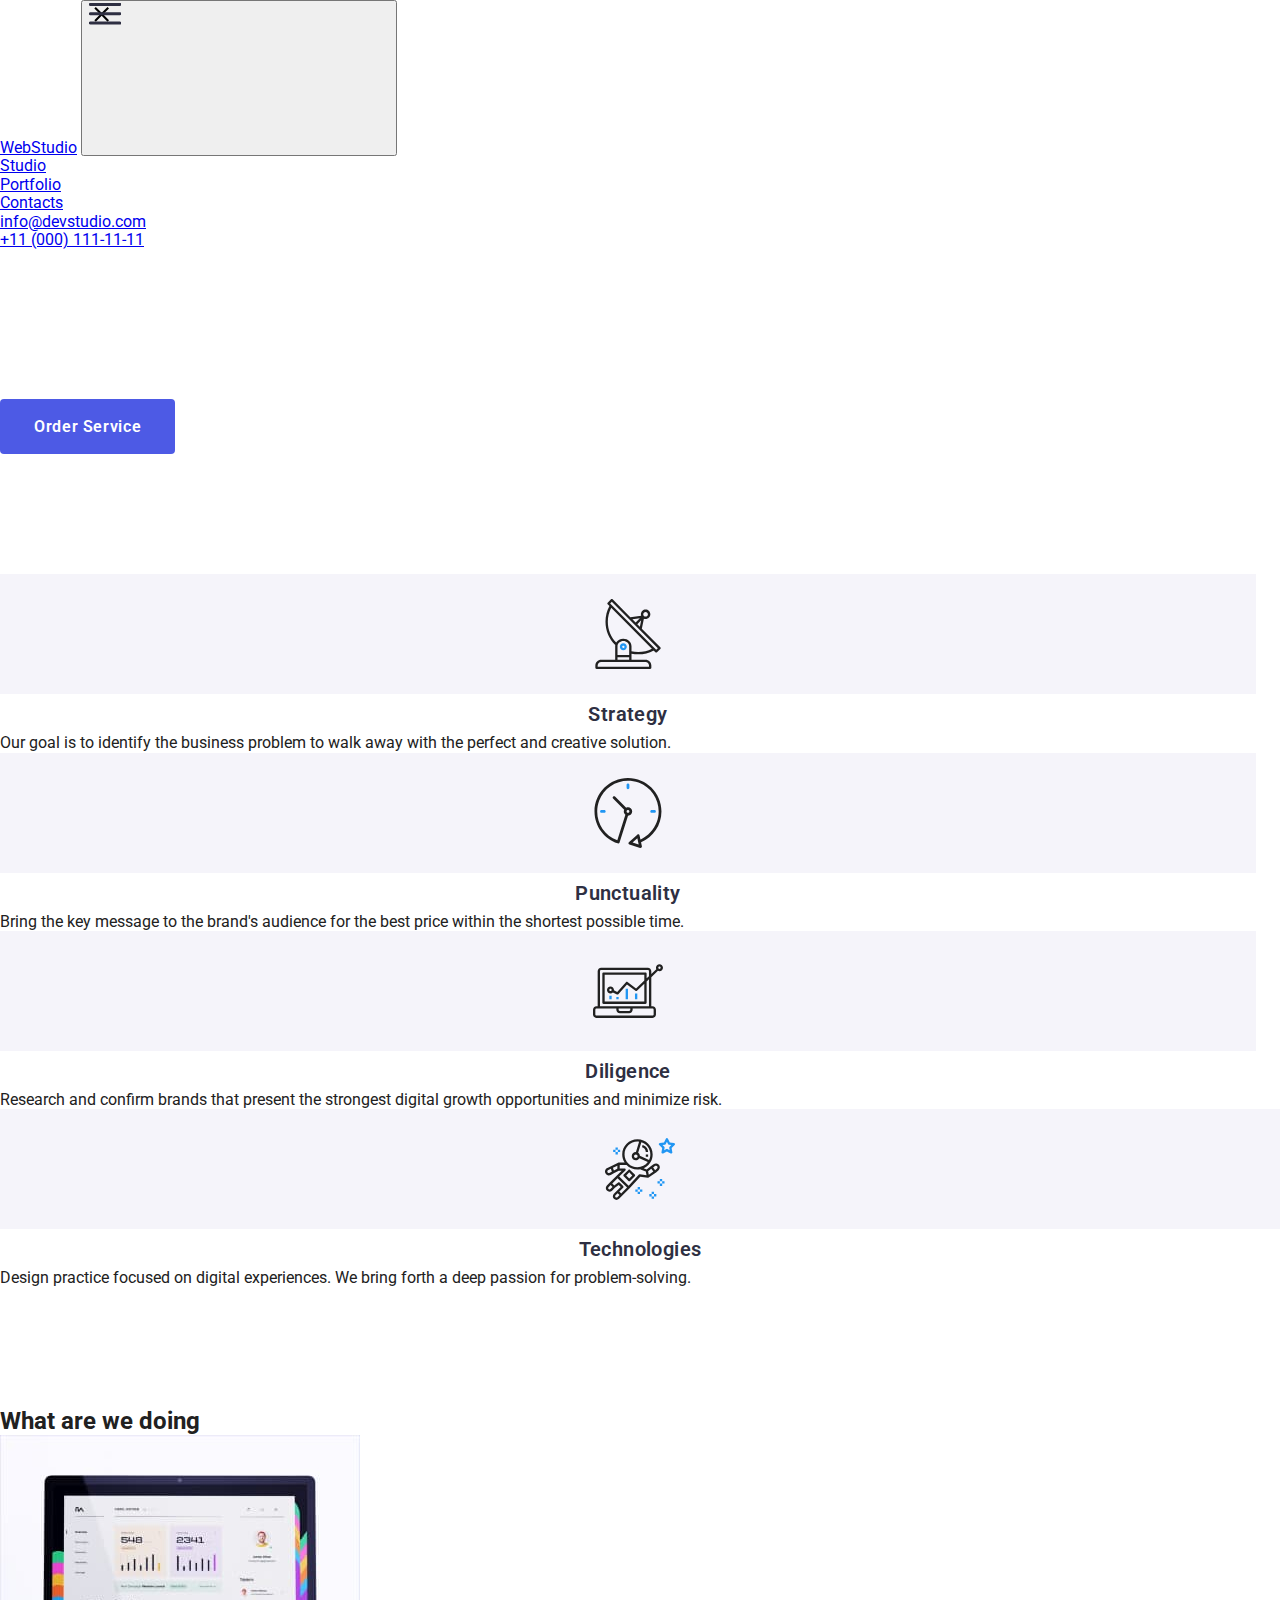
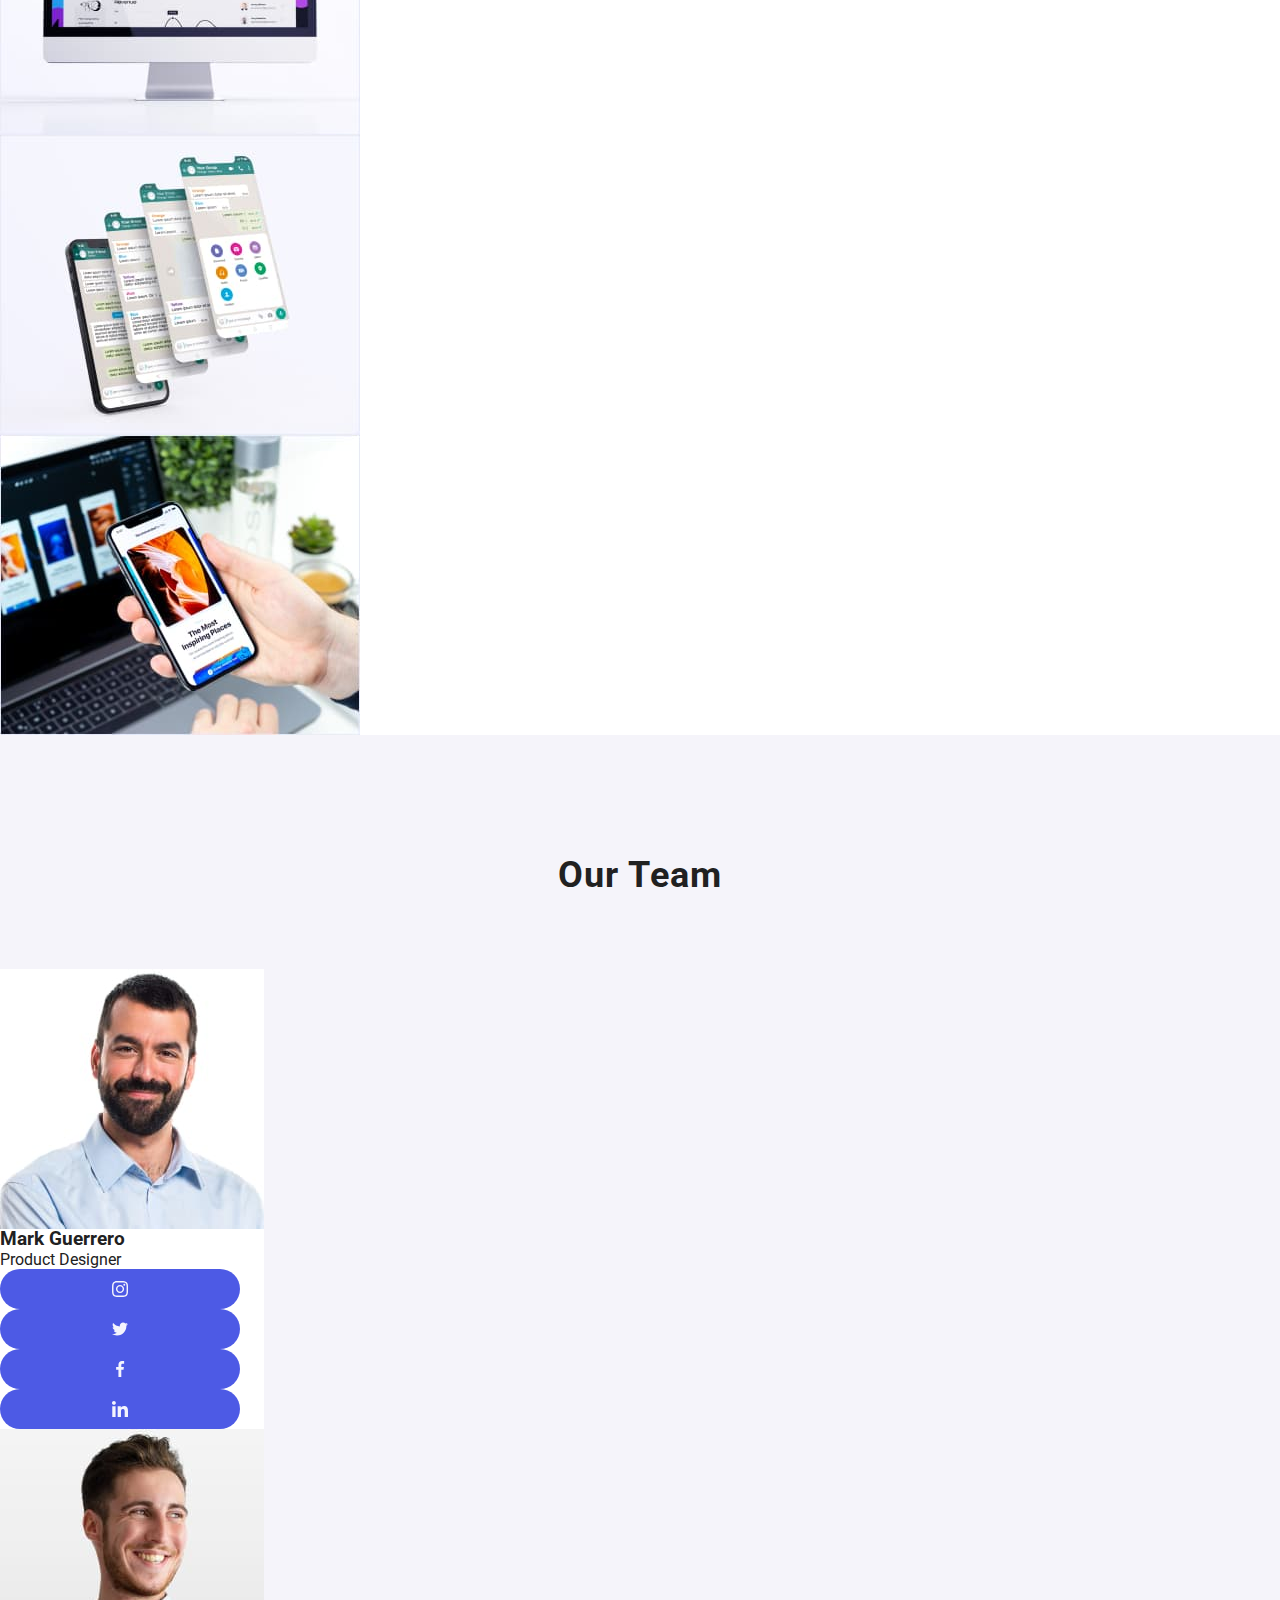
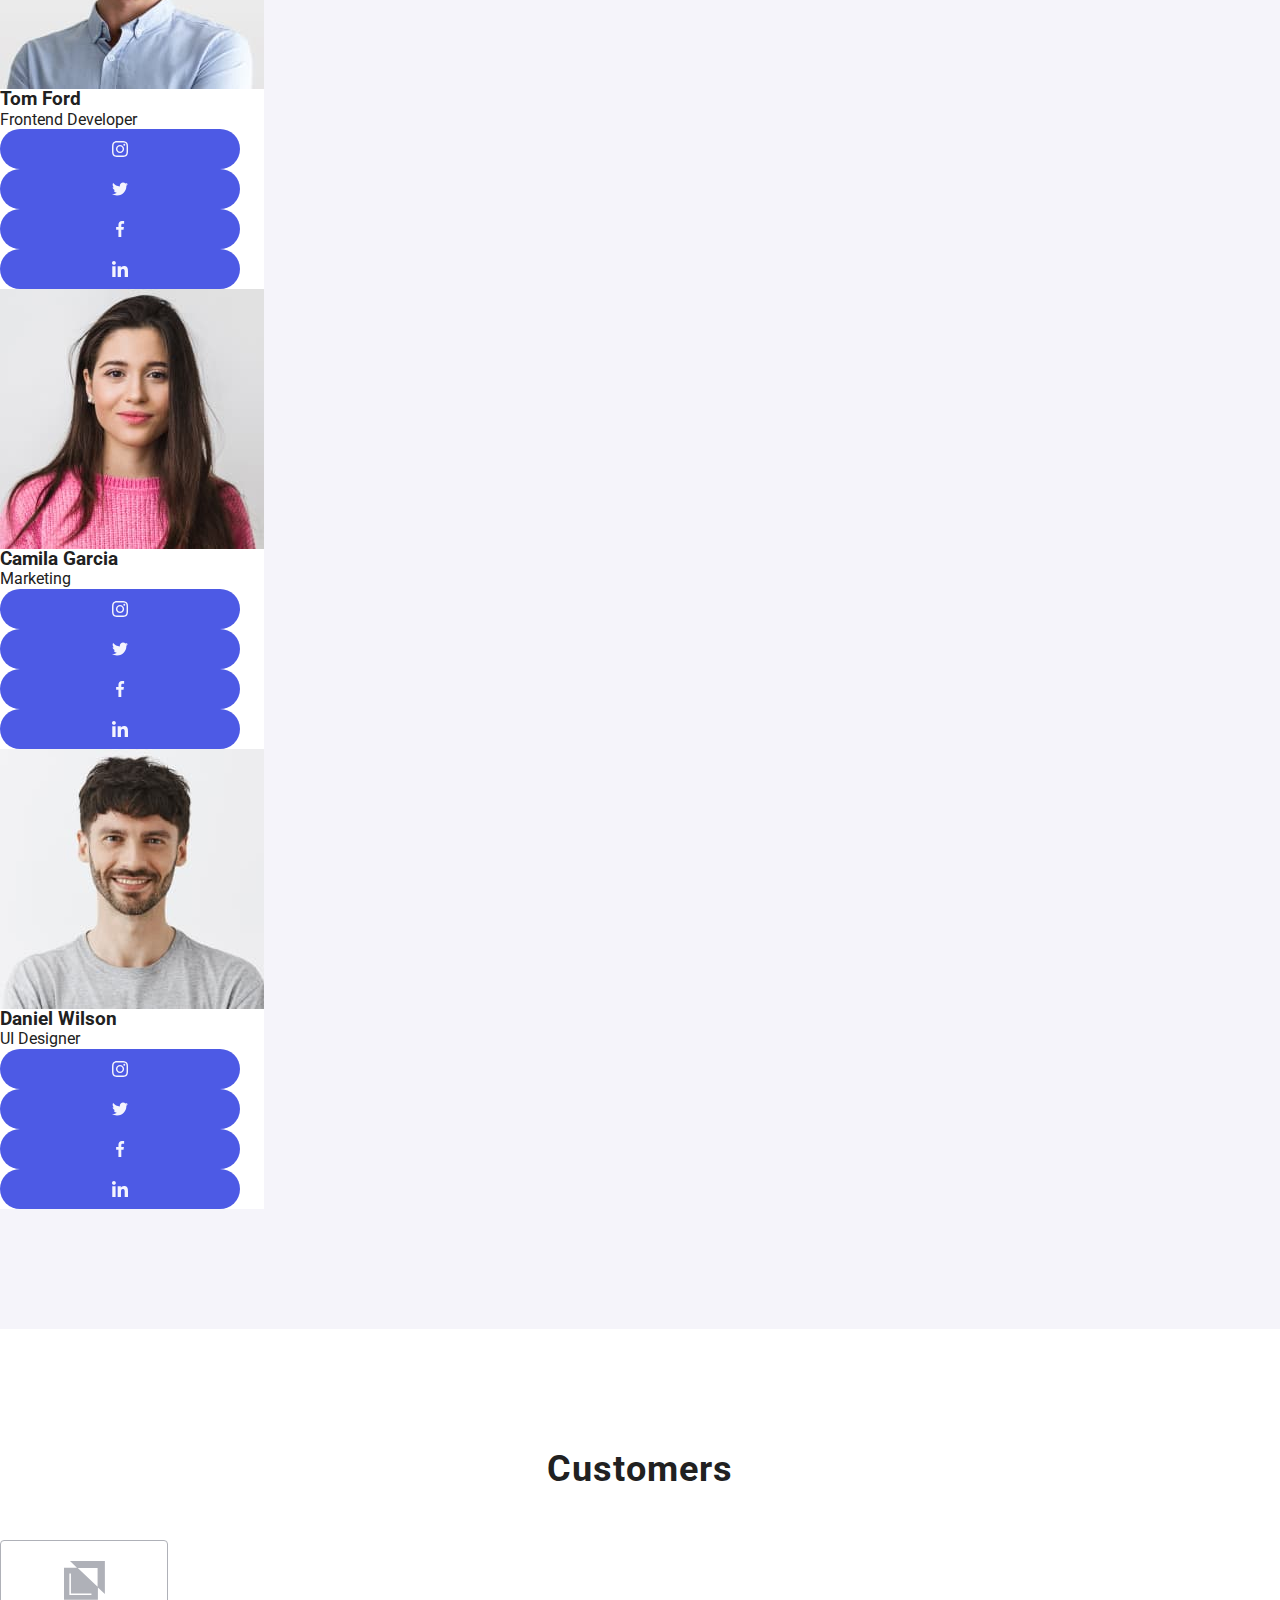
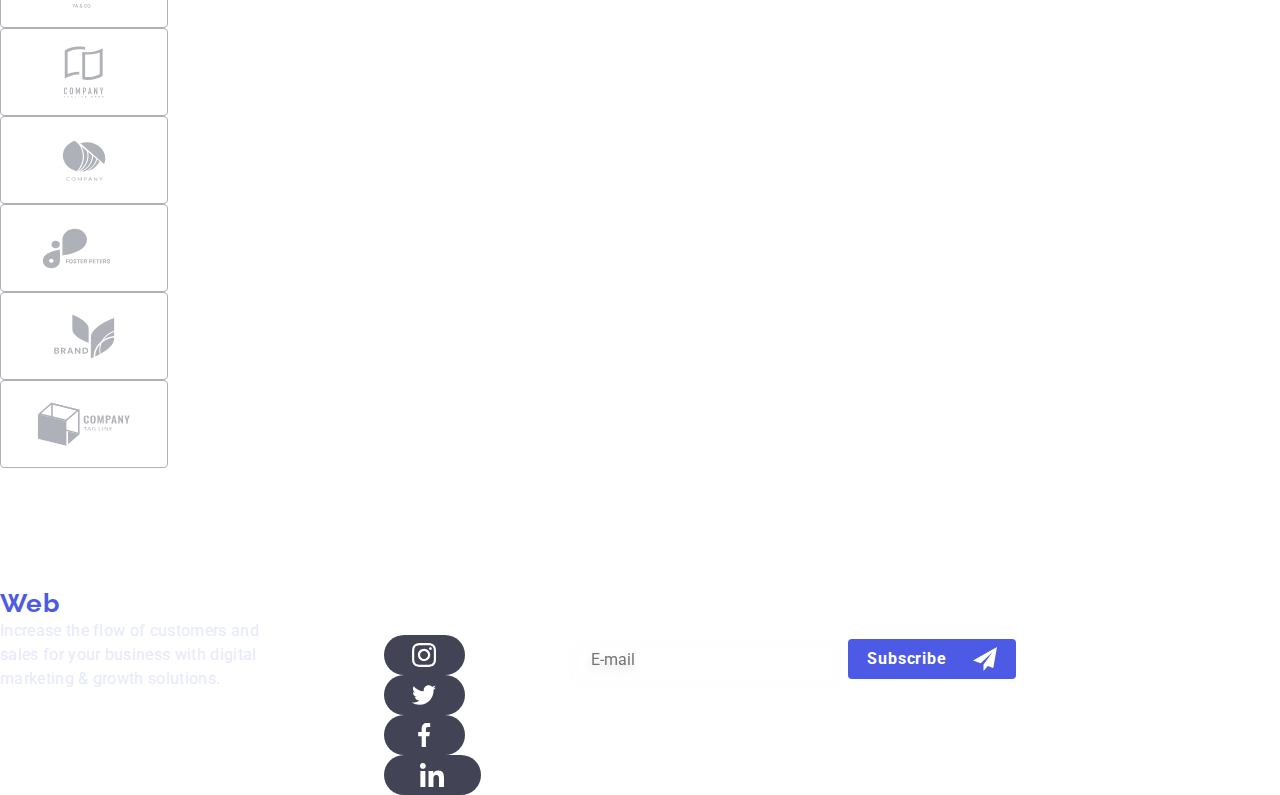
==== index.html @ 30e61ec3 "cdscdscsdcsdcds" ====
<!DOCTYPE html>
<html lang="uk">
  <head>
    <meta charset="UTF-8" />
    <meta http-equiv="X-UA-Compatible" content="IE=edge" />
    <meta name="viewport" content="width=device-width, initial-scale=1.0" />
    <link
      rel="stylesheet"
      href="https://cdnjs.cloudflare.com/ajax/libs/modern-normalize/1.1.0/modern-normalize.min.css"
    />
    <link rel="stylesheet" href="./css/styles.css" />
    <link rel="preconnect" href="https://fonts.googleapis.com" />
    <link rel="preconnect" href="https://fonts.gstatic.com" crossorigin />
    <link
      href="https://fonts.googleapis.com/css2?family=Raleway:wght@700;800&family=Roboto:wght@400;500;700;800;900&display=swap"
      rel="stylesheet"
    />
    <title>goit-markup-hw-02</title>
  </head>
  <!-- Головна -->
  <body>
    <!-- Шапка -->
    <header class="header-link">
      <div class="container header-container">
        <a class="logo" href="./index.html"
          >Web<span class="web">Studio</span></a
        >
        <button type="button" class="burger-header is-open" js-menu-container>
          <svg class=""  >
                <use class="icon-cross" href="./images-2/icons.svg#icon-close" width="24" height="24"></use>
                <use class="burger-header-icon" href="./images-2/icons.svg#burger" width="32px" height="22px" aria-label="переключатель мобильного меню"></use>
          </svg>
        </button>
        <nav class="auth-nav">
          <ul class="header">
            <li class="header-list">
              <a href="./index.html" class="header-links current">Studio</a>
              <!-- <div class="header-link-border"><span class="header-animation"></span></div> -->
            </li>

            <li class="header-list">
              <a href="./portfolio.html" class="header-links">Portfolio</a>
              <!-- <div class="header-link-border"><span class="header-animation"></span></div> -->
            </li>

            <li class="header-list-back">
              <a href="#" class="header-links">Contacts</a>
              <!-- <div class="header-link-border"><span class="header-animation"></span></div> -->
            </li>
          </ul>
        </nav>
        <!-- Посилання в шапці -->

        <ul class="posted">
          <li class="link">
            <a href="mailto:info@devstudio.com"> info@devstudio.com</a>
          </li>
          <!-- <svg class="posted-icon" width="16" height="12">
                <use href="./images-2/icons.svg#icon-envelope-hover"></use>
              </svg> -->
          <!-- <svg class="posted-icon" width="10" height="16">
                <use href="./images-2/icons.svg#icon-smartphone"></use>
              </svg> -->
          <li class="link-mailto">
            <a href="tel:+380961111111"> +11 (000) 111-11-11</a>
          </li>
        </ul>
      </div>
    </header>
    <main>
      <!-- Герой -->
      <section class="hero">
        <div class="hero-container">
          <h1 class="hero-main">
            Effective Solutions <br />
            for Your Business
          </h1>
          <button type="button" class="hero-btn" data-modal-open>
            Order Service
          </button>
        </div>
      </section>
      <!-- Особливості -->
      <section class="about">
        <div class="about-container">
          <div class="visually-hidden"><h2>Наші переваги</h2></div>
          <ul class="list">
            <li class="about-sections">
              <div class="container-about-icon">
                <svg class="icon-about" width="70" height="70">
                  <use href="./images-2/icons.svg#icon-antenna"></use>
                </svg>
              </div>

              <h3>Strategy</h3>
              <p class="list-project">
                Our goal is to identify the business problem to walk away with
                the perfect and creative solution.
              </p>
            </li>
            <li class="about-sections">
              <div class="container-about-icon">
                <svg class="icon-about" width="70" height="70">
                  <use href="./images-2/icons.svg#icon-clock"></use>
                </svg>
              </div>

              <h3>Punctuality</h3>
              <p class="list-project">
                Bring the key message to the brand's audience for the best price
                within the shortest possible time.
              </p>
            </li>
            <li class="about-sections">
              <div class="container-about-icon">
                <svg class="icon-about" width="70" height="70">
                  <use href="./images-2/icons.svg#icon-diagram-1"></use>
                </svg>
              </div>

              <h3>Diligence</h3>
              <p class="list-project">
                Research and confirm brands that present the strongest digital
                growth opportunities and minimize risk.
              </p>
            </li>
            <li class="about-sections">
              <div class="container-about-icon">
                <svg class="icon-about" width="70" height="70">
                  <use href="./images-2/icons.svg#icon-astronaut"></use>
                </svg>
              </div>

              <h3>Technologies</h3>
              <p class="list-project">
                Design practice focused on digital experiences. We bring forth a
                deep passion for problem-solving.
              </p>
            </li>
          </ul>
        </div>
      </section>
      <!-- Чим ми займаємося -->
      <section class="section-description">
        <div class="section-description-container">
          <h2 class="section-description-text">What are we doing</h2>
          <ul class="section-img">
            <li>
              <img src="./images-3/img-mac.jpg" alt="Працюємо" width="360" />
            </li>
            <li>
              <img
                src="./images-3/img-phones.jpg"
                alt="Створюємо"
                width="360"
              />
            </li>
            <li>
              <img
                src="./images-3/img-fon-screen.jpg"
                alt="Творимо"
                width="360"
              />
            </li>
          </ul>
        </div>
      </section>
      <!-- Наша команда -->
      <section class="section-team">
        <div class="container">
          <h2 class="section-team-title">Our Team</h2>
          <ul class="team">
            <li class="section-team-cards">
              <img
                src="./images-3/mark.jpg"
                alt="Mark Guerrero"
                width="264px"
              />
              <div class="section-team-container">
                <h3 class="list-names">Mark Guerrero</h3>
                <p class="list-team">Product Designer</p>
                <ul class="icon-team">
                  <li class="icon-team-bloks">
                    <a class="icon-team-links" href=""
                      ><svg class="icon-time-icon" width="16" height="16">
                        <use
                          href="./images-2/icons.svg#icon-instagram"
                        ></use></svg
                    ></a>
                  </li>
                  <li class="icon-team-bloks">
                    <a class="icon-team-links" href=""
                      ><svg class="icon-time-icon" width="16" height="16">
                        <use
                          href="./images-2/icons.svg#icon-twitter"
                        ></use></svg
                    ></a>
                  </li>
                  <li class="icon-team-bloks">
                    <a class="icon-team-links" href=""
                      ><svg class="icon-time-icon" width="16" height="16">
                        <use
                          href="./images-2/icons.svg#icon-facebook"
                        ></use></svg
                    ></a>
                  </li>
                  <li class="icon-team-bloks">
                    <a class="icon-team-links" href=""
                      ><svg class="icon-time-icon" width="16" height="16">
                        <use
                          href="./images-2/icons.svg#icon-linkedin"
                        ></use></svg
                    ></a>
                  </li>
                </ul>
              </div>
            </li>
            <li class="section-team-cards">
              <img src="./images-3/tom.jpg" alt="Tom Ford" width="264px" />
              <div class="section-team-container">
                <h3 class="list-names">Tom Ford</h3>
                <p class="list-team">Frontend Developer</p>
                <ul class="icon-team">
                  <li class="icon-team-bloks">
                    <a class="icon-team-links" href=""
                      ><svg class="icon-time-icon" width="16" height="16">
                        <use
                          href="./images-2/icons.svg#icon-instagram"
                        ></use></svg
                    ></a>
                  </li>
                  <li class="icon-team-bloks">
                    <a class="icon-team-links" href=""
                      ><svg class="icon-time-icon" width="16" height="16">
                        <use
                          href="./images-2/icons.svg#icon-twitter"
                        ></use></svg
                    ></a>
                  </li>
                  <li class="icon-team-bloks">
                    <a class="icon-team-links" href=""
                      ><svg class="icon-time-icon" width="16" height="16">
                        <use
                          href="./images-2/icons.svg#icon-facebook"
                        ></use></svg
                    ></a>
                  </li>
                  <li class="icon-team-bloks">
                    <a class="icon-team-links" href=""
                      ><svg class="icon-time-icon" width="16" height="16">
                        <use
                          href="./images-2/icons.svg#icon-linkedin"
                        ></use></svg
                    ></a>
                  </li>
                </ul>
              </div>
            </li>
            <li class="section-team-cards">
              <img
                src="./images-3/camila.jpg"
                alt="Camila Garcia"
                width="264px"
              />
              <div class="section-team-container">
                <h3 class="list-names">Camila Garcia</h3>
                <p class="list-team">Marketing</p>
                <ul class="icon-team">
                  <li class="icon-team-bloks">
                    <a class="icon-team-links" href=""
                      ><svg class="icon-time-icon" width="16" height="16">
                        <use
                          href="./images-2/icons.svg#icon-instagram"
                        ></use></svg
                    ></a>
                  </li>
                  <li class="icon-team-bloks">
                    <a class="icon-team-links" href=""
                      ><svg class="icon-time-icon" width="16" height="16">
                        <use
                          href="./images-2/icons.svg#icon-twitter"
                        ></use></svg
                    ></a>
                  </li>
                  <li class="icon-team-bloks">
                    <a class="icon-team-links" href=""
                      ><svg class="icon-time-icon" width="16" height="16">
                        <use
                          href="./images-2/icons.svg#icon-facebook"
                        ></use></svg
                    ></a>
                  </li>
                  <li class="icon-team-bloks">
                    <a class="icon-team-links" href=""
                      ><svg class="icon-time-icon" width="16" height="16">
                        <use
                          href="./images-2/icons.svg#icon-linkedin"
                        ></use></svg
                    ></a>
                  </li>
                </ul>
              </div>
            </li>
            <li class="section-team-cards">
              <img
                src="./images-3/daniel.jpg"
                alt="Daniel Wilson"
                width="264px"
              />
              <div class="section-team-container">
                <h3 class="list-names">Daniel Wilson</h3>
                <p class="list-team">UI Designer</p>
                <ul class="icon-team">
                  <li class="icon-team-bloks">
                    <a class="icon-team-links" href=""
                      ><svg class="icon-time-icon" width="16" height="16">
                        <use
                          href="./images-2/icons.svg#icon-instagram"
                        ></use></svg
                    ></a>
                  </li>
                  <li class="icon-team-bloks">
                    <a class="icon-team-links" href=""
                      ><svg class="icon-time-icon" width="16" height="16">
                        <use
                          href="./images-2/icons.svg#icon-twitter"
                        ></use></svg
                    ></a>
                  </li>
                  <li class="icon-team-bloks">
                    <a class="icon-team-links" href=""
                      ><svg class="icon-time-icon" width="16" height="16">
                        <use
                          href="./images-2/icons.svg#icon-facebook"
                        ></use></svg
                    ></a>
                  </li>
                  <li class="icon-team-bloks">
                    <a class="icon-team-links" href=""
                      ><svg class="icon-time-icon" width="16" height="16">
                        <use
                          href="./images-2/icons.svg#icon-linkedin"
                        ></use></svg
                    ></a>
                  </li>
                </ul>
              </div>
            </li>
          </ul>
        </div>
      </section>
      <!--Постійні клієнти-->
      <section class="regular-customers">
        <div class="container">
          <h2>Customers</h2>
          <ul class="icon-regular-customers">
            <li>
              <a href=""
                ><svg width="41" height="47">
                  <use href="./images-2/icons.svg#icon-Union-1"></use></svg
              ></a>
            </li>
            <li>
              <a href=""
                ><svg width="40" height="52">
                  <use href="./images-2/icons.svg#icon-group-2"></use></svg
              ></a>
            </li>
            <li>
              <a href=""
                ><svg width="44" height="41">
                  <use href="./images-2/icons.svg#icon-Object-3"></use></svg
              ></a>
            </li>
            <li>
              <a href=""
                ><svg width="85" height="41">
                  <use href="./images-2/icons.svg#icon-group-4"></use></svg
              ></a>
            </li>
            <li>
              <a href=""
                ><svg width="63" height="45">
                  <use href="./images-2/icons.svg#icon-group-5"></use></svg
              ></a>
            </li>
            <li>
              <a href=""
                ><svg width="94px" height="44">
                  <use href="./images-2/icons.svg#icon-Object-6"></use></svg
              ></a>
            </li>
          </ul>
        </div>
      </section>
    </main>
    <!-- Футер -->
    <footer class="footer">
      <div class="container">
      <div class="container-left">
        <a class="logo-footer" href="./index.html"><span class="web-footer">Web<span>Studio</a>
          <address>
            <p>Increase the flow of customers and sales for your business with digital marketing & growth solutions.</p>
          </address>
      </div>
       <div class="container-right">
        <h2 class="footer-rigth-title">Social media</h2>
          <ul class="icon-team">
                  <li class="icon-team-elements"><a class="container-right-link" href=""><svg width="24" height="24">
                <use href="./images-2/icons.svg#icon-instagram"></use>
                </svg></a></li>
                  <li class="icon-team-elements"><a class="container-right-link" href=""><svg width="24" height="24">
                <use href="./images-2/icons.svg#icon-twitter"></use>
                </svg></a></li>
                  <li class="icon-team-elements"><a class="container-right-link" href=""><svg width="24" height="24">
                <use href="./images-2/icons.svg#icon-facebook"></use>
                </svg></a></li>
                  <li class="icon-team-elements"><a class="container-right-link" href=""><svg width="24" height="24">
                <use href="./images-2/icons.svg#icon-linkedin"></use>
                </svg></a></li>
          </ul>
       </div>
       <div class="container-footer-title">
        <p class="footer-title">Subscribe</p>
       <form class="futter-form">
        <label>
                <span class="footer-form-input-wrapper">
                  <input class="footer-form-input" type="email" name="footer-email" required placeholder="E-mail" >
                </span>
        </label>
        
          <button type="submit" class="footer-form-submit">Subscribe<svg class="footer-form-input-icon" width="18" height="18">
                <use href="./images-2/icons.svg#icon-send"></use>
              </svg></button>
              
        
       </form>
       </div>
      
      </div>
      
    </footer>
    <div class="backdrop is-hidden" data-modal>
          <div class="modal">
            <button class="modal-close" type="button" data-modal-close>
              <svg width="24" height="24" >
                <use href="./images-2/icons.svg#icon-close"></use>
               </svg>
            </button>

              <p>Leave your contacts and we will call you back</p>
            <form name="modal-form">
              
              <label class="modal-form-field">
                <span class="modal-form-input-desk">Name</span>
                <span class="modal-form-input-wrapper">
                  <input class="modal-form-input" type="text"  name="user-name" required>
              <svg class="modal-form-input-icon" width="18" height="18">
                <use href="./images-2/icons.svg#icon-person"></use>
              </svg>
                </span>
              </label>
              
              <label class="modal-form-field">
                <span class="modal-form-input-desk">Phone</span>
                <span class="modal-form-input-wrapper">
                  <input class="modal-form-input" type="tel" name="user-phone" required>
              <svg class="modal-form-input-icon" width="18" height="18">
                <use href="./images-2/icons.svg#icon-phone"></use>
              </svg>
                </span>
              </label>
              
              <label class="modal-form-field">
                <span class="modal-form-input-desk">Email</span>
                <span class="modal-form-input-wrapper">
                  <input class="modal-form-input" type="email" name="user-mail" required>
              <svg class="modal-form-input-icon" width="18" height="18">
                <use href="./images-2/icons.svg#icon-email"></use>
              </svg>
                </span>
              </label>
              <label>
                <span class="modal-form-input-desk">Comment</span>
                <textarea name="user-message" class="modal-form-massage" placeholder="Введіть текст"></textarea>
              </label>
              <input type="checkbox" id="user-polisy" name="user-polisy" value="user-polisy" class="modal-form-check visually-hidden" required>
              <label for="user-polisy" class="modal-form-check-desc">
                I accept the terms and conditions of the &nbsp;<a href="#">Privacy Policy</a>
              </label>
              <button type="submit" class="modal-form-submit">Send</button>
            </form>

            
            
          </div>
        
    </div>
    <script src="./modal.js"></script>

    <script src="./js/modal.js"></script>
    <script src="./js/mobile-menu.js"></script>
  </body>
</html>
---- css/styles.css ----
*,
*::after {
    /* box-sizing: inherit;
    box-sizing: border-box; */
}

:root {
    --brand-color: #4D5AE5;
    --text-color: #FFFFFF;
    --logo-color: #000000;
    --o-animation: 250ms cubic-bezier(0.4, 0, 0.2, 1);
}

h1,
h2,
h3,
h4,
h5,
h6,
p {
margin: 0;
}
ul {
    list-style: none;
    margin: 0;
    padding: 0;
}

button {
    cursor: pointer;
    display: block;
    display: inline-flex;
}
img {
    display: block;
}

address {
    font-style: normal;
}

body {
    font-family: "Roboto",sans-serif;
    color: #212121;
}
/* Logo */
/* .logo {
    font-family: 'Raleway',sans-serif;
    font-weight: 800;
    font-size: 18px;
    line-height: 1.33;
    display: flex;
    align-items: center;
    letter-spacing: 0.03em;
    text-transform: uppercase;
    color: var(--brand-color);
    text-decoration: none;
    display: block;
    margin-right: 77px;
}

.web {
    color: var(--logo-color);
}

.header-link {
    box-shadow: 0px 2px 1px rgba(46, 47, 66, 0.08), 0px 1px 1px rgba(46, 47, 66, 0.16), 0px 1px 6px rgba(46, 47, 66, 0.08);
}
.header-container {
    
    display: flex;
    align-items: center;
    background-color: var(--text-color);
    margin: 0;
    
}
.header li {
    position: relative;
    margin-right: 40px;
    
}
.header-links {
    position: relative;
    display: block;
    font-weight: 600;
    font-size: 16px;
    line-height: 1.5;
    letter-spacing: 0.02em;
    color: #2E2F42;
    text-decoration: none;
    padding-top: 24px;
    padding-bottom: 24px;
    transition: color 250ms cubic-bezier(0.4, 0, 0.2, 1);
}
.header-list {
    border-bottom: 2px var(--brand-color);
    
    
}


.header .header-list-back {
    margin-right: 0;
    
}

.header-animation {
    margin-right: 40px;
    
}

 

.container {
    width: 1158px;
    padding-left: 15px;
    padding-right: 15px;
    margin: 0 auto;
} */
.visually-hidden {
    position: absolute;
    width: 1px;
    height: 1px;
    margin: -1px;
    padding: 0;
    overflow: hidden;
    border: 0;
    clip: rect(0 0 0 0);
}
/* .auth-nav .header {
    display: block;
    display: flex;
    align-items: center;
}

.posted a {
    display: block;
    padding-top: 24px;
    padding-bottom: 28px;
    font-style: normal;
    font-weight: 400;
    font-size: 16px;
    line-height: 24px;
    letter-spacing: 0.02em;
}
    

.header-links:hover,
.header-links:focus {
    color:var(--brand-color);
}

.posted a {
    font-weight: 500;
    font-size: 14px;
    line-height: 1.14;
    letter-spacing: 0.02em;
    color: #757575;
    text-decoration: none;
    display: flex;
    transition: color 250ms cubic-bezier(0.4, 0, 0.2, 1);
}
.posted li {
    margin-right: 40px;
}
.posted .link-mailto {
    margin-right: 0;
}
.container ul {
    display: block;
    display: flex;
}
.container-posted {
    padding-left: 215px;
    padding-right: 15px;
    margin: 0 auto;
}
.posted {
    display: flex;
    justify-content: flex-end;
    text-align: center;
    margin-left: auto;
}
.posted a:hover,
.posted a:focus,
.posted a:active {
    color: var(--brand-color);
}




.current::after {
    content: '';
    position: absolute;
    bottom: 0;
    display: block;
    
    width: 100%;
    height: 4px;
    border-radius: 2px;
    background-color: var(--brand-color);
    opacity: 1;
} */



/* Hero-main */
/* .hero,
.footer {
    background-color: #2E2F42;
}
.footer {
    padding-top: 100px;
    padding-bottom: 100px;
} */
.hero-main {
    font-weight: 700;
    font-size: 56px;
    line-height: 1.07;
    text-align: center;
    letter-spacing: 0.02em;
    color: var(--text-color);
    margin-bottom: 30px;
}
/* .hero {
    position: relative;
    padding-top: 188px;
    padding-bottom: 200px;
    margin-right: auto;
    margin-left: auto;
    background-image: linear-gradient(rgba(46, 47, 66, 0.7), rgba(46, 47, 66, 0.7)), url(../images-2/Hero-bckg.jpg);
    max-width: 1440px;
    text-align: center;
    background-size: cover;
}

.hero-container {
    position: relative;
} */

.hero-btn {
    font-style: normal;
    font-weight: 600;
    font-size: 16px;
    line-height: 1.19;
    
    align-items: center;
    letter-spacing: 0.04em;
    cursor: pointer;
    background-color: var(--brand-color);
    color: var(--text-color);
    padding: 16px 32px;
    transition: box-shadow 250ms cubic-bezier(0.4, 0, 0.2, 1);
    border-color: transparent;
    border-radius: 4px;
}
button .hero {
    padding: 10px;
}



.hero-btn:hover,
.hero-btn:focus {
    box-shadow: 0px 4px 4px rgba(0, 0, 0, 0.15);
    background-color: var(--brand-color);
}

/* .container-portfolio .list {
    display: block;
    display: flex;
    flex-wrap: wrap ;
} */

/* Опис проєктів */
.about h3 {
    text-align: center;
    font-weight: 600;
    font-size: 20px;
    line-height: 24px;
    letter-spacing: 0.02em;
    color: #2E2F42;
    margin-bottom: 8px;
}
.about  {
    padding-top: 120px;
    padding-bottom: 120px;
}
/* .list-title {
    font-weight: 400;
    font-size: 16px;
    line-height: 1.5;
    letter-spacing: 0.02em;
    color: #757575;
    margin-top: 4px;
} */
.container-about-icon {
    height: 120px;
    display: flex;
    align-items: center;
    justify-content: center;
    background-color: #F5F4FA;
    margin-bottom: 8px;
}
.icon-about {
    display: flex;
    fill: #AFB1B8;
}
.about-sections {
    margin-right: 24px;
    flex-basis: calc(100% - 4 * 12px);
}
.about-sections:last-child {
    margin-right: 0;
}

/* .list-project {
    font-weight: 400;
    font-size: 16px;
    line-height: 1.5;
    letter-spacing: 0.02em;
    color: #434455;
    margin-top: 10px;
}
.section-description {
    padding-bottom: 120px;
}

.section-img li {
    margin-right: 24px;
}
.section-img li:last-child {
    margin-right: 0;
}
.section-img-link {
    
    position: absolute;
} */


/* Чим займається кожен з команди */
/* .section-description-text {
    font-weight: 600;
    font-size: 36px;
    line-height: 1,11;
    text-align: center;
    letter-spacing: 0.02em;
    text-transform: capitalize;
    margin-bottom: 72px;
}
.section .container {
    padding-bottom: 120px;
}
.list-names {
    font-weight: 600;
    font-size: 20px;
    line-height: 1.2;
    text-align: center;
    letter-spacing: 0.02em;
    margin-bottom: 10px;
}


.list-team {
    font-weight: 400;
    font-size: 16px;
    line-height: 1.5;
    text-align: center;
    letter-spacing: 0.02em;
    color: #757575;
    margin-bottom: 16px;
} */

/* Hero-portfolio */
/* .hero-portfolio button {
    font-weight: 600;
    font-size: 16px;
    line-height: 1.5;
    letter-spacing: 0.04em;

    font-family: inherit;
    cursor: pointer;
    background-color: #F5F4FA;
    padding: 8px 16px
    
}
.hero-portfolio-button li {
    margin-right: 24px;
}
.hero-portfolio-button li:last-child {
    margin-right: 0;
}
.hero-portfolio-button button {
    display: block;
    display: flex;
    margin: 0 auto;
    
    border-radius: 4px;
    border: 0;
    transition: background-color 250ms cubic-bezier(0.4, 0, 0.2, 1), color 250ms cubic-bezier(0.4, 0, 0.2, 1);
    border: 1px solid #E7E9FC;
    border-radius: 4px;
    color: var(--brand-color);
} */

/* .list li a{
    display: block;
    display: flex;
    align-items: center;
}
.team img {
    margin-right: 30px;
}
.list a {
    margin-right: 30px;
    margin-bottom: 30px;
    width: 370px;
}
.list .list-project {
    margin-right: 0;
} */

/* .hero-portfolio button:hover,
.hero-portfolio button:focus {
    background-color: var(--brand-color);
    color: var(--text-color);
    box-shadow: 0px 3px 1px rgba(0, 0, 0, 0.1), 0px 1px 2px rgba(0, 0, 0, 0.08), 0px 2px 2px rgba(0, 0, 0, 0.12);
    border: 1px solid transparent;
}
.hero-portfolio {
    padding-top: 96px;
    padding-bottom: 120px;
}
.hero-portfolio-button {
    margin-bottom: 72px;
    display: flex;
    justify-content: center;
}
.list-portfolio {
    flex-wrap: wrap;
    gap: 48px 24px;
    
}
.some-item {
    width: 360px;
    
} */
/* .list-portfolio-cards:hover,
.list-portfolio-cards:focus {
    box-shadow: 0px 1px 1px rgba(0, 0, 0, 0.12), 0px 4px 4px rgba(0, 0, 0, 0.06), 1px 4px 6px rgba(0, 0, 0, 0.16);
}

.list-portfolio-cards:hover .list-portfolio-link,
.list-portfolio-cards:focus .list-portfolio-link {
    top: 50%;
    
    transform: translate(-50%, -50%);
    opacity: 1;
    background-color: rgba(77, 90, 229, 1);
} */
/* .some-item-thumb  {
    position: relative;
    overflow: hidden;

}
.headlines {
    font-weight: 600;
    font-size: 20px;
    line-height: 1.2;
    letter-spacing: 0.02em;
    color: #212121;
    cursor: pointer;
}
.list-portfolio li a  {
    position: relative;
    text-decoration: none;
    display: block;
    overflow: hidden;
}

.list-portfolio li a .container {
    width: inherit;
    border: 1px solid #F4F4FD;
    border-top: 0;
    padding: 32px 16px;
}
.list-portfolio-link {
    
    position: absolute;
    display: flex;
    top: 197%;
    left: 50%;
    transform: translate(-50%, -50%);
    width: 370px;
    height: 100%;
    padding: 40px 32px;

    opacity: 0;
    overflow: hidden ;   
    transition: 250ms cubic-bezier(0.4, 0, 0.2, 1);
}


.list-portfolio-link p {
    font-weight: 400;
    font-size: 16px;
    line-height: 1.5;
    letter-spacing: 0.02em;
    color: #FFFFFF;
}
.section .container {
    padding-top: 0;
} */
.section-team {
    background-color: #F5F4FA;
    padding-top: 120px;
    padding-bottom: 120px;
}
.section-team h2 {
    font-weight: 700;
    font-size: 36px;
    line-height: 1.16;
    text-align: center;
    letter-spacing: 0.03em;
    margin-bottom: 72px;
}
.section-team-cards {
    background-color: var(--text-color);
    width: 264px;
    margin-right: 24px;
}
/* .team li:last-child {
    margin-right: 0;
} */



/* .team li:not:last-child {
    padding-right: 0;
} */
/* .team .icon-team {
    display: flex;
    text-align: center;
    
} */
.icon-team-bloks {
    margin-right: 24px;
}
/* .team .icon-team li:last-child {
    margin-right: 0;
} */
.icon-team-links {
    padding: 12px ;
    display: flex;
    align-items: center;
    justify-content: center;
    transition: background-color 250ms cubic-bezier(0.4, 0, 0.2, 1);
    color: #F4F4FD;
    border-radius: 50px;
    background-color: var(--brand-color);
}
/* .team .icon-team .icon-team-elements {
    margin-right: 10px;
} */
.icon-team-links:hover,
.icon-team-links:focus {
    color: #FFFFFF;
    background-repeat: no-repeat;
    fill: #F4F4FD;
    border-radius: 50px;
    background-color: #404BBF;
}
.icon-team-links .icon-time-icon {
    fill: currentColor;
}

/* .team .container  {
    display: block;
    width: 264px;
    padding: 32px 16px;
} */
.regular-customers {
    width: inherit;
    padding-top: 120px;
    padding-bottom: 120px;
}
.regular-customers h2 {
    font-weight: 700;
    font-size: 36px;
    line-height: 1.16;
    text-align: center;
    letter-spacing: 0.03em;
    margin-bottom: 50px;
}
.icon-regular-customers li{
    display: flex;
    margin: 0 auto;
    display: block;
    display: flex;
    margin-right: 24px;
}
.icon-regular-customers li a{
    width: 168px;
    height: 88px;
    border: 1px solid #AFB1B8;
    border-radius: 4px;
    display: flex;
    align-items: center;
    justify-content: center;
    fill: #AFB1B8;
    transition: border 250ms cubic-bezier(0.4, 0, 0.2, 1),fill 250ms cubic-bezier(0.4, 0, 0.2, 1);
    
}

/* .icon-regular-customers li:nth-last-child(1) {
    margin-right: 0;
} */
.icon-regular-customers li a:hover,
.icon-regular-customers li a:focus {
    border-color: var(--brand-color);
    border-radius: 4px;
    fill: var(--brand-color);
}





/* Футер */
.footer .logo-footer {
    font-family: 'Raleway';
    font-weight: 700;
    font-size: 26px;
    line-height: 1.19;
    letter-spacing: 0.03em;
    text-decoration: none;
    color: var(--brand-color);
    display: inline-flex;
}
.web-footer span {
    color: var(--text-color);
}
.pages a {
    font-weight: 400;
    font-size: 14px;
    line-height: 1.71;
    letter-spacing: 0.03em;
    font-style: normal;
    text-decoration: none;
    color: var(--text-color);
    display: block;
    margin-bottom: 9px;
}
.link-footer {
    display: block;
    display: flex;
    flex-wrap: wrap;
}
.link-footer .footer-link a{
    display: block;

}



.link-pages {
    font-weight: 400;
    font-size: 14px;
    line-height: 1.71;
    letter-spacing: 0.03em;
    text-decoration: none;
    color: #757575;
    font-style: normal; 
}

/* .logo-footer {
    display: block;
    margin-bottom: 20px;
}
.link-footer {
    flex-direction: column;
}
.link-footer .pages {
    margin-bottom: 9px;
}
.link-footer .pages a{
    margin-bottom: 0;
}
.link-footer .footer-link {
    margin-bottom: 9px;
} */


.footer .container {
    display: flex;
    align-items: baseline;
}
.container-left {
    text-align: left;
    margin-right: 120px;
}
.container-left p {
    width: 264px;
    font-weight: 400;
    font-size: 16px;
    line-height: 1.5;
    letter-spacing: 0.02em;
    color: #E7E9FC;
}

.footer-rigth-title{
    font-weight: 600;
    font-size: 16px;
    line-height: 1.5;
    letter-spacing: 0.02em;  
    color: var(--text-color);
    margin-bottom: 16px;
    text-align: left;
}
.container-right-link {
    padding: 8px;
    display: flex;
    align-items: center;
    justify-content: center;
    
    fill: var(--text-color);
    background-color: rgba(66, 67, 85, 1);
    transition: background-color 250ms cubic-bezier(0.4, 0, 0.2, 1);
    border-radius: 50px;
}
.icon-team-elements {
    margin-right: 16px;
}
.icon-team-elements:last-child {
    margin-right: 0;
}

.container-right-link:hover,
.container-right-link:focus {
    background-repeat: no-repeat;
    fill: #4D5AE5;
    fill: var(--text-color);
    border-radius: 50px;
    background-color: #31D0AA;
}
.container-footer-title {
    margin-left: 93px;
}
.footer-title {
    margin-bottom: 20px;
    font-weight: 600;
    font-size: 16px;
    line-height: 1.5;
    letter-spacing: 0.02em;
    color: var(--text-color);
}
.futter-form {
    display: flex;
    text-align: center;
    justify-content: center;
}
.footer-form-input-wrapper {
    position: relative;
}
.footer-form-submit:hover {
    box-shadow: 0px 4px 4px rgba(0, 0, 0, 0.15);
}
.footer-form-submit {
    display: flex;
    align-items: center;
    font-weight: 700;
    font-size: 16px;
    line-height: 1.5;
    letter-spacing: 0.06em;
    width: 168px;
    height: 40px;
    background: var(--brand-color);
    border: transparent;
    border-radius: 4px;
    margin-left: 10px;
    color: var(--text-color);
    
    justify-content: space-around;
}
.footer-form-input {
    width: 264px;
    height: 40px;
    border: 1px solid rgba(255, 255, 255, 0.3);
    filter: drop-shadow(0px 4px 4px rgba(0, 0, 0, 0.15));
    border-radius: 4px;
    padding: 8px 16px;
    transition: border-color var(--o-animation);
    background-color: transparent;
    color: rgba(255, 255, 255, 0.6);
}
.footer-form-input:placeholder {
    font-weight: 400;
    font-size: 16px;
    line-height: 1.25;
    display: flex;
    align-items: center;
    letter-spacing: 0.03em;
    color: rgba(255, 255, 255, 0.6);
    margin-left: 16px;
}
.footer-form-input-icon {
    width: 24px;
    height: 24px;
    fill: var(--text-color);
}
.footer-form-input:focus {
    outline: none;
    border-color: var(--brand-color);
}

/* <-- modal-view --> */

.backdrop {
    position: fixed;
    top: 0;
    left: 0;
    width: 100%;
    height: 100%;
    background-color: rgba(0, 0, 0, 0.2);;    
    transition: opacity 250ms cubic-bezier(0.4, 0, 0.2, 1), visibility 250ms cubic-bezier(0.4, 0, 0.2, 1);
}
.backdrop.is-hidden {
    opacity: 0;
    visibility: hidden;
    pointer-events: none;
}
.modal-info {
    position: absolute ;
}
.modal {
    position: absolute;
    top: 50%;
    left: 50%;
    transform: translate(-50%, -50%);
    min-height: 594px;
    min-width: 408px;
    max-width: 408px;
    max-height: 594px;
    background: #FFFFFF;
    border-radius: 4px;
    box-shadow: 0px 1px 3px rgba(0, 0, 0, 0.12), 0px 1px 1px rgba(0, 0, 0, 0.14), 0px 2px 1px rgba(0, 0, 0, 0.2);
    padding: 24px;
    padding-top: 75px;
}
.modal-close {
}
.modal p {
    font-style: normal;
    font-weight: 600;
    font-size: 16px;
    line-height: 1.5;
    text-align: center;
    letter-spacing: 0.02em;
    color: #2E2F42;
    margin-bottom: 17px;
}

.modal .modal-close {
    position: absolute;
    top: 34%;
    right: 63%;
    transform: translate(0%, -2%);
    
    top: 25px;
    right: 24px;
    width: 24px;
    height: 24px;
    background: #E7E9FC;
    border: 1px solid rgba(0, 0, 0, 0.1);
    border-radius: 50%;
    align-items: center;
    transition: background-color var(--o-animation);
}
.modal .modal-close:hover,
.modal .modal-close:focus {
    fill: var(--text-color);
    background-color: #404BBF;
}

.modal-form-field {
    display: block;
    margin-bottom: 8px;
}


.modal-form-input-desk {
    display: block;
    font-style: normal;
    font-weight: 400;
    font-size: 12px;
    line-height: 1.16;
    letter-spacing: 0.01em;
    color: #8E8F99;
    margin-bottom: 4px;
}
.modal-form-input-wrapper {
    display: block;
    position: relative;
}

.modal-form-input {
    width: 100%;
    height: 40px;
    border: 1px solid rgba(33, 33, 33, 0.2);
    border-radius: 4px;
    padding-left: 42px;
    transition: border-color var(--o-animation);
}
.modal-form-input:focus {
    outline: none;
    border-color: var(--brand-color);
}

.modal .modal-form-massage {
    display: block;
    width: 100%;
    height: 120px;
    padding: 12px 16px;
    border: 1px solid rgba(33, 33, 33, 0.2);
    border-radius: 4px;
    resize: none;
    transition: border-color var(--o-animation);
}
.modal .modal-form-massage::placeholder {
    font-weight: 400;
    font-size: 12px;
    line-height: 1.16;
    letter-spacing: 0.01em;
    color: rgba(117, 117, 117, 0.5);
    
}
.modal-form-input-icon {
    position: absolute;
    left: 12px;
    top: 11px;
    transition: fill var(--o-animation);
}
.modal-form-input:focus + .modal-form-input-icon {
    fill: var(--brand-color);
}
.modal .modal-form-massage:focus {
    outline: none;
    border-color: var(--brand-color);
    
}
.modal-form-check-desc {
    display: flex;
    align-items: center;
    font-style: normal;
    font-weight: 400;
    font-size: 12px;
    line-height: 1.33;
    letter-spacing: 0.04em;
    color: #757575;
    margin-top: 30px;
    margin-bottom: 25px;
}

.modal-form-check-desc::before {
    display: block;
    height: 16px;
    width: 16px;
    border:1px solid #212121;
    content: "";
    cursor: pointer;
    border-radius: 4px;
    margin-right: 10px;
}

.modal-form-check:checked + .modal-form-check-desc::before {
    background-color: var(--brand-color);
    background-image: url(../images-2/icon-check.svg);
    color: var(--text-color);
    background-repeat: no-repeat;
    background-position: 50% 50%;
    outline: none;
}
.modal-form-check:focus + .modal-form-check-desc::before {
    border: 1px solid var(--brand-color);
    outline: #2196F3;
}
.modal-form-submit {
    display: block;
    margin-left: auto;
    margin-right: auto;
    min-width: 200px;
    min-height: 50px;
    background: var(--brand-color);
    border-radius: 4px;
    color: var(--text-color);
    border-color: transparent;
    font-weight: 600;
    font-size: 16px;
    line-height: 1.19;
    letter-spacing: 0.04em;
}
.modal-form-submit:hover,
.modal-form-submit:focus {
    background: var(--brand-color);
    box-shadow: 0px 4px 4px rgba(0, 0, 0, 0.15);
    border-radius: 4px;
    color: var(--text-color);   
}
img {
    display: block;
    max-width: 100%;
    height: auto;
}



@media screen and (min-width: 0px) and (max-width: 479px){
    /* body {
        display: block;
        text-align: center;
        justify-content: center;
        margin-left: auto;
        margin-right: auto;
        padding-left: 15px;
        padding-right: 15px;   
    } */
    .container {
        display: block;
        width: 428px;
        /* height: 432px; */
        /* justify-content: center; */
        /* text-align: center; */
        margin: 0 auto;
    }
    .header-container {
        display: flex;
        max-width: 428px;
        height: 70px;
        padding: 24px 16px;
        justify-content: space-between;
    }
    .header-link {
        display: flex;
        justify-content: center;
        margin-left: auto;
        margin-right: auto;
    }
    .burger-header {
        width: 32px;
        height: 22px;
    }
    .auth-nav {
        display: none;
    }
    .posted {
        display: none;
    }
    .logo {
    font-family: 'Raleway', sans-serif;
    font-weight: 800;
    font-size: 18px;
    line-height: 1.17;
    display: flex;
    align-items: center;
    letter-spacing: 0.03em;
    text-transform: uppercase;
    color: var(--brand-color);
    text-decoration: none;
    display: block;
    margin-right: 0;
    }
    .web {
        color: var(--logo-color);
    }
    .hero {
        display: block;
        width: 428px;
        height: 432px;
        justify-content: center;
        text-align: center;
        margin: 0 auto;
        padding-top: 112px;
        padding-bottom: 112px;
        background-image: linear-gradient(rgba(46, 47, 66, 0.7), rgba(46, 47, 66, 0.7)), url(../images-adaptive/Dark-bg.png);
    }
    .hero-main {
        margin-bottom: 72px;
        font-size: 36px;
        line-height: 1.11;
    }
    .container-about-icon {
        max-width: 479px;
        display: none;
    }
    .about-sections {
        display: block;
        align-items: center;
        margin-bottom: 72px;
    }
    .about-sections:last-child {
        margin-bottom: 0;
    }
    .about-sections {
        margin-right: 0;
    }
    .about {
        width: 396px;
        justify-content: center;
        text-align: center;
        margin: 0 auto;
        padding-top: 96px;
        padding-bottom: 96px;
    }
    .about h3 {
        font-family: 'Roboto';
        font-style: normal;
        font-weight: 700;
        font-size: 36px;
        line-height: 1.11;
        letter-spacing: 0.02em;
        color: #2E2F42;
    }
    .section-description {
        display: none;
    }
    .section-team {
        display: block;
        width: 428px;
        justify-content: center;
        text-align: center;
        align-items: center;
        margin: 0 auto;
        padding-top: 96px;
        padding-bottom: 128px;
    }
    .icon-team {
        display: flex;
        text-align: center;
    }
    .icon-team li {

    }
    .team {
        display: block;
        align-items: center;   
        justify-content: center;
        margin: 0 auto;
        text-align: center;
    }
    .section-team-title {
        font-family: 'Roboto';
        font-style: normal;
        font-weight: 700;
        font-size: 36px;
        line-height: 1.11;
        text-align: center;
        letter-spacing: 0.02em;
    }
    .section-team-cards {
        display: block;
        margin: 0 auto;
        margin-bottom: 72px;
        margin-right: ;
    }
    .section-team-cards:last-child {
        margin-bottom: 0;
    }
    .list-names {
    font-family: 'Roboto';
    font-style: normal;
    font-weight: 500;
    font-size: 20px;
    line-height: 24px;
    text-align: center;
    letter-spacing: 0.02em;
    color: #2E2F42;
    margin-bottom: 8px;
    }
    .section-team-container {
        display: block;
        padding: 32px 16px
    }
    .list-team {
    font-family: 'Roboto';
    font-style: normal;
    font-weight: 400;
    font-size: 16px;
    line-height: 24px;    
    text-align: center;
    letter-spacing: 0.02em;    
    color: #434455;
    margin-bottom: 8px;
    }
    .icon-team-bloks:last-child {
        margin-right: 0;
    }
    .icon-regular-customers {
    display: flex;
    flex-wrap: wrap;
    }
    .icon-regular-customers li {
    margin-right: 16px;
    margin-bottom: 72px;
    }
    .regular-customers h2 {
        margin-bottom: 72px;
    }
    .regular-customers {
        padding-top: 96px;
        padding-bottom: 96px;
    }
    .footer .container {
        display: block;
        background-color: #2E2F42;
        padding: 96px 16px;
    }
    .container-footer-title {
        display: block;
        margin-left: 0 ;
    }
    .container-left  {
        text-align: center;
        margin: 0 auto;
        padding-bottom: 72px;
        padding-left: 80px;
        padding-right: 80px;
    }
    .container-left p {
        width: 100%;
        margin-top: 16px;
    }
    .container-right {
        padding-bottom: 72px;
        padding-left: 110px;
        padding-right: 110px;
    }
    .futter-form {
        display: block;
    }
    .footer-title {
        margin-bottom: 16px;
        text-align: center;
    }
    .footer-form-input {
        margin-bottom: 16px;
        width: 100%;
    }
    .footer-form-submit {
        display: flex;
        margin: 0 auto;
        width: 165px;
        padding: 8px 16px;
    }
    .burger-header-icon {
        display: block;
        fill: #000000;
    }
    .burger-header {
        display: inline-flex;
        margin: 0;
        padding: 0;
        border: 0;
        background-color: transparent;
    }
    .burger-header .icon-cross {
        display: none;
    }
    .burger-header.is-open .icon-cross {
        display: block;
    }
    .burger-header.is-open .burger-header-icon {
        display: none;
    }

    .modal-close {
        /* position: absolute; */
        top: 34%;
        right: 63%;
        transform: translate(0%, -2%);
    
        top: 25px;
        right: 24px;
        width: 24px;
        height: 24px;
        background: #E7E9FC;
        border: 1px solid rgba(0, 0, 0, 0.1);
        border-radius: 50%;
        align-items: center;
        transition: background-color var(--o-animation);
    }
    
    .modal-close:hover,
    .modal-close:focus {
        fill: var(--text-color);
        background-color: #404BBF;
    }

}

@media screen and (min-width: 479px) and (max-width: 767px) {
    .container {
        width: 736px;
        display: flex;
        margin: 0 auto;
    }
    .burger-header {
        display: none;
    }
    .container-about-icon {
        display: none;
    }
    .about {
        width: 736px;
        justify-content: center;
        text-align: center;
        margin: 0 auto;
        padding: 96px 0px;
    }
    .about-sections {
        width: 356px;
        margin: 0;
        flex-basis: auto;
    }
    .section-description {
        display: none;
    }
    .team {
        padding: 96px 96px 108px 108px;
    }
}
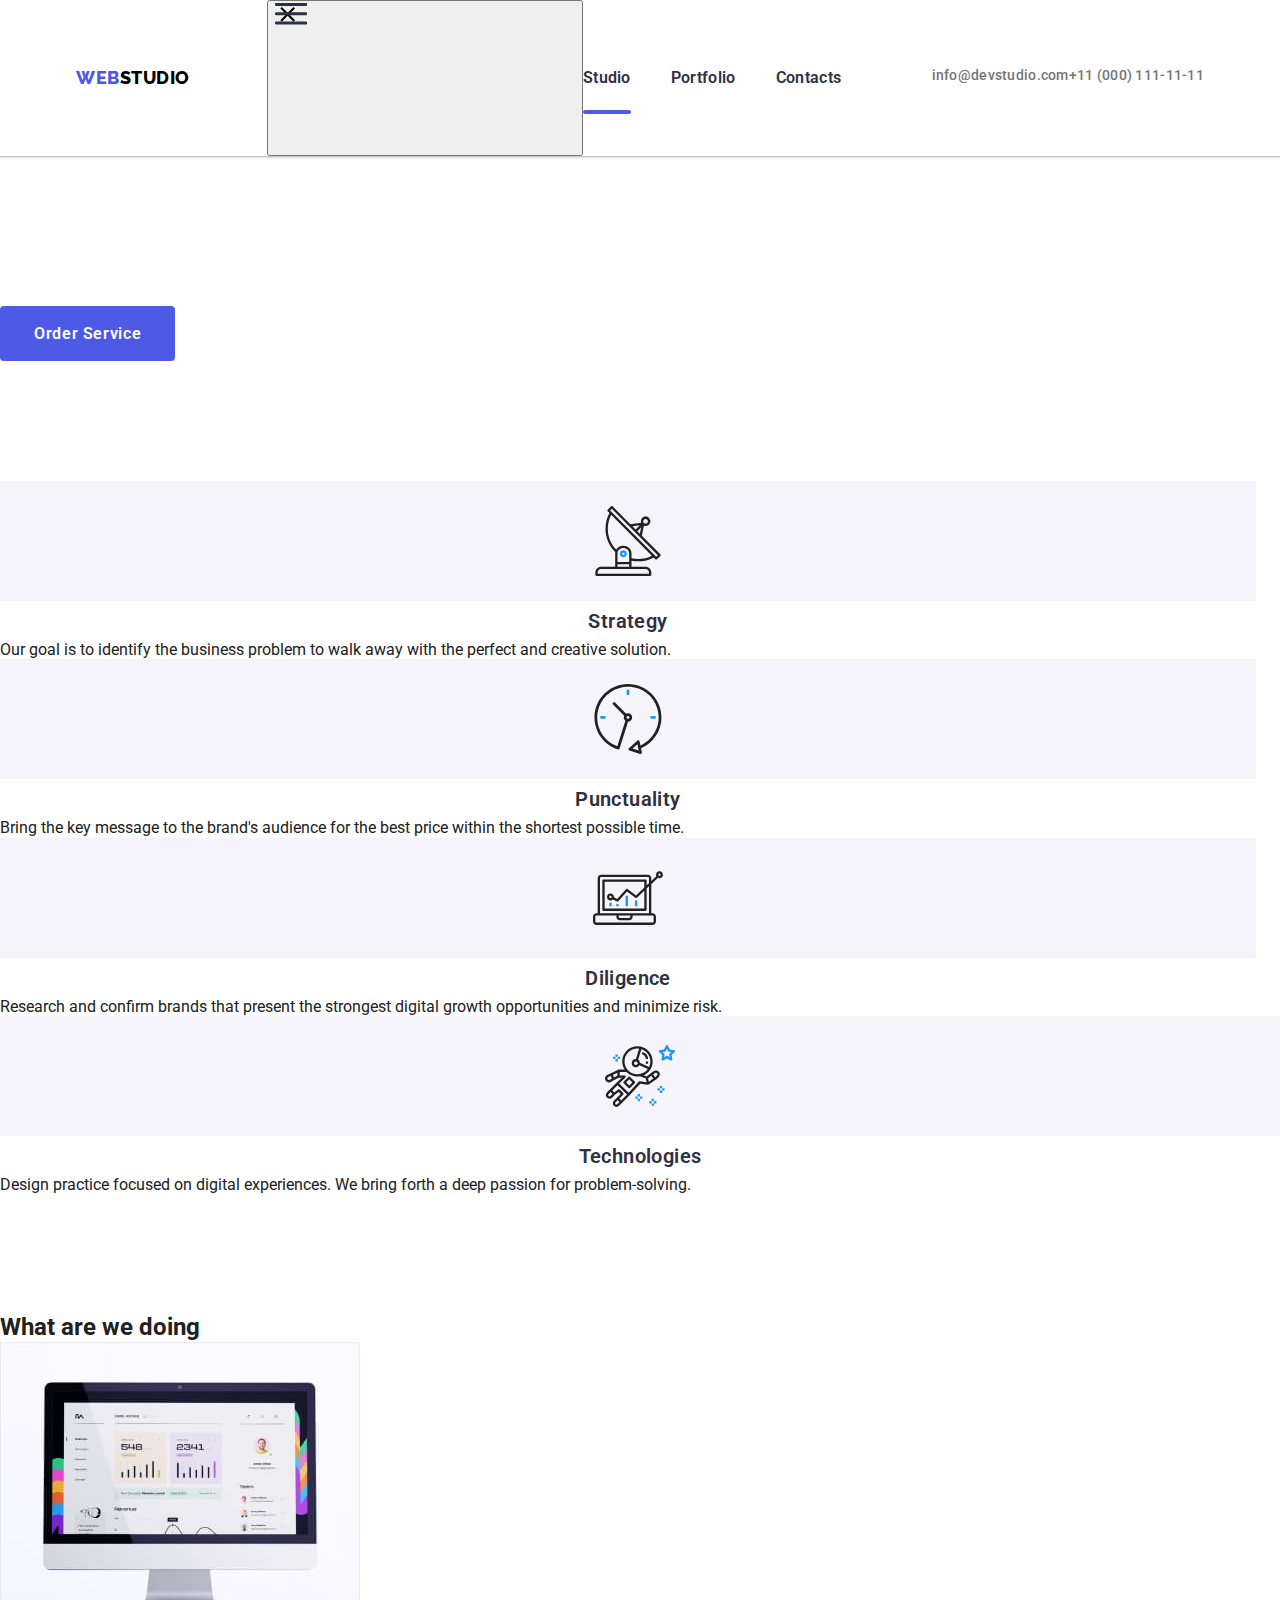
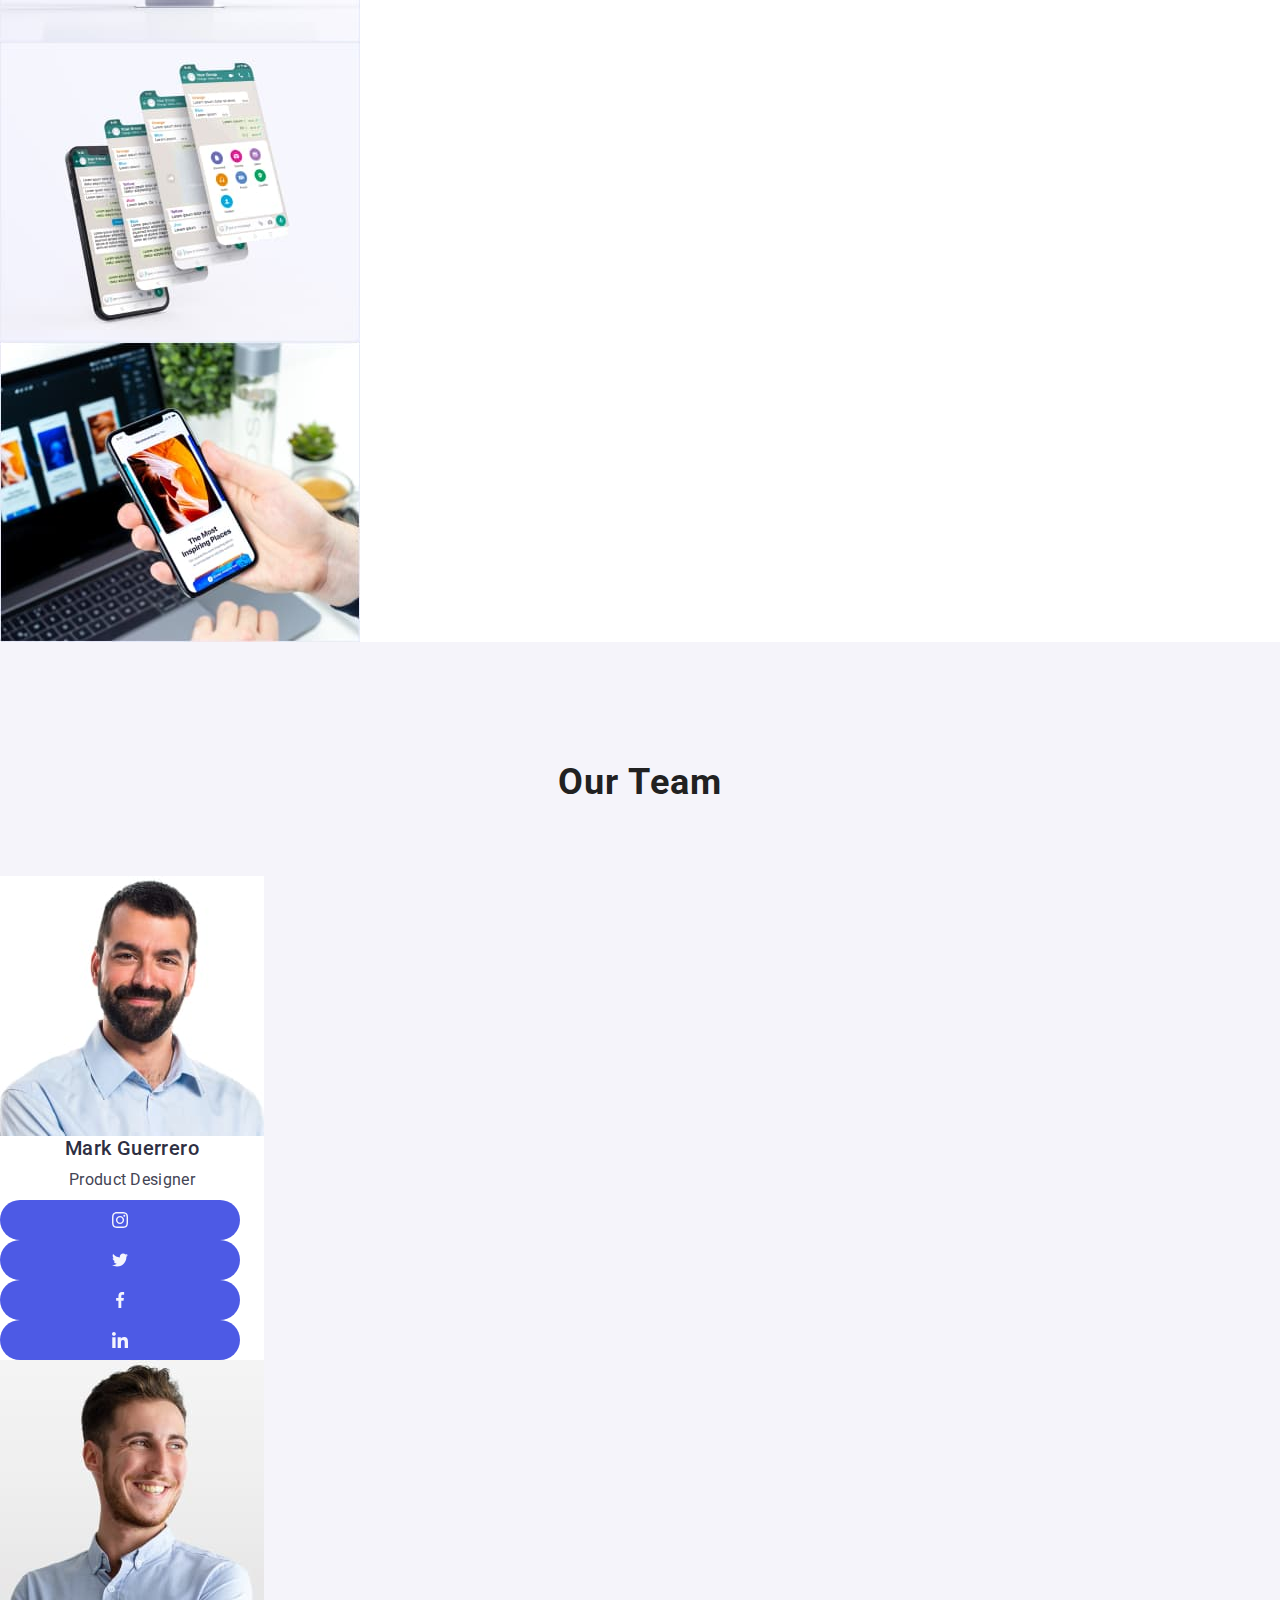
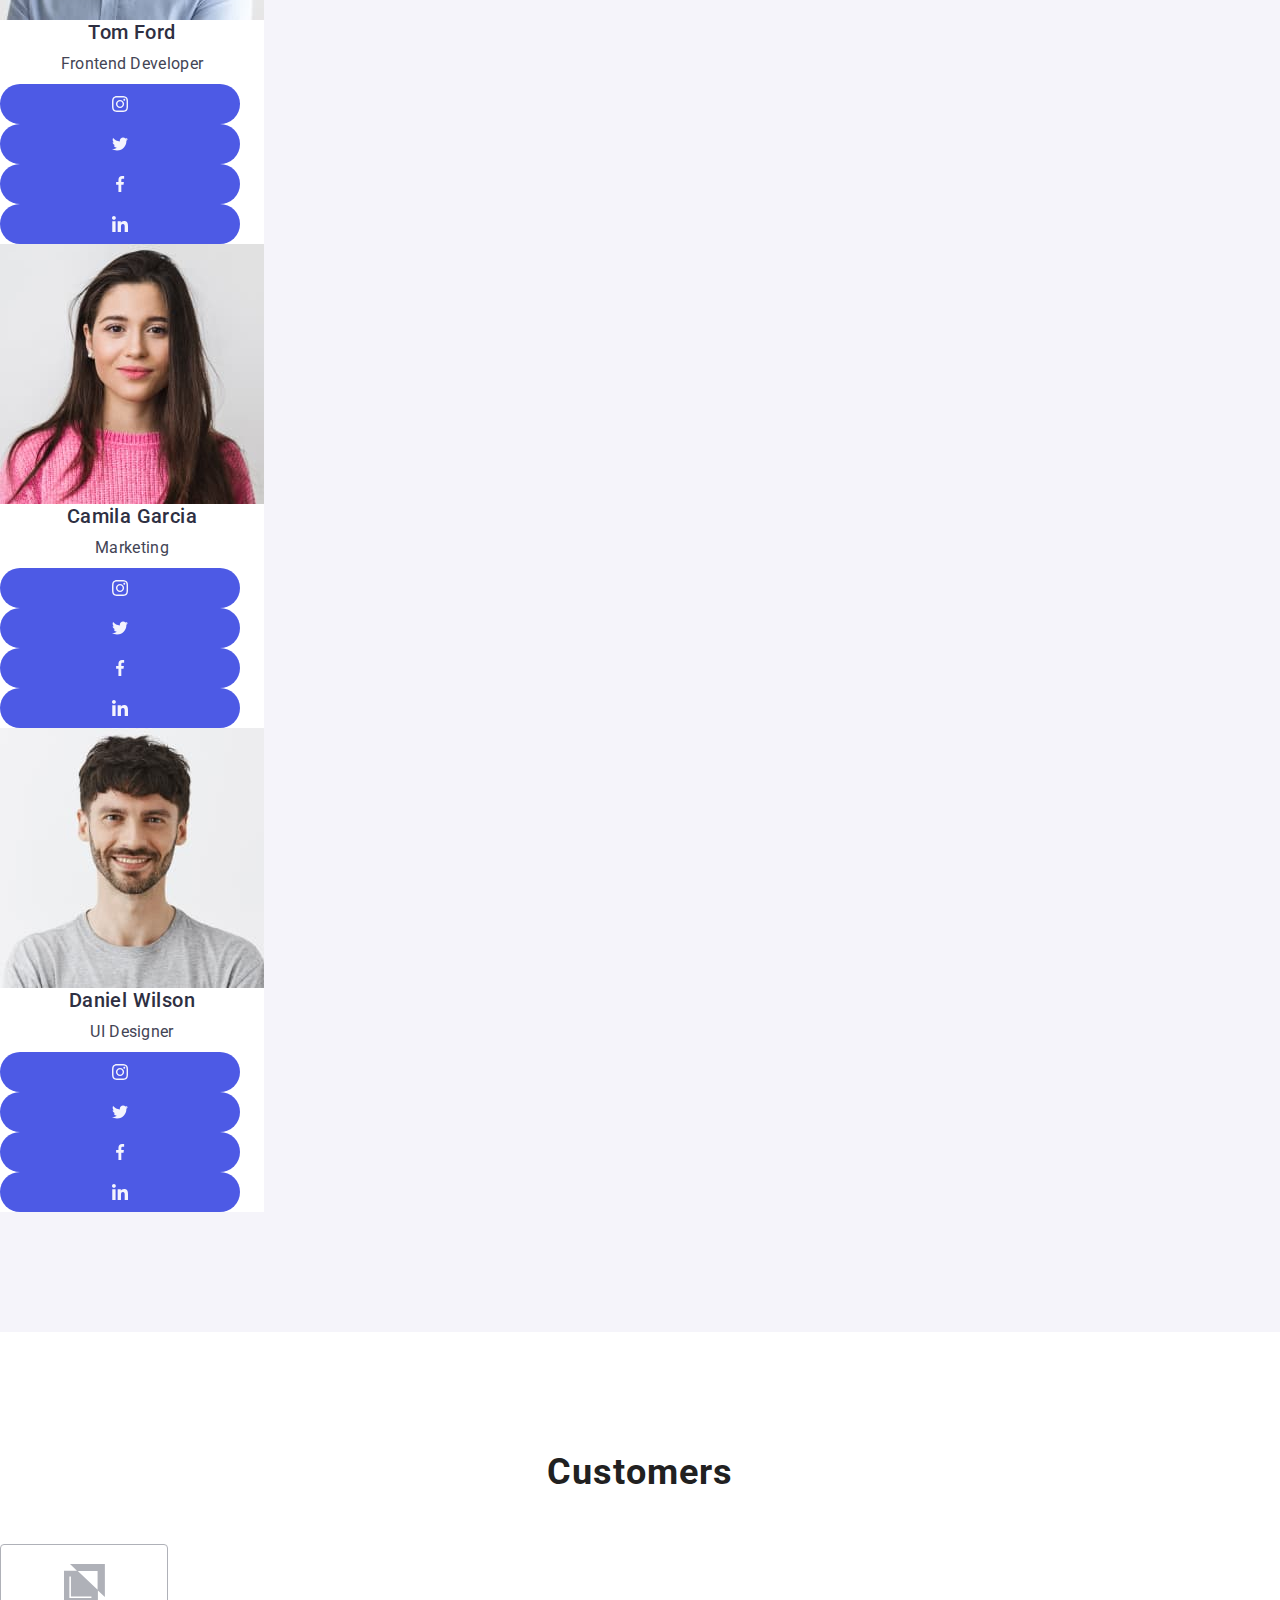
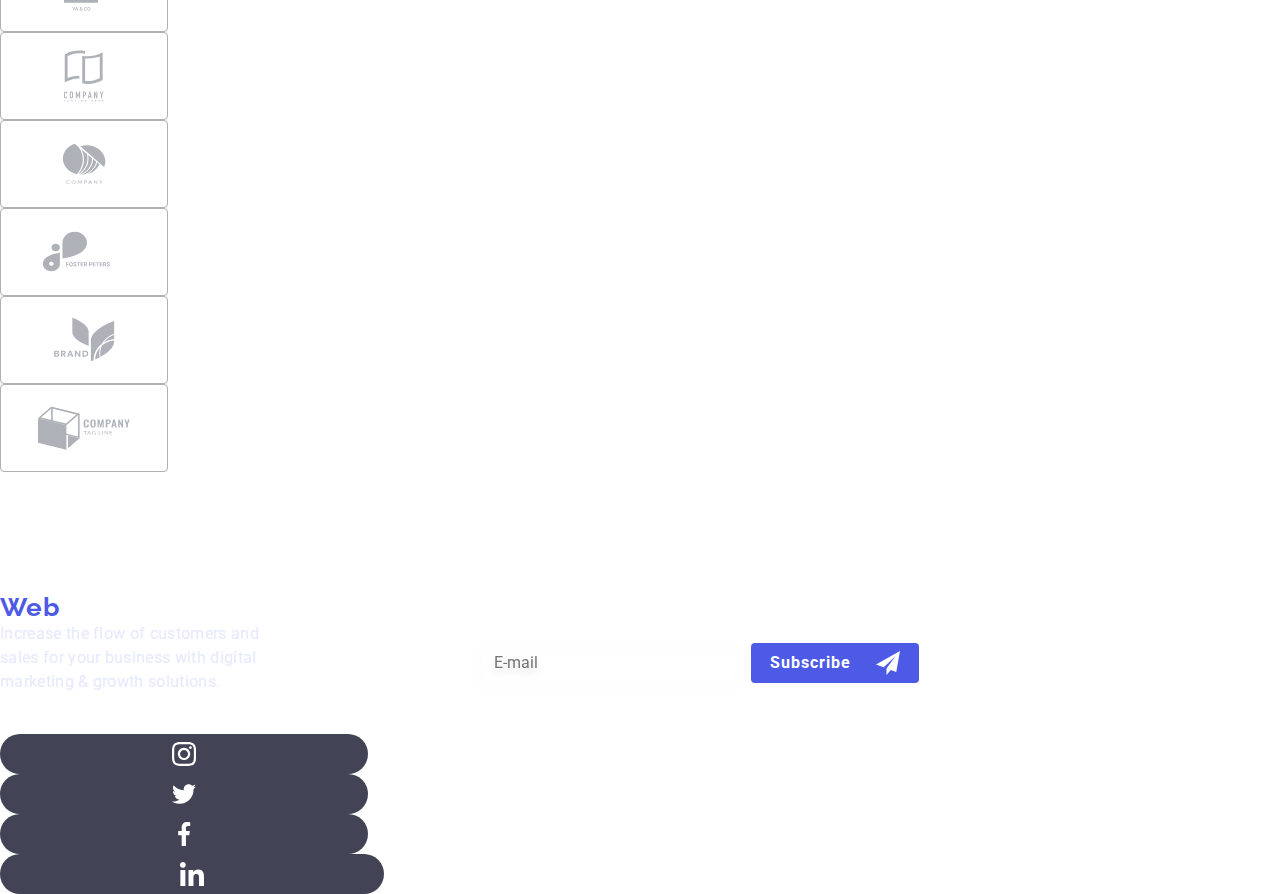
==== commit 9daac8c0: "tablet" ====
--- a/index.html
+++ b/index.html
@@ -167,7 +167,7 @@
       </section>
       <!-- Наша команда -->
       <section class="section-team">
-        <div class="container">
+        <div class="section-team-containers">
           <h2 class="section-team-title">Our Team</h2>
           <ul class="team">
             <li class="section-team-cards">
@@ -351,7 +351,7 @@
       </section>
       <!--Постійні клієнти-->
       <section class="regular-customers">
-        <div class="container">
+        <div class="regular-customers-container">
           <h2>Customers</h2>
           <ul class="icon-regular-customers">
             <li>
@@ -396,30 +396,32 @@
     </main>
     <!-- Футер -->
     <footer class="footer">
-      <div class="container">
-      <div class="container-left">
-        <a class="logo-footer" href="./index.html"><span class="web-footer">Web<span>Studio</a>
-          <address>
-            <p>Increase the flow of customers and sales for your business with digital marketing & growth solutions.</p>
-          </address>
+      <div class="footer-container">
+      <div class="footer-contauner-tablet">
+        <div class="container-left">
+          <a class="logo-footer" href="./index.html"><span class="web-footer">Web<span>Studio</a>
+            <address>
+              <p>Increase the flow of customers and sales for your business with digital marketing & growth solutions.</p>
+            </address>
+        </div>
+         <div class="container-right">
+          <h2 class="footer-rigth-title">Social media</h2>
+            <ul class="icon-team">
+                    <li class="icon-team-elements"><a class="container-right-link" href=""><svg width="24" height="24">
+                  <use href="./images-2/icons.svg#icon-instagram"></use>
+                  </svg></a></li>
+                    <li class="icon-team-elements"><a class="container-right-link" href=""><svg width="24" height="24">
+                  <use href="./images-2/icons.svg#icon-twitter"></use>
+                  </svg></a></li>
+                    <li class="icon-team-elements"><a class="container-right-link" href=""><svg width="24" height="24">
+                  <use href="./images-2/icons.svg#icon-facebook"></use>
+                  </svg></a></li>
+                    <li class="icon-team-elements"><a class="container-right-link" href=""><svg width="24" height="24">
+                  <use href="./images-2/icons.svg#icon-linkedin"></use>
+                  </svg></a></li>
+            </ul>
+         </div>
       </div>
-       <div class="container-right">
-        <h2 class="footer-rigth-title">Social media</h2>
-          <ul class="icon-team">
-                  <li class="icon-team-elements"><a class="container-right-link" href=""><svg width="24" height="24">
-                <use href="./images-2/icons.svg#icon-instagram"></use>
-                </svg></a></li>
-                  <li class="icon-team-elements"><a class="container-right-link" href=""><svg width="24" height="24">
-                <use href="./images-2/icons.svg#icon-twitter"></use>
-                </svg></a></li>
-                  <li class="icon-team-elements"><a class="container-right-link" href=""><svg width="24" height="24">
-                <use href="./images-2/icons.svg#icon-facebook"></use>
-                </svg></a></li>
-                  <li class="icon-team-elements"><a class="container-right-link" href=""><svg width="24" height="24">
-                <use href="./images-2/icons.svg#icon-linkedin"></use>
-                </svg></a></li>
-          </ul>
-       </div>
        <div class="container-footer-title">
         <p class="footer-title">Subscribe</p>
        <form class="futter-form">
--- a/css/styles.css
+++ b/css/styles.css
@@ -44,7 +44,7 @@
     color: #212121;
 }
 /* Logo */
-/* .logo {
+.logo {
     font-family: 'Raleway',sans-serif;
     font-weight: 800;
     font-size: 18px;
@@ -116,7 +116,7 @@
     padding-left: 15px;
     padding-right: 15px;
     margin: 0 auto;
-} */
+}
 .visually-hidden {
     position: absolute;
     width: 1px;
@@ -127,7 +127,7 @@
     border: 0;
     clip: rect(0 0 0 0);
 }
-/* .auth-nav .header {
+.auth-nav .header {
     display: block;
     display: flex;
     align-items: center;
@@ -160,16 +160,16 @@
     display: flex;
     transition: color 250ms cubic-bezier(0.4, 0, 0.2, 1);
 }
-.posted li {
+/* .posted li {
     margin-right: 40px;
-}
+} */
 .posted .link-mailto {
     margin-right: 0;
 }
-.container ul {
-    display: block;
-    display: flex;
-}
+/* .container ul {
+    display: block;
+    display: flex;
+} */
 .container-posted {
     padding-left: 215px;
     padding-right: 15px;
@@ -201,7 +201,7 @@
     border-radius: 2px;
     background-color: var(--brand-color);
     opacity: 1;
-} */
+}
 
 
 
@@ -309,7 +309,7 @@
 }
 .about-sections {
     margin-right: 24px;
-    flex-basis: calc(100% - 4 * 12px);
+    /* flex-basis: calc(100% - 4 * 12px); */
 }
 .about-sections:last-child {
     margin-right: 0;
@@ -337,6 +337,28 @@
     
     position: absolute;
 } */
+.list-names {
+    font-family: 'Roboto';
+    font-style: normal;
+    font-weight: 500;
+    font-size: 20px;
+    line-height: 24px;
+    text-align: center;
+    letter-spacing: 0.02em;
+    color: #2E2F42;
+    margin-bottom: 8px;
+}
+.list-team {
+    font-family: 'Roboto';
+    font-style: normal;
+    font-weight: 400;
+    font-size: 16px;
+    line-height: 24px;
+    text-align: center;
+    letter-spacing: 0.02em;
+    color: #434455;
+    margin-bottom: 8px;
+}
 
 
 /* Чим займається кожен з команди */
@@ -360,6 +382,7 @@
     letter-spacing: 0.02em;
     margin-bottom: 10px;
 }
+
 
 
 .list-team {
@@ -692,7 +715,7 @@
 } */
 
 
-.footer .container {
+.footer-container {
     display: flex;
     align-items: baseline;
 }
@@ -1041,6 +1064,10 @@
         justify-content: space-between;
     }
     .header-link {
+    
+        width: 428px;
+        margin: 0 auto;
+
         display: flex;
         justify-content: center;
         margin-left: auto;
@@ -1166,32 +1193,12 @@
     .section-team-cards:last-child {
         margin-bottom: 0;
     }
-    .list-names {
-    font-family: 'Roboto';
-    font-style: normal;
-    font-weight: 500;
-    font-size: 20px;
-    line-height: 24px;
-    text-align: center;
-    letter-spacing: 0.02em;
-    color: #2E2F42;
-    margin-bottom: 8px;
-    }
+    
     .section-team-container {
         display: block;
         padding: 32px 16px
     }
-    .list-team {
-    font-family: 'Roboto';
-    font-style: normal;
-    font-weight: 400;
-    font-size: 16px;
-    line-height: 24px;    
-    text-align: center;
-    letter-spacing: 0.02em;    
-    color: #434455;
-    margin-bottom: 8px;
-    }
+    
     .icon-team-bloks:last-child {
         margin-right: 0;
     }
@@ -1209,8 +1216,10 @@
     .regular-customers {
         padding-top: 96px;
         padding-bottom: 96px;
-    }
-    .footer .container {
+        width: 396px;
+        margin: 0 auto;
+    }
+    .footer-container {
         display: block;
         background-color: #2E2F42;
         padding: 96px 16px;
@@ -1234,6 +1243,10 @@
         padding-bottom: 72px;
         padding-left: 110px;
         padding-right: 110px;
+    }
+    .footer {
+        width: 428px;
+        margin: 0 auto;
     }
     .futter-form {
         display: block;
@@ -1304,28 +1317,161 @@
         display: flex;
         margin: 0 auto;
     }
+    .header-container {
+        max-width: 767px;
+        justify-content: space-between;
+        padding: 0px 16px 0px 16px;
+    }
+    .header {
+        display: flex;
+    }
+    .header-link {
+        width: 767px;
+        margin: 0 auto;
+    }
+    .link {
+        margin-bottom: 8px;
+    }
     .burger-header {
         display: none;
     }
+    .posted {
+        display: block;
+    }
+    .posted a {
+        padding: 0;
+    }
+    .hero {
+        display: block;
+        width: 768px;
+        height: 436px;
+        justify-content: center;
+        text-align: center;
+        margin: 0 auto;
+        padding-top: 112px;
+        padding-bottom: 112px;
+        background-image: linear-gradient(rgba(46, 47, 66, 0.7), rgba(46, 47, 66, 0.7)), url(../images-adaptive/Dark-bg-tablet.jpg);
+    }
     .container-about-icon {
         display: none;
     }
+    .list {
+        flex-wrap: wrap;
+        display: flex;
+        gap: 72px 24px;
+    }
     .about {
-        width: 736px;
+        width: 768px;
         justify-content: center;
         text-align: center;
         margin: 0 auto;
-        padding: 96px 0px;
+        padding: 96px 16px;
+    }
+    .about h3 {
+        text-align: left;
+        font-style: normal;
+        font-weight: 700;
+        font-size: 36px;
+        line-height: 1.11;
+        letter-spacing: 0.02em;
+        text-transform: capitalize;
+        color: #2E2F42;
+    }
+    .list-project {
+        font-family: 'Roboto';
+        font-style: normal;
+        font-weight: 500;
+        font-size: 16px;
+        line-height: 1.5;
+        letter-spacing: 0.02em;
+        color: #434455
     }
     .about-sections {
         width: 356px;
         margin: 0;
-        flex-basis: auto;
+        /* flex-basis: auto; */
+        justify-content: space-between;
+        text-align: left;
     }
     .section-description {
         display: none;
     }
     .team {
-        padding: 96px 96px 108px 108px;
-    }
+        
+        /* padding: 96px 96px 108px 108px; */
+        display: flex;
+        
+        margin: 0 auto;
+        text-align: center;
+        flex-wrap: wrap;
+        gap: 64px 24px;
+    }
+    .section-team {
+        width: 768px;
+        padding: 96px 108px 104px 108px ;
+    }
+    .icon-team {
+        display: flex;
+    }
+    .section-team-cards {
+        margin-right: 0;
+    }
+    .section-team-container {
+        padding: 32px 16px;
+    }
+    .icon-team-bloks:last-child {
+        margin-right: 0;
+    }
+    .icon-regular-customers {
+        display: flex;
+        flex-wrap: wrap;
+        gap: 72px 24px;
+    }
+    .regular-customers {
+        width: 768px;
+        padding: 96px 108px;
+        
+    }
+    .icon-regular-customers li {
+        margin: 0;
+        
+    }
+    .regular-customers h2 {
+        margin-bottom: 72px;
+    }
+    .footer-container {
+        display: block;
+        background-color: #2E2F42;
+        width: 768px;
+        padding: 96px 108px;
+    }
+    .footer-contauner-tablet {
+        display: flex;
+        padding-bottom: 72px;
+    }
+    .container-left {
+        margin-right: 24px;
+    }
+    .futter-form {
+        text-align: left;
+        justify-content: left;
+    }
+    .container-footer-title {
+        margin-left: 0;
+    }
+}
+
+@media screen and (min-width: 768px) and (max-width: 1200px) {
+   .burger-header {
+    display: none;
+   }
+   .header-link {
+    width: 1128px;
+    margin: 0 auto;
+   }
+   .header-container {
+    padding-left: 120px;
+    padding-right: 120px;
+    margin: 0 auto;
+   }
 }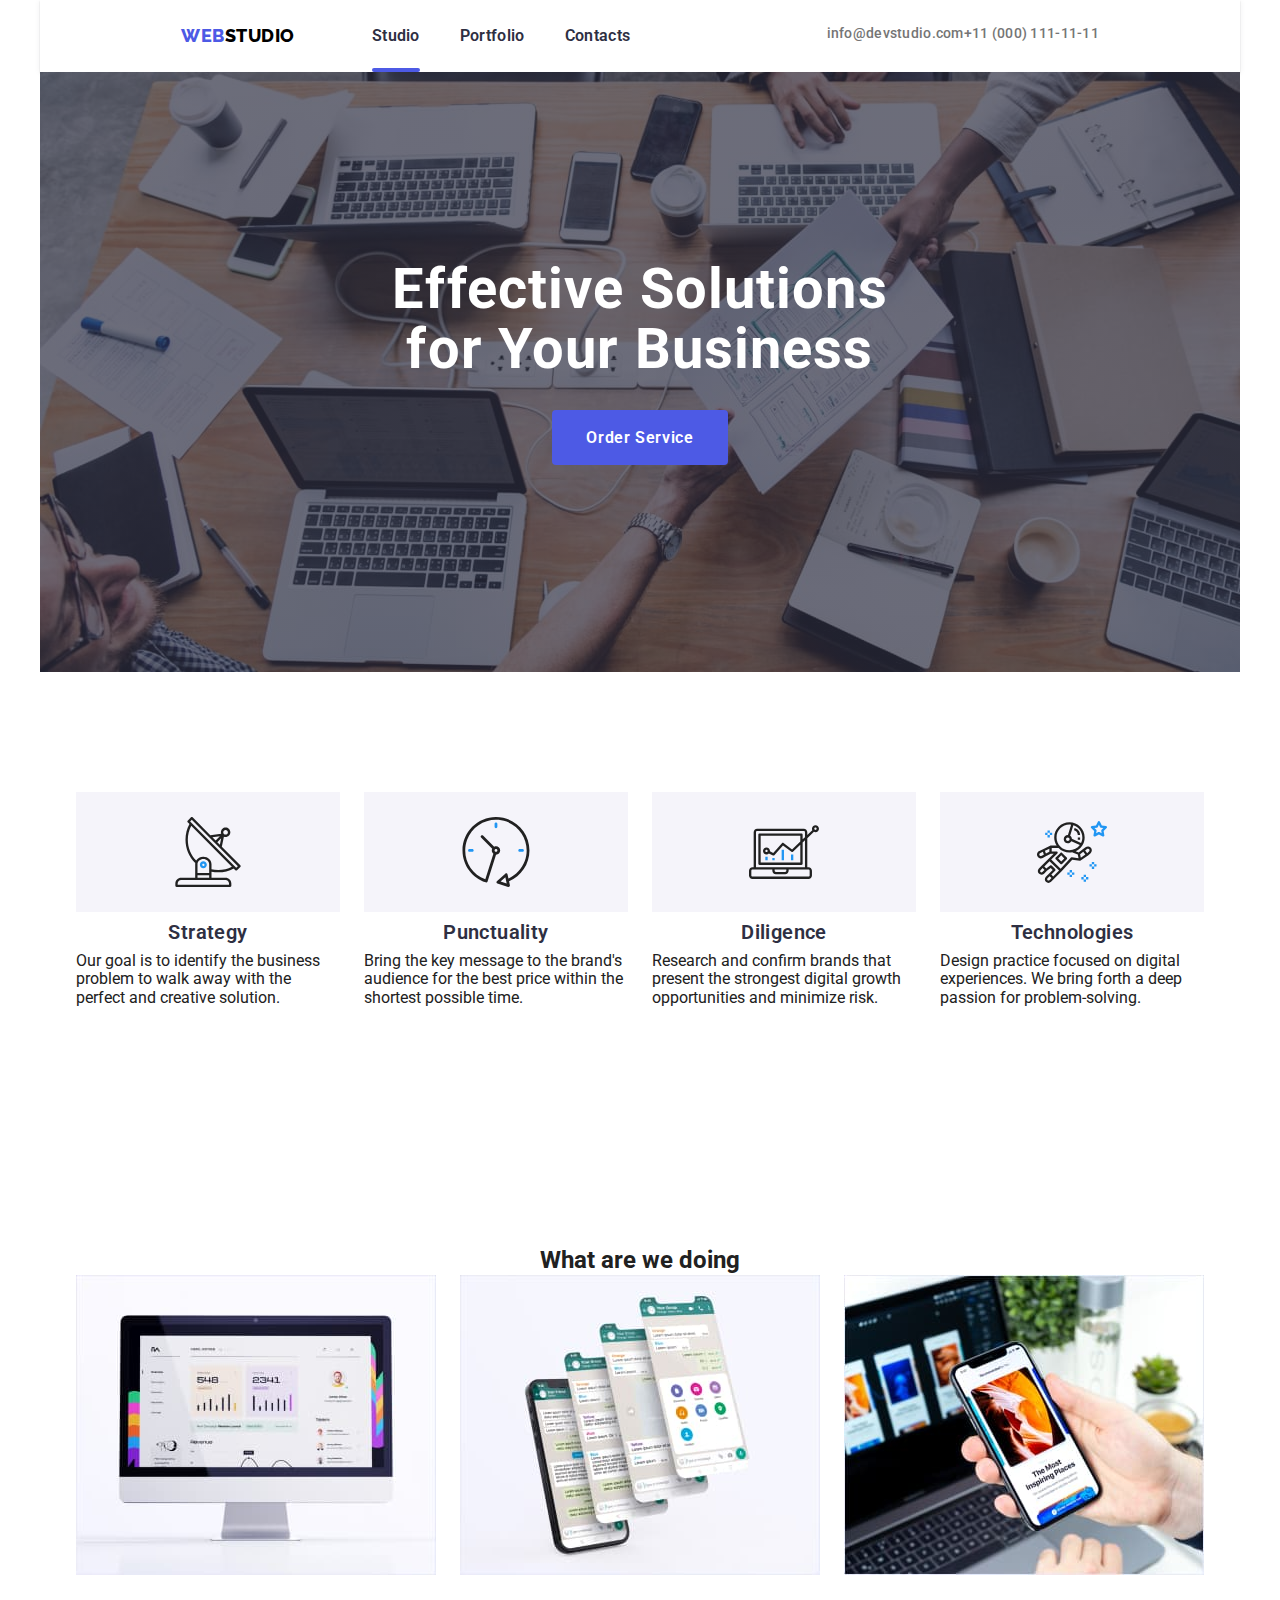
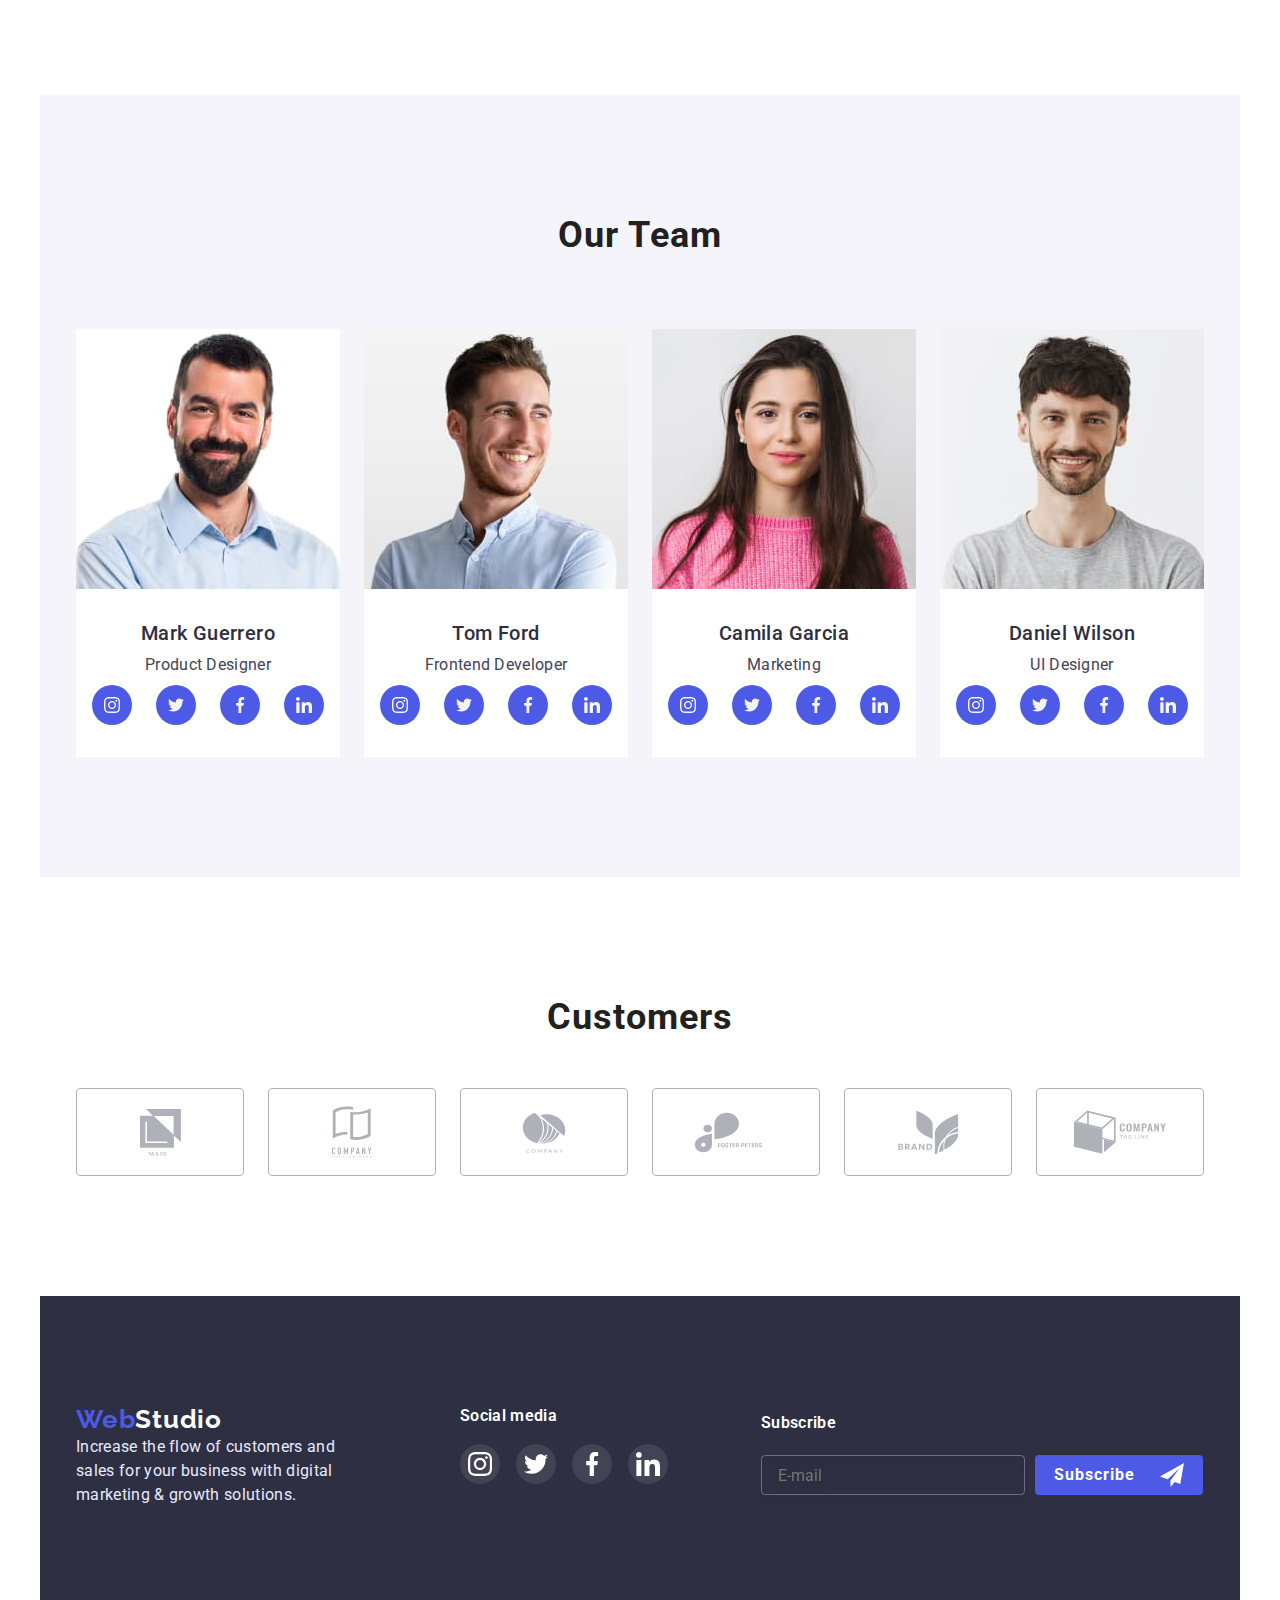
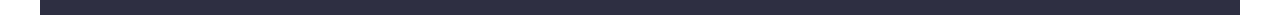
==== commit 104839f7: "sxsxsxxs" ====
--- a/index.html
+++ b/index.html
@@ -498,7 +498,7 @@
           </div>
         
     </div>
-    <script src="./modal.js"></script>
+    <!-- <script src="./modal.js"></script> -->
 
     <script src="./js/modal.js"></script>
     <script src="./js/mobile-menu.js"></script>
--- a/css/styles.css
+++ b/css/styles.css
@@ -1461,12 +1461,16 @@
     }
 }
 
-@media screen and (min-width: 768px) and (max-width: 1200px) {
-   .burger-header {
+@media screen and (min-width: 768px) {
+   body {
+    max-width: 1200px;
+    margin: 0 auto;
+   }
+    .burger-header {
     display: none;
    }
    .header-link {
-    width: 1128px;
+    width: 1200px;
     margin: 0 auto;
    }
    .header-container {
@@ -1474,4 +1478,83 @@
     padding-right: 120px;
     margin: 0 auto;
    }
+   .hero {
+    display: block;
+    width: 1200px;
+    height: 600px;
+    justify-content: center;
+    text-align: center;
+    margin: 0 auto;
+    padding-top: 188px;
+    padding-bottom: 188px;
+    background-image: linear-gradient(rgba(46, 47, 66, 0.7), rgba(46, 47, 66, 0.7)), url(../images-adaptive/people-office-desctop.jpg);
+   }
+   .about-sections {
+    margin-right: 24px;
+    flex-basis: calc(100% - 4 * 12px);
+   }
+   .list {
+    display: flex;
+   }
+   .about {
+    display: block;
+    width: 1200px;
+    justify-content: center;
+    text-align: center;
+    margin: 0 auto;
+    padding: 120px 36px;
+   }
+   .list-project {
+    text-align: left;
+   }
+   .section-description {
+    display: block;
+    width: 1200px;
+    justify-content: center;
+    text-align: center;
+    margin: 0 auto;
+    padding: 120px 36px;
+   }
+   .section-img {
+    display: flex;
+    justify-content: space-between;
+   }
+   .section-team {
+        display: block;
+        width: 1200px;
+        justify-content: center;
+        text-align: center;
+        margin: 0 auto;
+        padding: 120px 36px;
+   }
+   .team {
+    display: flex;
+   }
+   .icon-team {
+    display: flex;
+   }
+   .section-team-container {
+    padding: 32px 16px;
+   }
+   .regular-customers {
+    display: block;
+    width: 1200px;
+    justify-content: center;
+    text-align: center;
+    margin: 0 auto;
+    padding: 120px 36px;
+   }
+   .icon-regular-customers {
+    display: flex;
+   }
+   .footer-container {
+    display: block;
+    background-color: #2E2F42;
+    width: 1200px;
+    padding: 108px 36px;
+    display: flex;
+   }
+   .footer-contauner-tablet {
+    display: flex;
+   }
 }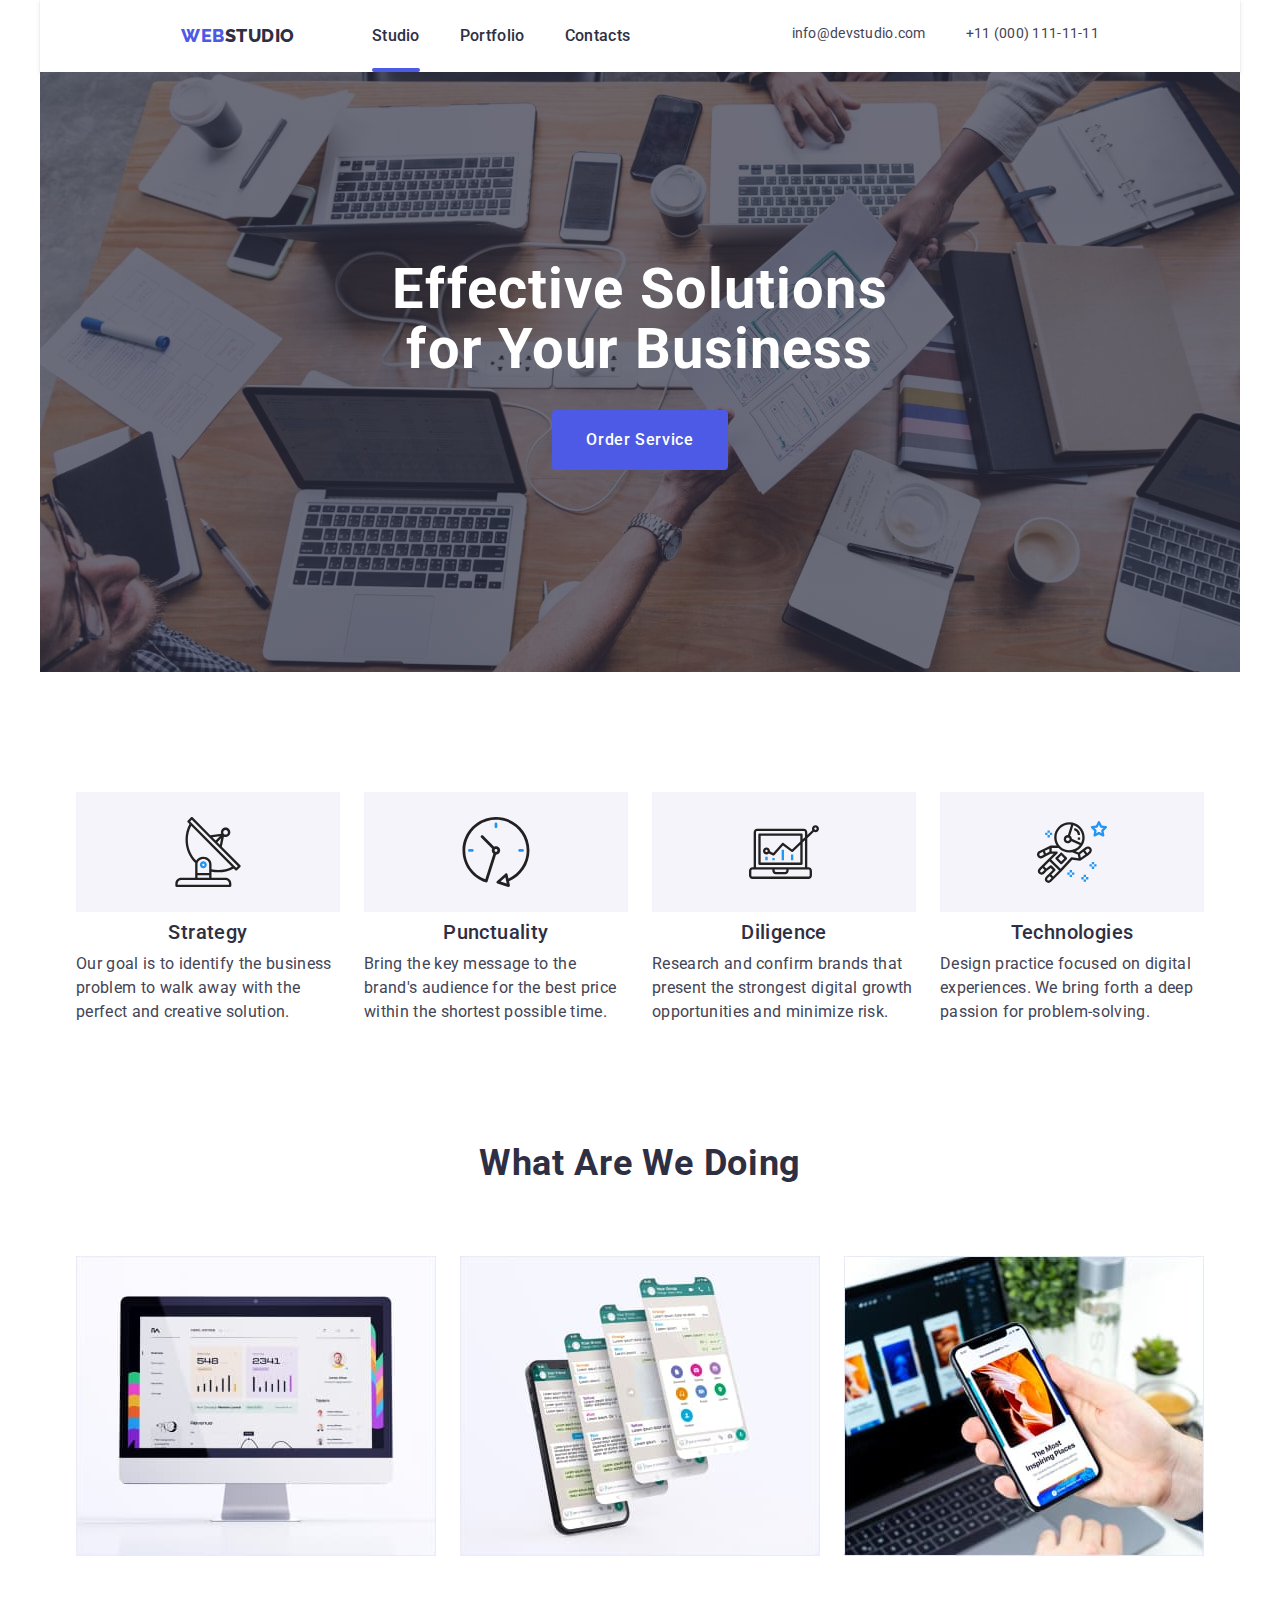
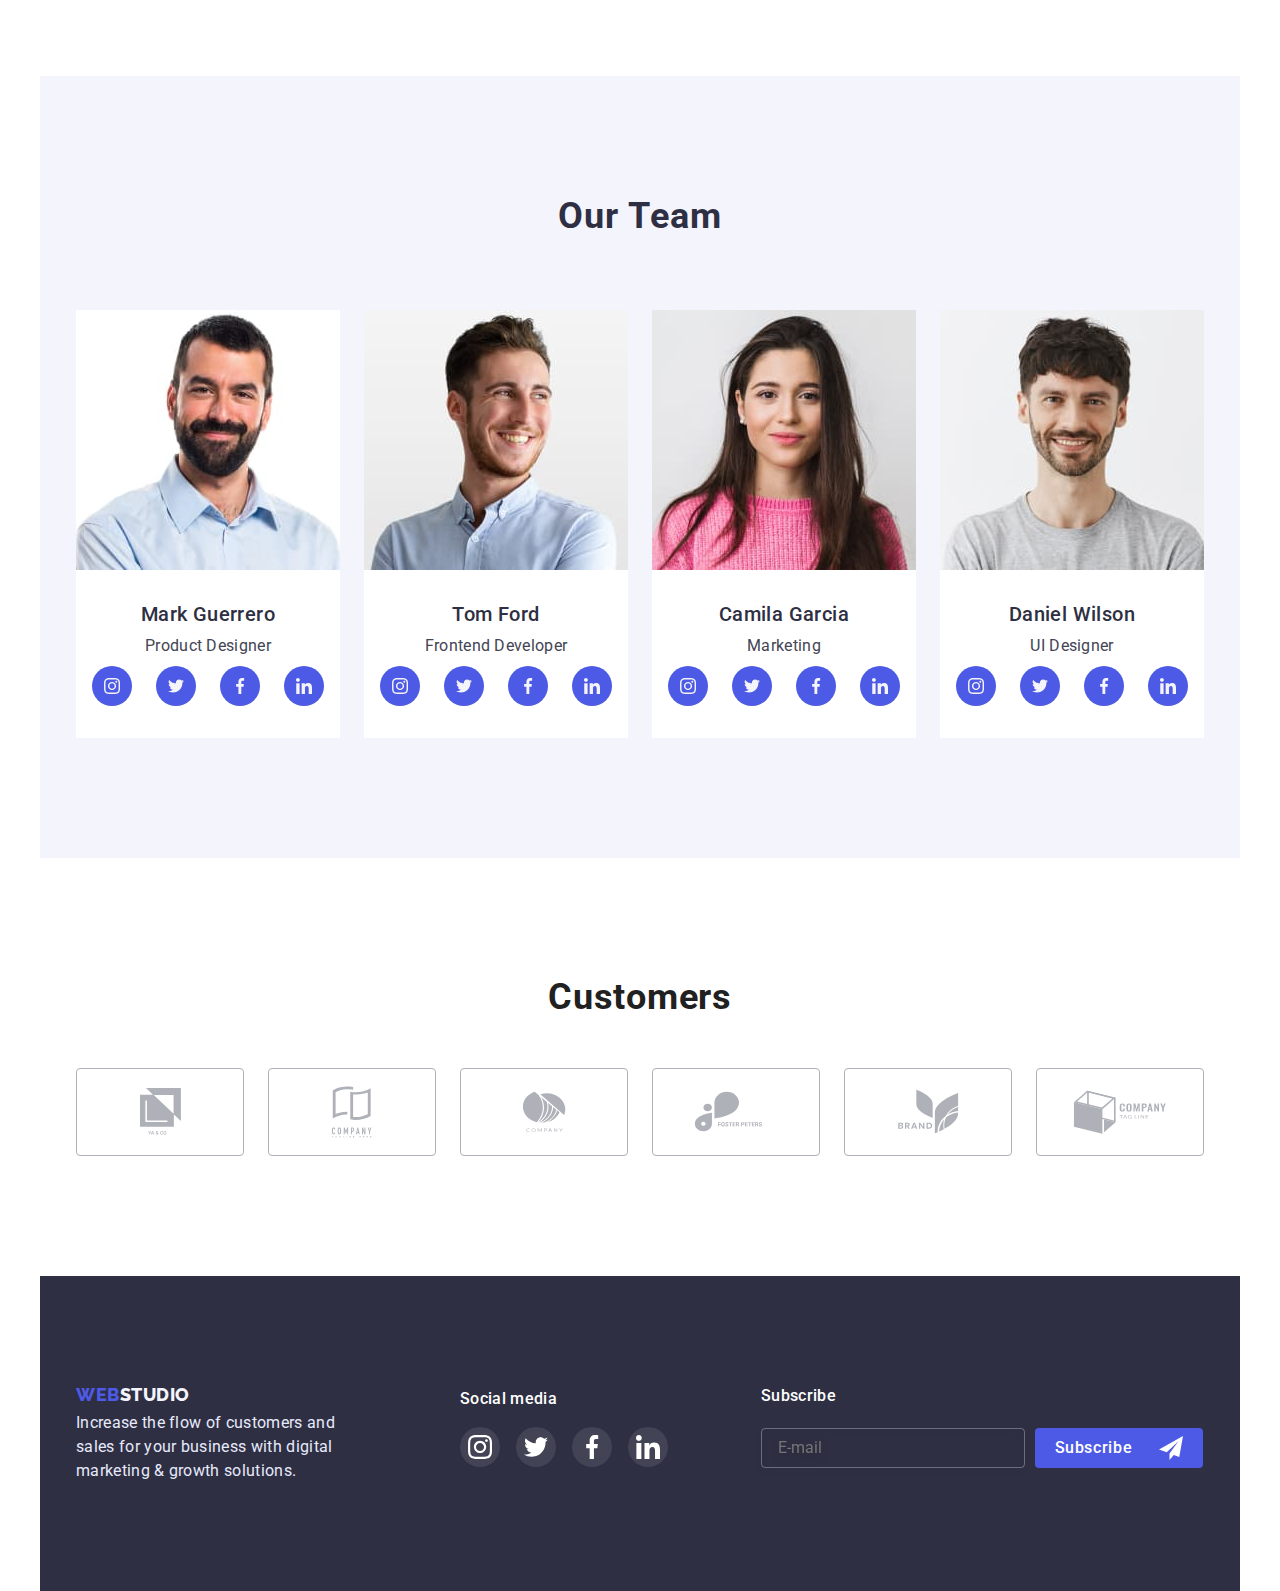
==== commit bd9cef1d: "Finished 90%" ====
--- a/index.html
+++ b/index.html
@@ -25,9 +25,9 @@
         <a class="logo" href="./index.html"
           >Web<span class="web">Studio</span></a
         >
-        <button type="button" class="burger-header is-open" js-menu-container>
-          <svg class=""  >
-                <use class="icon-cross" href="./images-2/icons.svg#icon-close" width="24" height="24"></use>
+        <button type="button" class="burger-header" data-modal-mobile-open>
+          <svg class="burger-header-fone">
+                <!-- <use class="icon-cross" href="./images-2/icons.svg#icon-close" width="24" height="24"></use> -->
                 <use class="burger-header-icon" href="./images-2/icons.svg#burger" width="32px" height="22px" aria-label="переключатель мобильного меню"></use>
           </svg>
         </button>
@@ -146,10 +146,15 @@
           <h2 class="section-description-text">What are we doing</h2>
           <ul class="section-img">
             <li>
-              <img src="./images-3/img-mac.jpg" alt="Працюємо" width="360" />
+              <img 
+              srcset="./images-adaptive/monitor.jpg 1x, ./images-adaptive/monitor@2x.jpg 2x"
+              src="./images-3/img-mac.jpg" 
+              alt="Працюємо" 
+              width="360" />
             </li>
             <li>
               <img
+                srcset="./images-adaptive/screen.jpg 1x, ./images-adaptive/screen@2x.jpg 2x"
                 src="./images-3/img-phones.jpg"
                 alt="Створюємо"
                 width="360"
@@ -157,6 +162,7 @@
             </li>
             <li>
               <img
+                srcset="./images-adaptive/screen-mac.jpg 1x, ./images-adaptive/screen-mac@2x.jpg 2x"
                 src="./images-3/img-fon-screen.jpg"
                 alt="Творимо"
                 width="360"
@@ -172,6 +178,7 @@
           <ul class="team">
             <li class="section-team-cards">
               <img
+                srcset="./images-adaptive/mark-guerrero.jpg 1x, ./images-adaptive/mark-guerrero@2x.jpg 2x"
                 src="./images-3/mark.jpg"
                 alt="Mark Guerrero"
                 width="264px"
@@ -216,7 +223,11 @@
               </div>
             </li>
             <li class="section-team-cards">
-              <img src="./images-3/tom.jpg" alt="Tom Ford" width="264px" />
+              <img 
+              srcset="./images-adaptive/tom-ford.jpg 1x, ./images-adaptive/tom-ford@2x.jpg 2x"
+              src="./images-3/tom.jpg" 
+              alt="Tom Ford" 
+              width="264px" />
               <div class="section-team-container">
                 <h3 class="list-names">Tom Ford</h3>
                 <p class="list-team">Frontend Developer</p>
@@ -258,6 +269,7 @@
             </li>
             <li class="section-team-cards">
               <img
+                srcset="./images-adaptive/camila-garcia.jpg 1x, ./images-adaptive/camila-garcia@2x.jpg 2x"
                 src="./images-3/camila.jpg"
                 alt="Camila Garcia"
                 width="264px"
@@ -303,6 +315,7 @@
             </li>
             <li class="section-team-cards">
               <img
+                srcset="./images-adaptive/daniel-wilson.jpg 1x, ./images-adaptive/daniel-wilson@2x.jpg 2x"
                 src="./images-3/daniel.jpg"
                 alt="Daniel Wilson"
                 width="264px"
@@ -425,7 +438,7 @@
        <div class="container-footer-title">
         <p class="footer-title">Subscribe</p>
        <form class="futter-form">
-        <label>
+        <label class="footer-title-email">
                 <span class="footer-form-input-wrapper">
                   <input class="footer-form-input" type="email" name="footer-email" required placeholder="E-mail" >
                 </span>
@@ -498,6 +511,63 @@
           </div>
         
     </div>
+    <div class="mobile-backdrop is-hidden" data-modal-mobile>
+      <div class="mobile-modal">
+        <button class="mobile-modal-close is-open" type="button" data-modal-mobile-close>
+          <svg width="24" height="24" >
+                <use href="./images-2/icons.svg#icon-close"></use>
+          </svg>
+        </button>
+        <ul class="header-mobile">
+          <li class="mobile-header-list"><a class="mobile-header-link" href="./index.html">Studio</a></li>
+          <li class="mobile-header-list"><a class="mobile-header-link" href="./portfolio.html">Portfolio</a></li>
+          <li class="mobile-header-list"><a class="mobile-header-link" href="#"><span class="mobile-header-contacts">Contacts</span></a></li>
+        </ul>
+        <ul class="posted-mobile">
+          <li class="mobile-posted-link">
+            <a class="posted-link-mailto" href="tel:+380961111111"> +11 (000) 111-11-11</a>
+          </li>
+          <li class="mobile-posted-link ">
+            <a class="posted-mobile-link" href="mailto:info@devstudio.com"> info@devstudio.com</a>
+          </li>
+          </ul>
+          <ul class="icon-team">
+                  <li class="icon-team-bloks">
+                    <a class="icon-team-links" href=""
+                      ><svg class="icon-time-icon" width="24" height="24">
+                        <use
+                          href="./images-2/icons.svg#icon-instagram"
+                        ></use></svg
+                    ></a>
+                  </li>
+                  <li class="icon-team-bloks">
+                    <a class="icon-team-links" href=""
+                      ><svg class="icon-time-icon" width="24" height="24">
+                        <use
+                          href="./images-2/icons.svg#icon-twitter"
+                        ></use></svg
+                    ></a>
+                  </li>
+                  <li class="icon-team-bloks">
+                    <a class="icon-team-links" href=""
+                      ><svg class="icon-time-icon" width="24" height="24">
+                        <use
+                          href="./images-2/icons.svg#icon-facebook"
+                        ></use></svg
+                    ></a>
+                  </li>
+                  <li class="icon-team-bloks">
+                    <a class="icon-team-links" href=""
+                      ><svg class="icon-time-icon" width="24" height="24">
+                        <use
+                          href="./images-2/icons.svg#icon-linkedin"
+                        ></use></svg
+                    ></a>
+                  </li>
+                </ul>
+          
+      </div>
+    </div>
     <!-- <script src="./modal.js"></script> -->
 
     <script src="./js/modal.js"></script>
--- a/css/styles.css
+++ b/css/styles.css
@@ -60,7 +60,7 @@
 }
 
 .web {
-    color: var(--logo-color);
+    color: #2E2F42;
 }
 
 .header-link {
@@ -82,7 +82,7 @@
 .header-links {
     position: relative;
     display: block;
-    font-weight: 600;
+    font-weight: 500;
     font-size: 16px;
     line-height: 1.5;
     letter-spacing: 0.02em;
@@ -151,11 +151,11 @@
 }
 
 .posted a {
-    font-weight: 500;
+    font-weight: 400;
     font-size: 14px;
     line-height: 1.14;
     letter-spacing: 0.02em;
-    color: #757575;
+    color: #434455;
     text-decoration: none;
     display: flex;
     transition: color 250ms cubic-bezier(0.4, 0, 0.2, 1);
@@ -241,9 +241,9 @@
 
 .hero-btn {
     font-style: normal;
-    font-weight: 600;
+    font-weight: 500;
     font-size: 16px;
-    line-height: 1.19;
+    line-height: 1.5;
     
     align-items: center;
     letter-spacing: 0.04em;
@@ -276,9 +276,9 @@
 /* Опис проєктів */
 .about h3 {
     text-align: center;
-    font-weight: 600;
+    font-weight: 500;
     font-size: 20px;
-    line-height: 24px;
+    line-height: 1.2;
     letter-spacing: 0.02em;
     color: #2E2F42;
     margin-bottom: 8px;
@@ -342,7 +342,7 @@
     font-style: normal;
     font-weight: 500;
     font-size: 20px;
-    line-height: 24px;
+    line-height: 1.2;
     text-align: center;
     letter-spacing: 0.02em;
     color: #2E2F42;
@@ -353,7 +353,7 @@
     font-style: normal;
     font-weight: 400;
     font-size: 16px;
-    line-height: 24px;
+    line-height: 1.5;
     text-align: center;
     letter-spacing: 0.02em;
     color: #434455;
@@ -536,7 +536,7 @@
     padding-top: 0;
 } */
 .section-team {
-    background-color: #F5F4FA;
+    background-color: #F4F4FD;
     padding-top: 120px;
     padding-bottom: 120px;
 }
@@ -547,6 +547,7 @@
     text-align: center;
     letter-spacing: 0.03em;
     margin-bottom: 72px;
+    color: #2E2F42;
 }
 .section-team-cards {
     background-color: var(--text-color);
@@ -611,9 +612,9 @@
 .regular-customers h2 {
     font-weight: 700;
     font-size: 36px;
-    line-height: 1.16;
-    text-align: center;
-    letter-spacing: 0.03em;
+    line-height: 1.11;
+    text-align: center;
+    letter-spacing: 0.02em;
     margin-bottom: 50px;
 }
 .icon-regular-customers li{
@@ -636,9 +637,12 @@
     
 }
 
-/* .icon-regular-customers li:nth-last-child(1) {
+.icon-regular-customers li:nth-last-child(1n) {
     margin-right: 0;
-} */
+}
+.icon-regular-customers li:nth-last-child(2n) {
+    margin-left: 0;
+}
 .icon-regular-customers li a:hover,
 .icon-regular-customers li a:focus {
     border-color: var(--brand-color);
@@ -653,16 +657,18 @@
 /* Футер */
 .footer .logo-footer {
     font-family: 'Raleway';
-    font-weight: 700;
-    font-size: 26px;
-    line-height: 1.19;
+    font-weight: 800;
+    font-size: 18px;
+    line-height: 1.17px;
     letter-spacing: 0.03em;
     text-decoration: none;
     color: var(--brand-color);
     display: inline-flex;
+    text-transform: uppercase;
+    margin-bottom: 16px;
 }
 .web-footer span {
-    color: var(--text-color);
+    color: #F4F4FD;
 }
 .pages a {
     font-weight: 400;
@@ -733,7 +739,7 @@
 }
 
 .footer-rigth-title{
-    font-weight: 600;
+    font-weight: 500;
     font-size: 16px;
     line-height: 1.5;
     letter-spacing: 0.02em;  
@@ -772,7 +778,7 @@
 }
 .footer-title {
     margin-bottom: 20px;
-    font-weight: 600;
+    font-weight: 500;
     font-size: 16px;
     line-height: 1.5;
     letter-spacing: 0.02em;
@@ -792,10 +798,10 @@
 .footer-form-submit {
     display: flex;
     align-items: center;
-    font-weight: 700;
+    font-weight: 500;
     font-size: 16px;
     line-height: 1.5;
-    letter-spacing: 0.06em;
+    letter-spacing: 0.04em;
     width: 168px;
     height: 40px;
     background: var(--brand-color);
@@ -1077,6 +1083,9 @@
         width: 32px;
         height: 22px;
     }
+    .burger-header-fone {
+        height: 22px;
+    }
     .auth-nav {
         display: none;
     }
@@ -1098,7 +1107,7 @@
     margin-right: 0;
     }
     .web {
-        color: var(--logo-color);
+        color: #2E2F42;
     }
     .hero {
         display: block;
@@ -1109,13 +1118,23 @@
         margin: 0 auto;
         padding-top: 112px;
         padding-bottom: 112px;
-        background-image: linear-gradient(rgba(46, 47, 66, 0.7), rgba(46, 47, 66, 0.7)), url(../images-adaptive/Dark-bg.png);
+        background-image: linear-gradient(rgba(46, 47, 66, 0.7), rgba(46, 47, 66, 0.7)), url(../images-adaptive/Mobile/mobile-hero-bg.jpg);
+    }
+    @media (min-resolution: 2dppx), (min-device-pixel-ratio: 2) {
+        .hero {
+        background-image: linear-gradient(rgba(46, 47, 66, 0.7), rgba(46, 47, 66, 0.7)), url(../images-adaptive/Mobile/mobile-hero-bg@2x.jpg);
+        background-size: 428px 432px;
+        }
     }
     .hero-main {
         margin-bottom: 72px;
         font-size: 36px;
         line-height: 1.11;
     }
+    .hero-btn {
+        font-weight: 500;
+        line-height: 1.5;
+    }
     .container-about-icon {
         max-width: 479px;
         display: none;
@@ -1132,12 +1151,11 @@
         margin-right: 0;
     }
     .about {
-        width: 396px;
+        width: 428px;
         justify-content: center;
         text-align: center;
         margin: 0 auto;
-        padding-top: 96px;
-        padding-bottom: 96px;
+        padding: 96px 16px;
     }
     .about h3 {
         font-family: 'Roboto';
@@ -1148,6 +1166,15 @@
         letter-spacing: 0.02em;
         color: #2E2F42;
     }
+    .list-project {
+        font-family: 'Roboto';
+        font-style: normal;
+        font-weight: 500;
+        font-size: 16px;
+        line-height: 1.5;
+        letter-spacing: 0.02em;
+        color: #434455;
+    }
     .section-description {
         display: none;
     }
@@ -1214,10 +1241,12 @@
         margin-bottom: 72px;
     }
     .regular-customers {
-        padding-top: 96px;
-        padding-bottom: 96px;
-        width: 396px;
+        padding: 96px 16px;
+        width: 428px;
         margin: 0 auto;
+    }
+    .icon-regular-customers li a {
+        width: 190px;
     }
     .footer-container {
         display: block;
@@ -1241,8 +1270,8 @@
     }
     .container-right {
         padding-bottom: 72px;
-        padding-left: 110px;
-        padding-right: 110px;
+        padding-left: 92px;
+        padding-right: 92px;
     }
     .footer {
         width: 428px;
@@ -1256,7 +1285,6 @@
         text-align: center;
     }
     .footer-form-input {
-        margin-bottom: 16px;
         width: 100%;
     }
     .footer-form-submit {
@@ -1264,6 +1292,13 @@
         margin: 0 auto;
         width: 165px;
         padding: 8px 16px;
+    }
+    .footer-rigth-title {
+        text-align: center;
+    }
+    .footer-title-email {
+        display: block;
+        margin-bottom: 16px;
     }
     .burger-header-icon {
         display: block;
@@ -1285,15 +1320,35 @@
     .burger-header.is-open .burger-header-icon {
         display: none;
     }
-
-    .modal-close {
-        /* position: absolute; */
+    .mobile-backdrop {
+    position: fixed;
+    top: 0;
+    left: 0;
+    width: 100%;
+    height: 100%;
+    background-color: rgba(0, 0, 0, 0.2);
+    transition: opacity 250ms cubic-bezier(0.4, 0, 0.2, 1), visibility 250ms cubic-bezier(0.4, 0, 0.2, 1);
+    }
+    .mobile-modal {
+        position: relative;
+        top: 50%;
+        left: 50%;
+        transform: translate(-50%, -50%);
+        width: 428px;
+        height: 796px;
+        background: #FFFFFF;
+        border-radius: 4px;
+        box-shadow: 0px 1px 3px rgba(0, 0, 0, 0.12), 0px 1px 1px rgba(0, 0, 0, 0.14), 0px 2px 1px rgba(0, 0, 0, 0.2);
+        padding: 80px 40px 40px 40px;
+    }
+
+    .mobile-modal-close {
+        position: absolute;
         top: 34%;
         right: 63%;
         transform: translate(0%, -2%);
-    
-        top: 25px;
-        right: 24px;
+        top: 40px;
+        right: 40px;
         width: 24px;
         height: 24px;
         background: #E7E9FC;
@@ -1301,6 +1356,7 @@
         border-radius: 50%;
         align-items: center;
         transition: background-color var(--o-animation);
+
     }
     
     .modal-close:hover,
@@ -1308,6 +1364,77 @@
         fill: var(--text-color);
         background-color: #404BBF;
     }
+    .header-mobile {
+        display: block;
+        margin-bottom: 284px ;
+    }
+    .mobile-header-list {
+        margin-bottom: 40px;
+        
+    }
+    .mobile-header-link {
+        font-family: 'Roboto';
+        font-style: normal;
+        font-weight: 700;
+        font-size: 36px;
+        line-height: 1.11;
+        letter-spacing: 0.02em;
+        text-transform: capitalize;
+        color: #2E2F42;
+        text-decoration: none;
+        transition: color 250ms var(--o-animation);
+    }
+    .mobile-header-link:hover,
+    .mobile-header-link:focus {
+        color: #404BBF;
+    }
+    .posted-mobile {
+        display: block;
+    }
+    .mobile-posted-link {
+        margin-bottom: 40px;
+    }
+    .posted-link-mailto {
+        font-family: 'Roboto';
+        font-style: normal;
+        font-weight: 600;
+        font-size: 36px;
+        line-height: 1.11;
+        text-transform: capitalize;
+        color: #434455;
+        transition: color 250ms var(--o-animation);
+    }
+    .posted-mobile-link {
+        font-family: 'Roboto';
+        font-style: normal;
+        font-weight: 500;
+        font-size: 20px;
+        line-height: 1.2;
+        letter-spacing: 0.02em;
+        color: #434455;
+        transition: color 250ms var(--o-animation);
+    }
+    .posted-mobile-link:hover,
+    .posted-mobile-link:focus {
+        color: #4D5AE5;
+    }
+    .posted-link-mailto:hover,
+    .posted-link-mailto:focus {
+        color: #4D5AE5;
+    }
+    .icon-team {
+        justify-content: space-between;
+    }
+    .mobile-backdrop .icon-team-links {
+        padding: 8px;
+    }
+    .mobile-backdrop.is-hidden {
+        opacity: 0;
+        visibility: hidden;
+        pointer-events: none;
+    }
+    
+    
 
 }
 
@@ -1340,6 +1467,8 @@
     }
     .posted a {
         padding: 0;
+        font-size: 12px;
+        line-height: 1.33;
     }
     .hero {
         display: block;
@@ -1350,7 +1479,16 @@
         margin: 0 auto;
         padding-top: 112px;
         padding-bottom: 112px;
-        background-image: linear-gradient(rgba(46, 47, 66, 0.7), rgba(46, 47, 66, 0.7)), url(../images-adaptive/Dark-bg-tablet.jpg);
+        background-image: linear-gradient(rgba(46, 47, 66, 0.7), rgba(46, 47, 66, 0.7)), url(../images-adaptive/Tablet/Dark-bg-tablet.jpg);
+    }
+    @media (min-resolution: 2dppx), (min-device-pixel-ratio: 2) {
+        .hero {
+            background-image: linear-gradient(rgba(46, 47, 66, 0.7), rgba(46, 47, 66, 0.7)), url(../images-adaptive/Tablet/Dark-bg-tablet@2x.jpg);
+            background-size: 768px 436px;
+        }
+    }
+    .hero-main {
+        margin-bottom: 40px;
     }
     .container-about-icon {
         display: none;
@@ -1443,7 +1581,7 @@
         display: block;
         background-color: #2E2F42;
         width: 768px;
-        padding: 96px 108px;
+        padding: 96px 164px 96px 108px;
     }
     .footer-contauner-tablet {
         display: flex;
@@ -1458,6 +1596,9 @@
     }
     .container-footer-title {
         margin-left: 0;
+    }
+    .mobile-backdrop {
+        display: none;
     }
 }
 
@@ -1469,6 +1610,12 @@
     .burger-header {
     display: none;
    }
+   .posted a {
+    margin-right: 40px;
+   }
+   .link-mailto a {
+    margin-right: 0;
+   }
    .header-link {
     width: 1200px;
     margin: 0 auto;
@@ -1487,7 +1634,13 @@
     margin: 0 auto;
     padding-top: 188px;
     padding-bottom: 188px;
-    background-image: linear-gradient(rgba(46, 47, 66, 0.7), rgba(46, 47, 66, 0.7)), url(../images-adaptive/people-office-desctop.jpg);
+    background-image: linear-gradient(rgba(46, 47, 66, 0.7), rgba(46, 47, 66, 0.7)), url(../images-adaptive/description/people-office-desctop.jpg);
+   }
+   @media (min-resolution: 2dppx), (min-device-pixel-ratio: 2) {
+       .hero {
+           background-image: linear-gradient(rgba(46, 47, 66, 0.7), rgba(46, 47, 66, 0.7)), url(../images-adaptive/description/people-office-desctop@2x.jpg);
+           background-size: 1200px 600px;
+       }
    }
    .about-sections {
     margin-right: 24px;
@@ -1506,6 +1659,11 @@
    }
    .list-project {
     text-align: left;
+    font-weight: 400;
+    font-size: 16px;
+    line-height: 1.5;
+    letter-spacing: 0.02em;
+    color: #434455;
    }
    .section-description {
     display: block;
@@ -1514,6 +1672,19 @@
     text-align: center;
     margin: 0 auto;
     padding: 120px 36px;
+    padding-top: 0;
+   }
+   .section-description-text {
+    font-family: 'Roboto';
+    font-style: normal;
+    font-weight: 700;
+    font-size: 36px;
+    line-height: 1.11;
+    text-align: center;
+    letter-spacing: 0.02em;
+    text-transform: capitalize;
+    color: #2E2F42;
+    margin-bottom: 72px;
    }
    .section-img {
     display: flex;
@@ -1533,6 +1704,12 @@
    .icon-team {
     display: flex;
    }
+   .icon-regular-customers li:nth-last-child(2n) {
+    margin-left: 24px;
+   }
+   .icon-regular-customers li:first-child {
+    margin-left: 0;
+   }
    .section-team-container {
     padding: 32px 16px;
    }
@@ -1557,4 +1734,7 @@
    .footer-contauner-tablet {
     display: flex;
    }
+   .mobile-backdrop {
+    display: none;
+   }
 }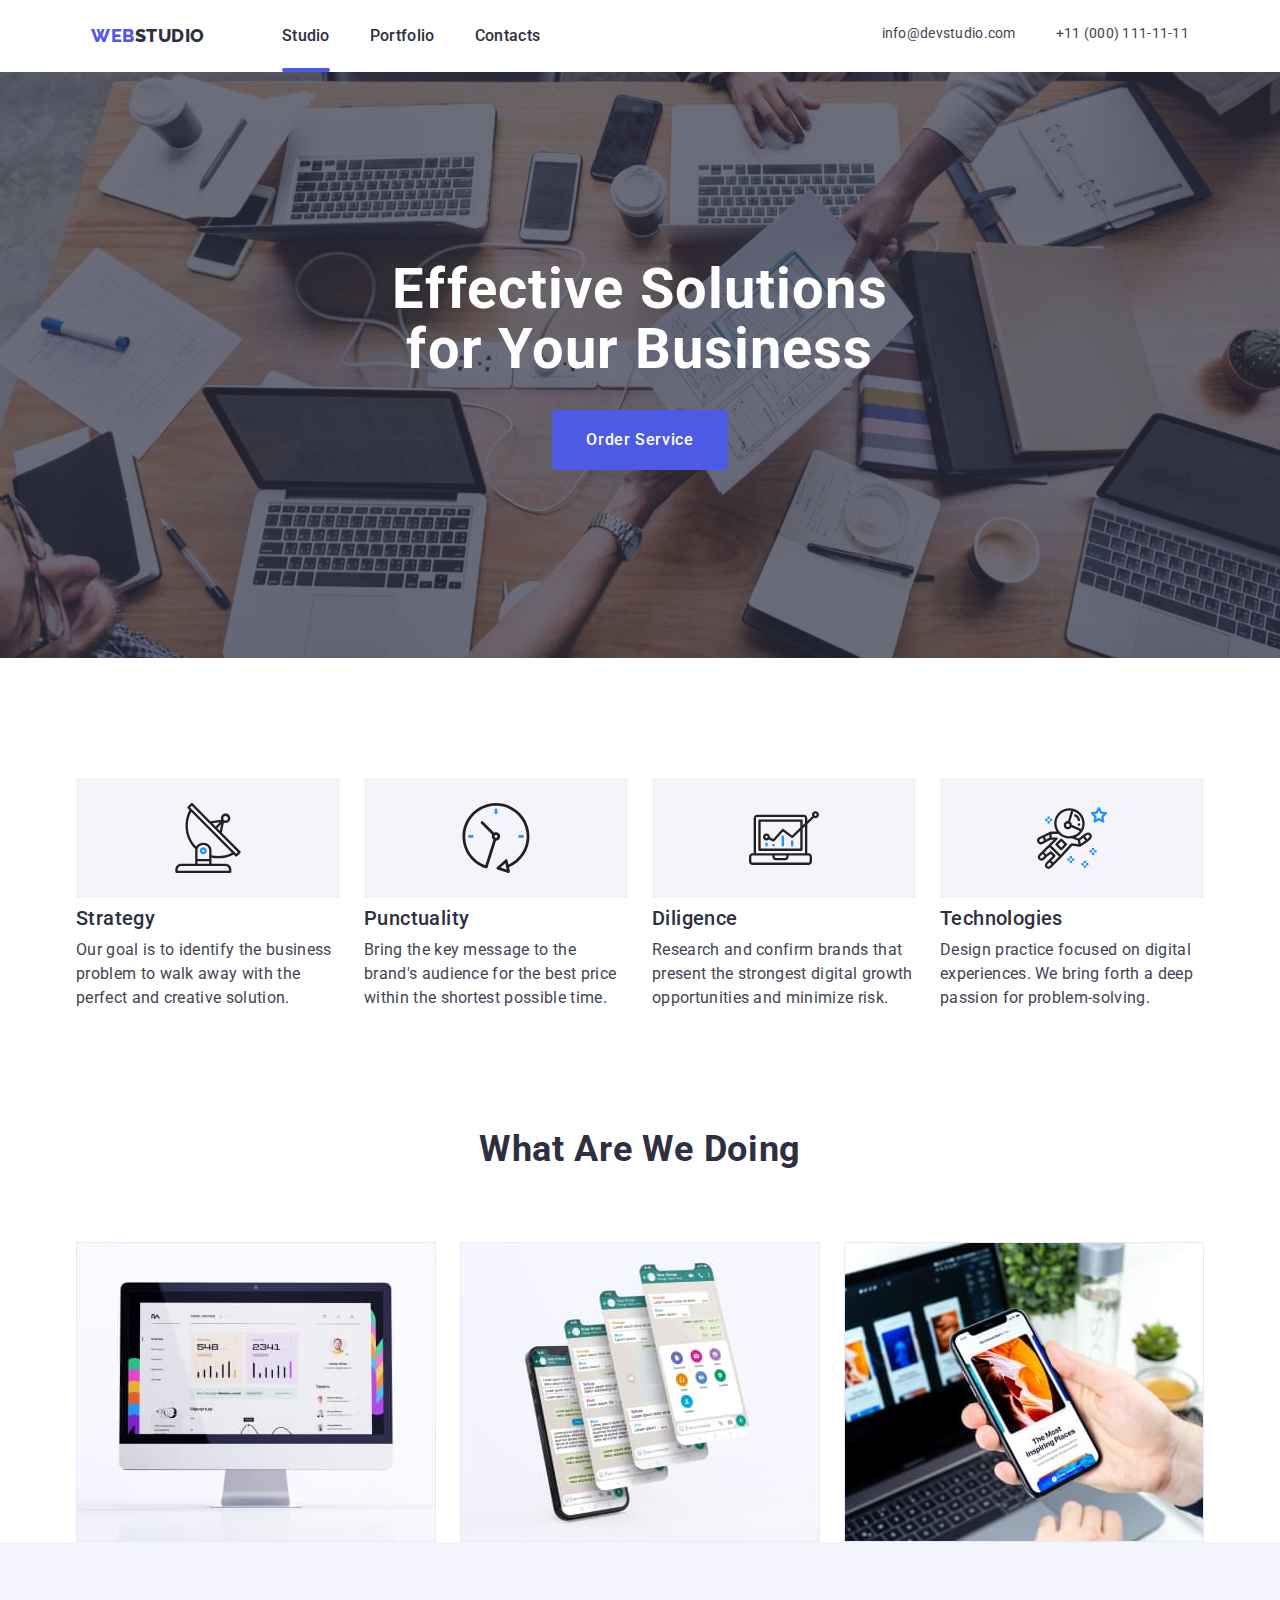
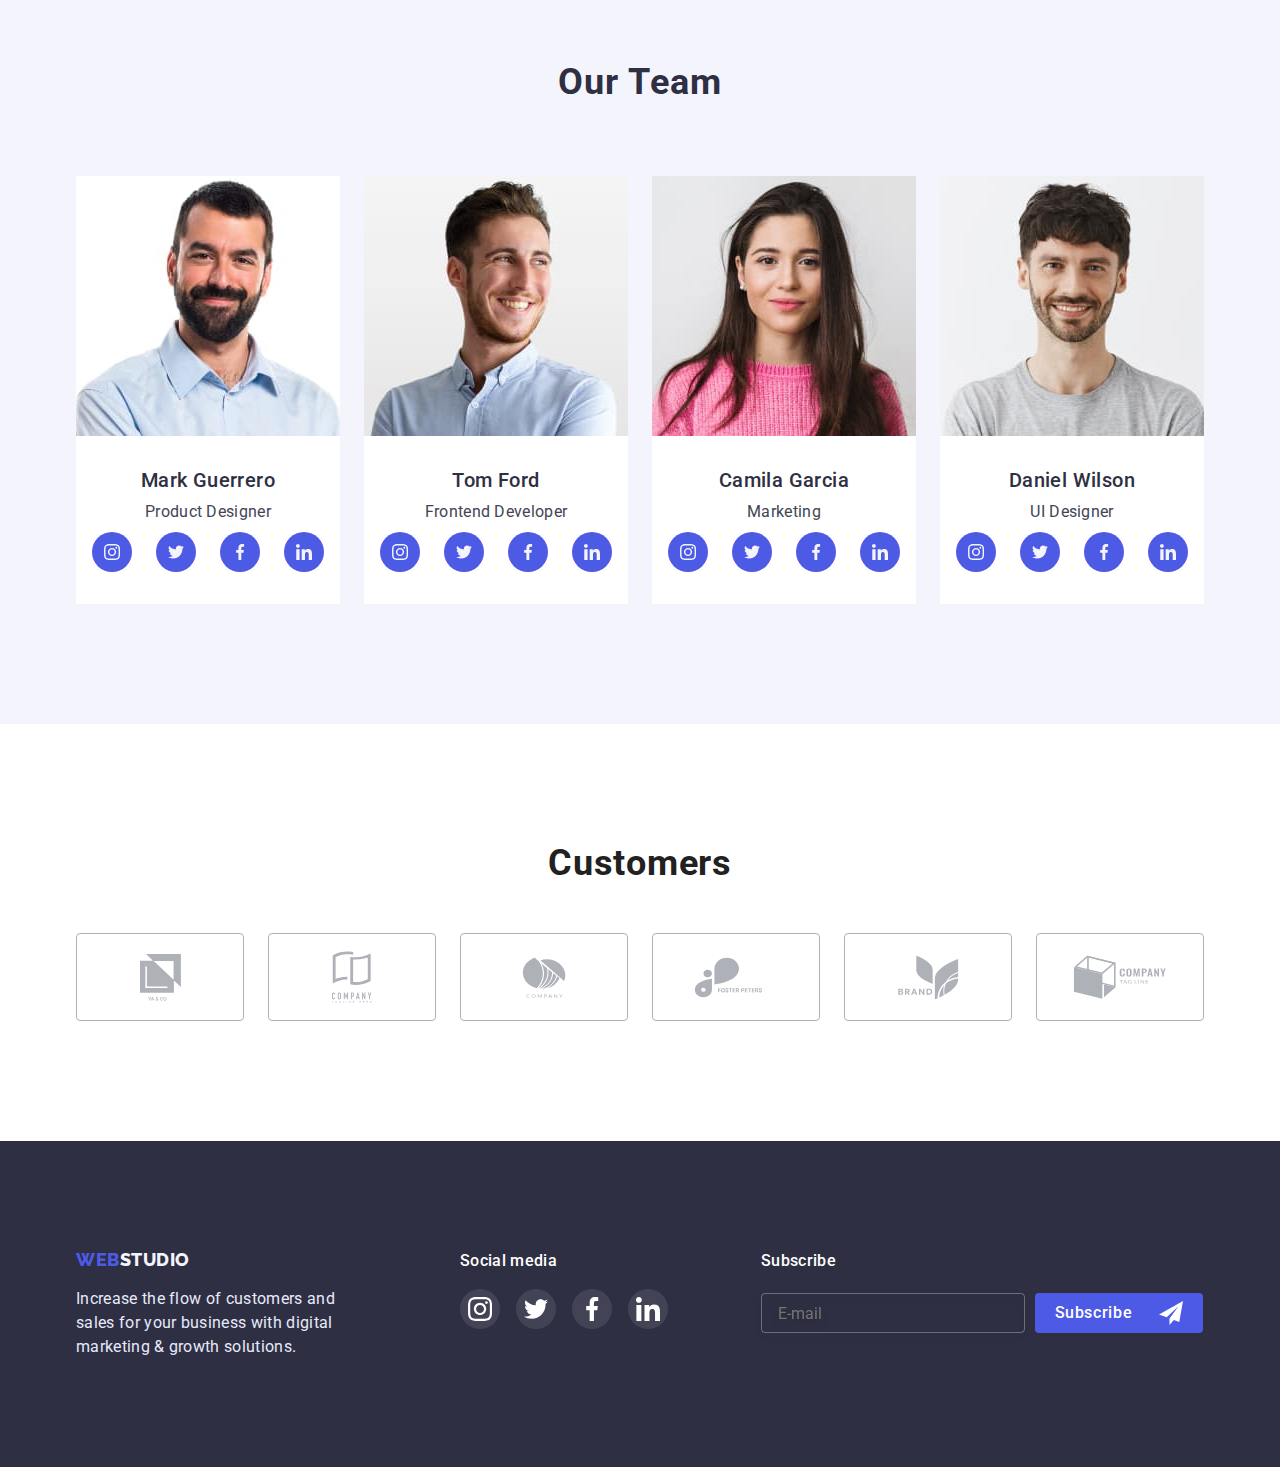
==== commit 31e8e919: "finish 95%" ====
--- a/index.html
+++ b/index.html
@@ -519,7 +519,7 @@
           </svg>
         </button>
         <ul class="header-mobile">
-          <li class="mobile-header-list"><a class="mobile-header-link" href="./index.html">Studio</a></li>
+          <li class="mobile-header-list"><a class="mobile-header-link moobile-acent" href="./index.html">Studio</a></li>
           <li class="mobile-header-list"><a class="mobile-header-link" href="./portfolio.html">Portfolio</a></li>
           <li class="mobile-header-list"><a class="mobile-header-link" href="#"><span class="mobile-header-contacts">Contacts</span></a></li>
         </ul>
@@ -531,40 +531,42 @@
             <a class="posted-mobile-link" href="mailto:info@devstudio.com"> info@devstudio.com</a>
           </li>
           </ul>
-          <ul class="icon-team">
-                  <li class="icon-team-bloks">
-                    <a class="icon-team-links" href=""
-                      ><svg class="icon-time-icon" width="24" height="24">
-                        <use
-                          href="./images-2/icons.svg#icon-instagram"
-                        ></use></svg
-                    ></a>
-                  </li>
-                  <li class="icon-team-bloks">
-                    <a class="icon-team-links" href=""
-                      ><svg class="icon-time-icon" width="24" height="24">
-                        <use
-                          href="./images-2/icons.svg#icon-twitter"
-                        ></use></svg
-                    ></a>
-                  </li>
-                  <li class="icon-team-bloks">
-                    <a class="icon-team-links" href=""
-                      ><svg class="icon-time-icon" width="24" height="24">
-                        <use
-                          href="./images-2/icons.svg#icon-facebook"
-                        ></use></svg
-                    ></a>
-                  </li>
-                  <li class="icon-team-bloks">
-                    <a class="icon-team-links" href=""
-                      ><svg class="icon-time-icon" width="24" height="24">
-                        <use
-                          href="./images-2/icons.svg#icon-linkedin"
-                        ></use></svg
-                    ></a>
-                  </li>
-                </ul>
+          <div class="container-icon-team-mobile">
+            <ul class="icon-team">
+                    <li class="icon-team-bloks">
+                      <a class="icon-team-links" href=""
+                        ><svg class="icon-time-icon" width="24" height="24">
+                          <use
+                            href="./images-2/icons.svg#icon-instagram"
+                          ></use></svg
+                      ></a>
+                    </li>
+                    <li class="icon-team-bloks">
+                      <a class="icon-team-links" href=""
+                        ><svg class="icon-time-icon" width="24" height="24">
+                          <use
+                            href="./images-2/icons.svg#icon-twitter"
+                          ></use></svg
+                      ></a>
+                    </li>
+                    <li class="icon-team-bloks">
+                      <a class="icon-team-links" href=""
+                        ><svg class="icon-time-icon" width="24" height="24">
+                          <use
+                            href="./images-2/icons.svg#icon-facebook"
+                          ></use></svg
+                      ></a>
+                    </li>
+                    <li class="icon-team-bloks">
+                      <a class="icon-team-links" href=""
+                        ><svg class="icon-time-icon" width="24" height="24">
+                          <use
+                            href="./images-2/icons.svg#icon-linkedin"
+                          ></use></svg
+                      ></a>
+                    </li>
+                  </ul>
+          </div>
           
       </div>
     </div>
--- a/css/styles.css
+++ b/css/styles.css
@@ -112,7 +112,7 @@
  
 
 .container {
-    width: 1158px;
+    width: 1128px;
     padding-left: 15px;
     padding-right: 15px;
     margin: 0 auto;
@@ -275,7 +275,7 @@
 
 /* Опис проєктів */
 .about h3 {
-    text-align: center;
+    text-align: left;
     font-weight: 500;
     font-size: 20px;
     line-height: 1.2;
@@ -659,7 +659,7 @@
     font-family: 'Raleway';
     font-weight: 800;
     font-size: 18px;
-    line-height: 1.17px;
+    line-height: 1.17;
     letter-spacing: 0.03em;
     text-decoration: none;
     color: var(--brand-color);
@@ -904,7 +904,7 @@
     border: 1px solid rgba(0, 0, 0, 0.1);
     border-radius: 50%;
     align-items: center;
-    transition: background-color var(--o-animation);
+    transition: background-color var(--o-animation), color var(--o-animation);
 }
 .modal .modal-close:hover,
 .modal .modal-close:focus {
@@ -1044,7 +1044,7 @@
 
 
 
-@media screen and (min-width: 0px) and (max-width: 479px){
+@media screen and (min-width: 320px) and (max-width: 767px){
     /* body {
         display: block;
         text-align: center;
@@ -1165,6 +1165,7 @@
         line-height: 1.11;
         letter-spacing: 0.02em;
         color: #2E2F42;
+        text-align: center;
     }
     .list-project {
         font-family: 'Roboto';
@@ -1188,13 +1189,17 @@
         padding-top: 96px;
         padding-bottom: 128px;
     }
+    .container-icon-team-mobile {
+        width: 328px;
+        margin: 0 auto;
+    }
     .icon-team {
         display: flex;
         text-align: center;
     }
-    .icon-team li {
-
-    }
+    .icon-team-bloks {
+        margin-right: 0;
+    } 
     .team {
         display: block;
         align-items: center;   
@@ -1258,20 +1263,21 @@
         margin-left: 0 ;
     }
     .container-left  {
+        width: 268px;
         text-align: center;
         margin: 0 auto;
-        padding-bottom: 72px;
-        padding-left: 80px;
-        padding-right: 80px;
+        margin-bottom: 72px;
+        
     }
     .container-left p {
         width: 100%;
         margin-top: 16px;
+        text-align: left;
     }
     .container-right {
-        padding-bottom: 72px;
-        padding-left: 92px;
-        padding-right: 92px;
+        width: 208px;
+        margin: 0 auto;
+        margin-bottom: 72px;
     }
     .footer {
         width: 428px;
@@ -1335,7 +1341,7 @@
         left: 50%;
         transform: translate(-50%, -50%);
         width: 428px;
-        height: 796px;
+        height: 100%;
         background: #FFFFFF;
         border-radius: 4px;
         box-shadow: 0px 1px 3px rgba(0, 0, 0, 0.12), 0px 1px 1px rgba(0, 0, 0, 0.14), 0px 2px 1px rgba(0, 0, 0, 0.2);
@@ -1388,6 +1394,9 @@
     .mobile-header-link:focus {
         color: #404BBF;
     }
+    .moobile-acent {
+        color: #404BBF;
+    }
     .posted-mobile {
         display: block;
     }
@@ -1401,7 +1410,7 @@
         font-size: 36px;
         line-height: 1.11;
         text-transform: capitalize;
-        color: #434455;
+        color: #404BBF;
         transition: color 250ms var(--o-animation);
     }
     .posted-mobile-link {
@@ -1438,7 +1447,7 @@
 
 }
 
-@media screen and (min-width: 479px) and (max-width: 767px) {
+@media screen and (min-width: 768px) and (max-width: 1199px) {
     .container {
         width: 736px;
         display: flex;
@@ -1602,33 +1611,33 @@
     }
 }
 
-@media screen and (min-width: 768px) {
+@media screen and (min-width: 1200px) {
    body {
-    max-width: 1200px;
-    margin: 0 auto;
+    max-width: 1440px;
+    /* margin: 0 auto; */
    }
     .burger-header {
     display: none;
    }
-   .posted a {
+   .link {
     margin-right: 40px;
    }
    .link-mailto a {
     margin-right: 0;
    }
-   .header-link {
+   /* .header-link {
     width: 1200px;
     margin: 0 auto;
-   }
+   } */
    .header-container {
-    padding-left: 120px;
-    padding-right: 120px;
-    margin: 0 auto;
+    /* padding-left: 120px;
+    padding-right: 120px; */
+    /* margin: 0 auto; */
    }
    .hero {
     display: block;
-    width: 1200px;
-    height: 600px;
+    max-width: 1440px;
+    /* height: 600px; */
     justify-content: center;
     text-align: center;
     margin: 0 auto;
@@ -1639,7 +1648,7 @@
    @media (min-resolution: 2dppx), (min-device-pixel-ratio: 2) {
        .hero {
            background-image: linear-gradient(rgba(46, 47, 66, 0.7), rgba(46, 47, 66, 0.7)), url(../images-adaptive/description/people-office-desctop@2x.jpg);
-           background-size: 1200px 600px;
+           background-size: 1440px;
        }
    }
    .about-sections {
@@ -1650,12 +1659,16 @@
     display: flex;
    }
    .about {
-    display: block;
-    width: 1200px;
+    /* display: block; */
+    /* width: 1200px; */
     justify-content: center;
     text-align: center;
     margin: 0 auto;
-    padding: 120px 36px;
+    /* padding: 120px 36px; */
+   }
+   .about-container {
+    width: 1128px;
+    margin: 0 auto;
    }
    .list-project {
     text-align: left;
@@ -1665,7 +1678,7 @@
     letter-spacing: 0.02em;
     color: #434455;
    }
-   .section-description {
+   /* .section-description {
     display: block;
     width: 1200px;
     justify-content: center;
@@ -1673,6 +1686,10 @@
     margin: 0 auto;
     padding: 120px 36px;
     padding-top: 0;
+   } */
+   .section-description-container {
+    width: 1128px;
+    margin: 0 auto;
    }
    .section-description-text {
     font-family: 'Roboto';
@@ -1690,19 +1707,26 @@
     display: flex;
     justify-content: space-between;
    }
-   .section-team {
+   /* .section-team {
         display: block;
         width: 1200px;
         justify-content: center;
         text-align: center;
         margin: 0 auto;
         padding: 120px 36px;
+   } */
+   .section-team-containers {
+    width: 1128px;
+    margin: 0 auto;
    }
    .team {
     display: flex;
    }
    .icon-team {
     display: flex;
+   }
+   .icon-team-bloks:last-child {
+    margin-right: 0;
    }
    .icon-regular-customers li:nth-last-child(2n) {
     margin-left: 24px;
@@ -1713,23 +1737,33 @@
    .section-team-container {
     padding: 32px 16px;
    }
-   .regular-customers {
+   /* .regular-customers {
     display: block;
     width: 1200px;
     justify-content: center;
     text-align: center;
     margin: 0 auto;
     padding: 120px 36px;
+   } */
+   .regular-customers-container {
+    width: 1128px;
+    margin: 0 auto;
    }
    .icon-regular-customers {
     display: flex;
    }
+   .footer {
+    background-color: #2E2F42;
+    max-width: 1440px;
+    margin: 0;
+   }
    .footer-container {
     display: block;
-    background-color: #2E2F42;
-    width: 1200px;
-    padding: 108px 36px;
-    display: flex;
+    /* background-color: #2E2F42; */
+    width: 1128px;
+    padding: 108px 0px;
+    display: flex;
+    margin: 0 auto;
    }
    .footer-contauner-tablet {
     display: flex;
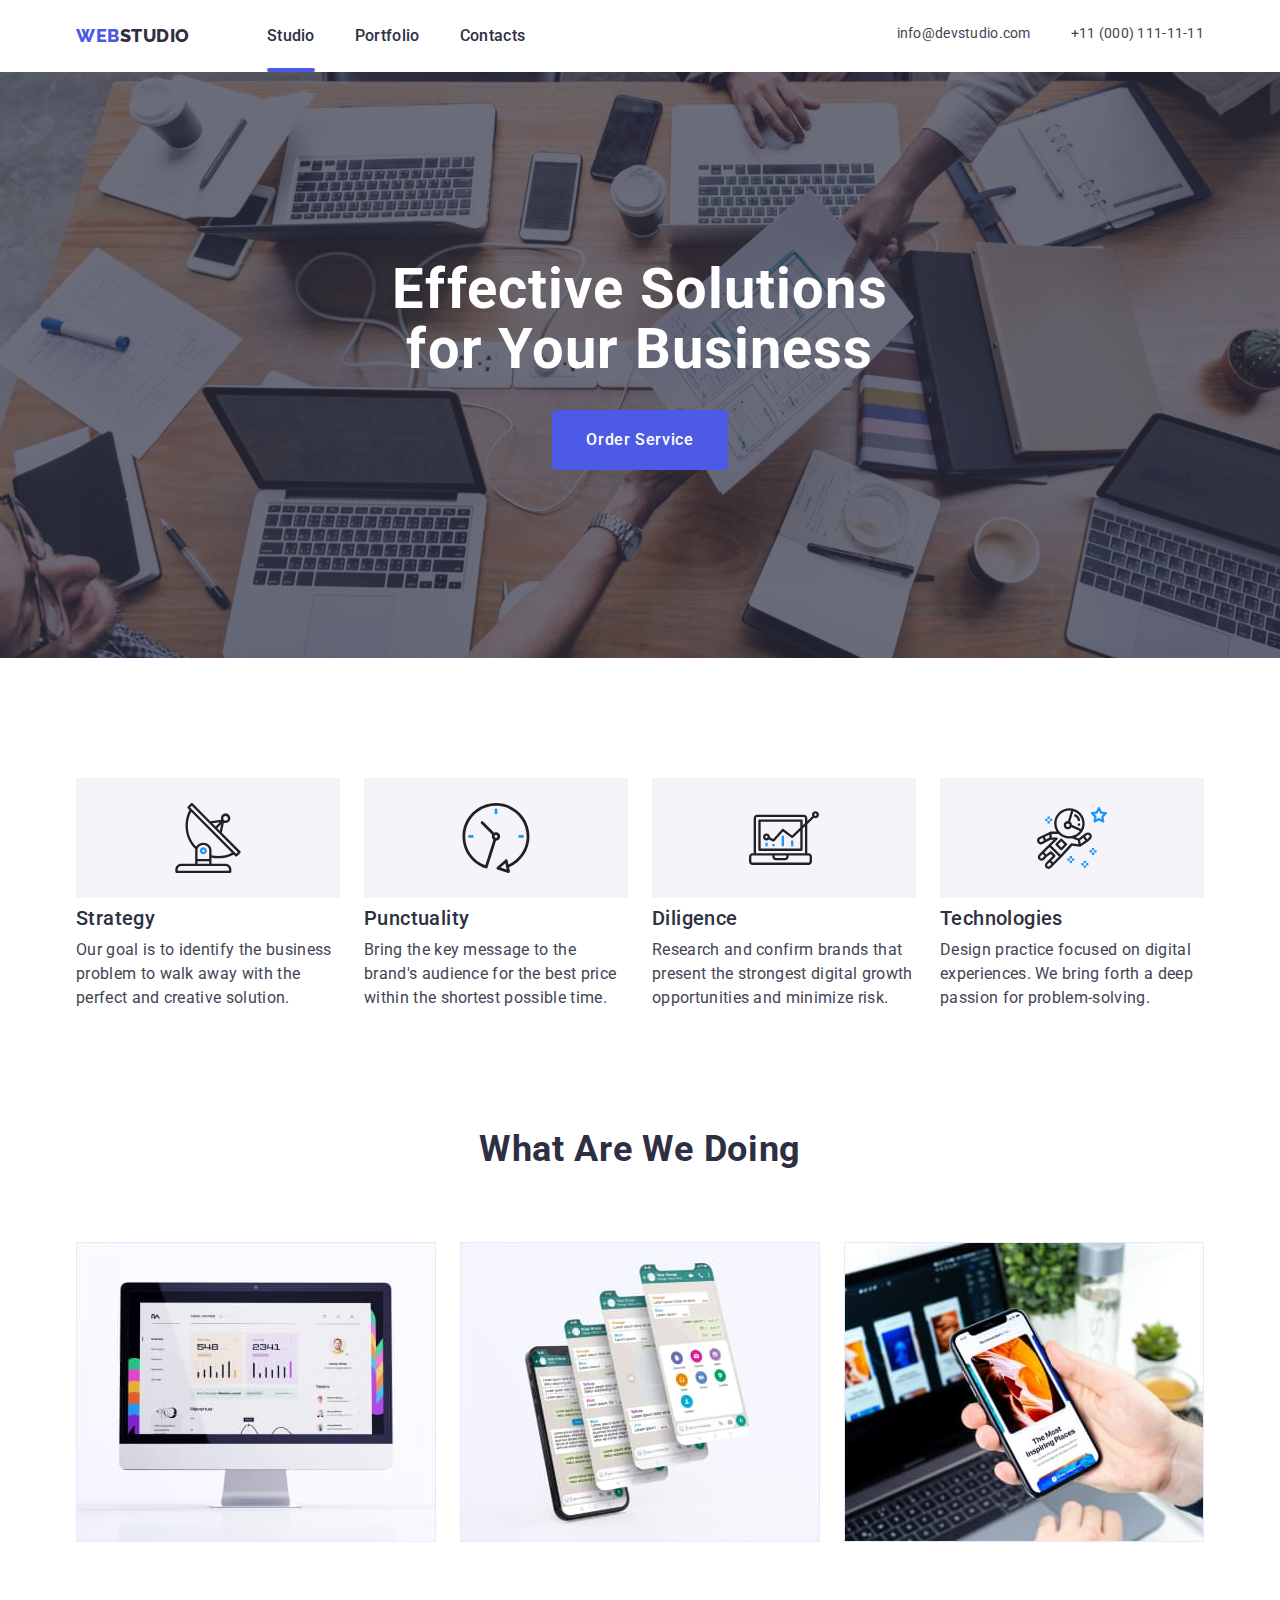
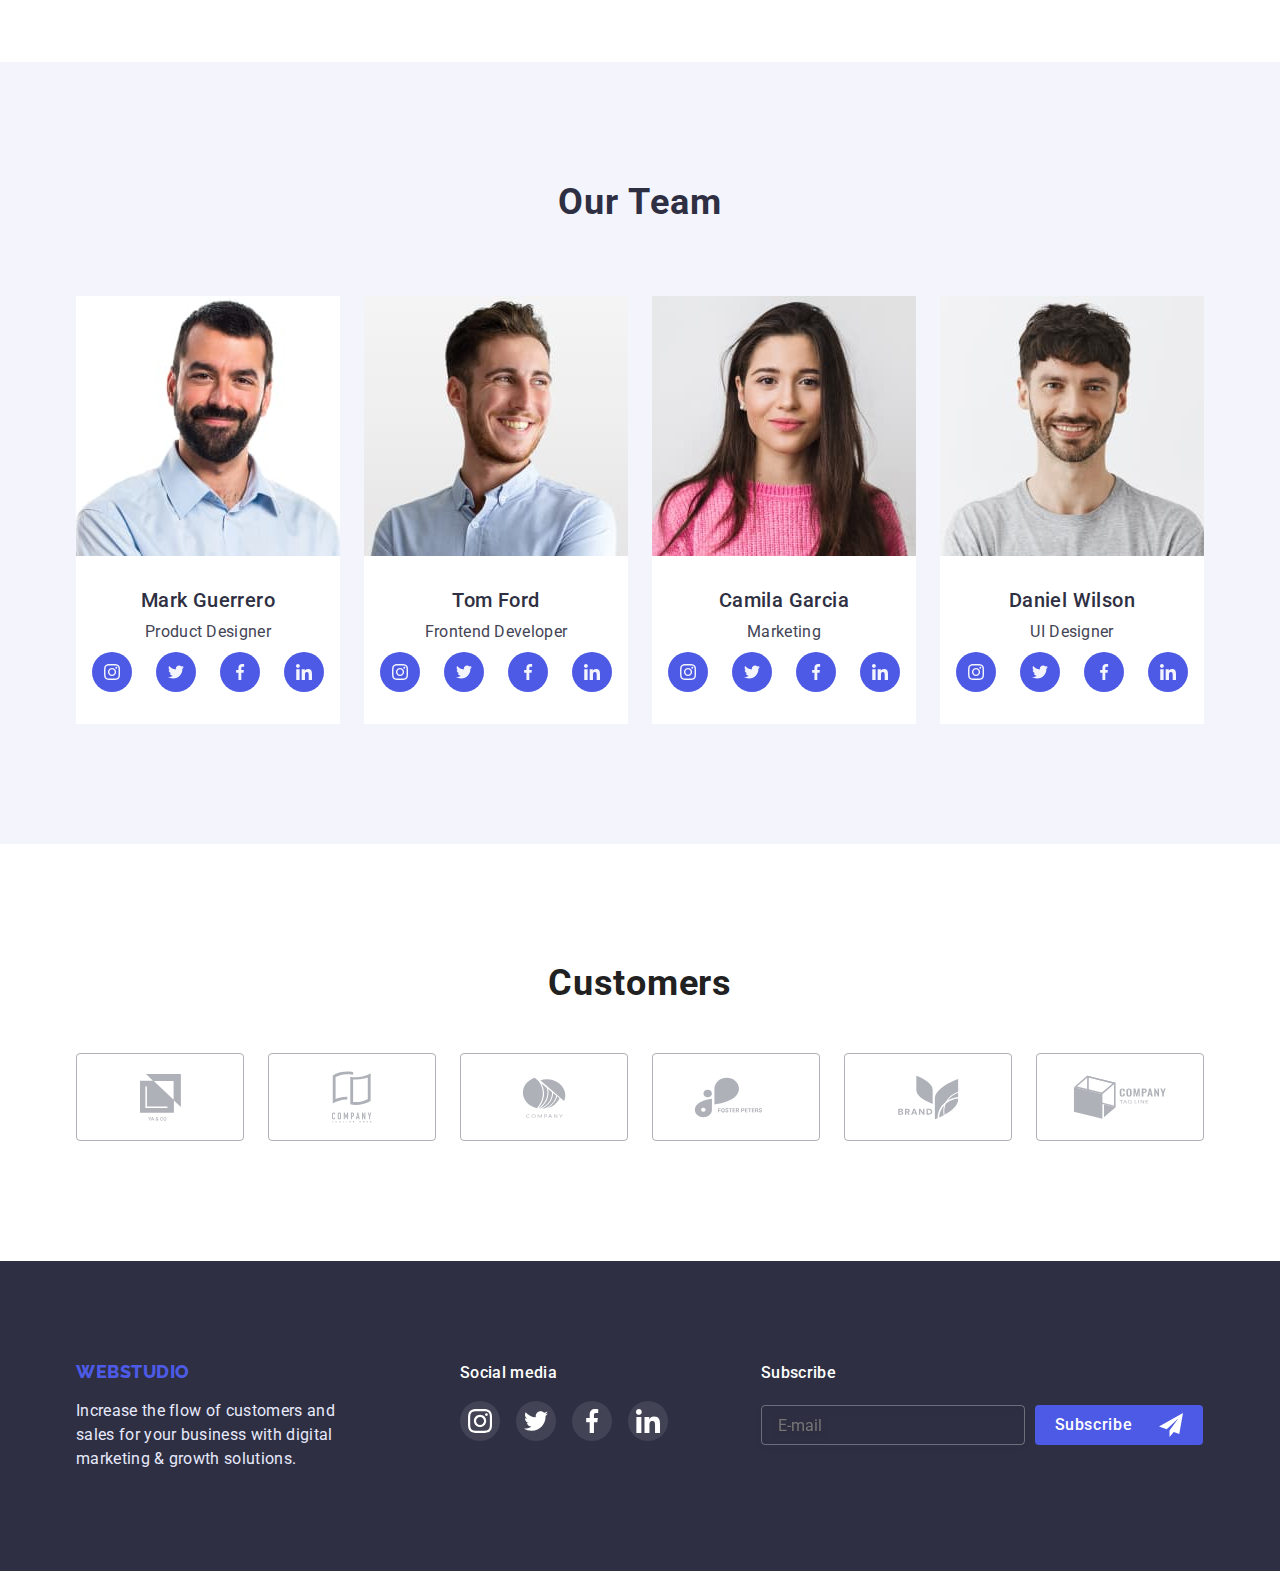
==== commit e8f7f813: "finished 98%" ====
--- a/index.html
+++ b/index.html
@@ -27,8 +27,14 @@
         >
         <button type="button" class="burger-header" data-modal-mobile-open>
           <svg class="burger-header-fone">
-                <!-- <use class="icon-cross" href="./images-2/icons.svg#icon-close" width="24" height="24"></use> -->
-                <use class="burger-header-icon" href="./images-2/icons.svg#burger" width="32px" height="22px" aria-label="переключатель мобильного меню"></use>
+            <!-- <use class="icon-cross" href="./images-2/icons.svg#icon-close" width="24" height="24"></use> -->
+            <use
+              class="burger-header-icon"
+              href="./images-2/icons.svg#burger"
+              width="32px"
+              height="22px"
+              aria-label="переключатель мобильного меню"
+            ></use>
           </svg>
         </button>
         <nav class="auth-nav">
@@ -146,15 +152,22 @@
           <h2 class="section-description-text">What are we doing</h2>
           <ul class="section-img">
             <li>
-              <img 
-              srcset="./images-adaptive/monitor.jpg 1x, ./images-adaptive/monitor@2x.jpg 2x"
-              src="./images-3/img-mac.jpg" 
-              alt="Працюємо" 
-              width="360" />
-            </li>
-            <li>
               <img
-                srcset="./images-adaptive/screen.jpg 1x, ./images-adaptive/screen@2x.jpg 2x"
+                srcset="
+                  ./images-adaptive/monitor.jpg    1x,
+                  ./images-adaptive/monitor@2x.jpg 2x
+                "
+                src="./images-3/img-mac.jpg"
+                alt="Працюємо"
+                width="360"
+              />
+            </li>
+            <li>
+              <img
+                srcset="
+                  ./images-adaptive/screen.jpg    1x,
+                  ./images-adaptive/screen@2x.jpg 2x
+                "
                 src="./images-3/img-phones.jpg"
                 alt="Створюємо"
                 width="360"
@@ -162,7 +175,10 @@
             </li>
             <li>
               <img
-                srcset="./images-adaptive/screen-mac.jpg 1x, ./images-adaptive/screen-mac@2x.jpg 2x"
+                srcset="
+                  ./images-adaptive/screen-mac.jpg    1x,
+                  ./images-adaptive/screen-mac@2x.jpg 2x
+                "
                 src="./images-3/img-fon-screen.jpg"
                 alt="Творимо"
                 width="360"
@@ -178,10 +194,13 @@
           <ul class="team">
             <li class="section-team-cards">
               <img
-                srcset="./images-adaptive/mark-guerrero.jpg 1x, ./images-adaptive/mark-guerrero@2x.jpg 2x"
+                srcset="
+                  ./images-adaptive/mark-guerrero.jpg    1x,
+                  ./images-adaptive/mark-guerrero@2x.jpg 2x
+                "
                 src="./images-3/mark.jpg"
                 alt="Mark Guerrero"
-                width="264px"
+                width="264"
               />
               <div class="section-team-container">
                 <h3 class="list-names">Mark Guerrero</h3>
@@ -223,11 +242,15 @@
               </div>
             </li>
             <li class="section-team-cards">
-              <img 
-              srcset="./images-adaptive/tom-ford.jpg 1x, ./images-adaptive/tom-ford@2x.jpg 2x"
-              src="./images-3/tom.jpg" 
-              alt="Tom Ford" 
-              width="264px" />
+              <img
+                srcset="
+                  ./images-adaptive/tom-ford.jpg    1x,
+                  ./images-adaptive/tom-ford@2x.jpg 2x
+                "
+                src="./images-3/tom.jpg"
+                alt="Tom Ford"
+                width="264"
+              />
               <div class="section-team-container">
                 <h3 class="list-names">Tom Ford</h3>
                 <p class="list-team">Frontend Developer</p>
@@ -269,10 +292,13 @@
             </li>
             <li class="section-team-cards">
               <img
-                srcset="./images-adaptive/camila-garcia.jpg 1x, ./images-adaptive/camila-garcia@2x.jpg 2x"
+                srcset="
+                  ./images-adaptive/camila-garcia.jpg    1x,
+                  ./images-adaptive/camila-garcia@2x.jpg 2x
+                "
                 src="./images-3/camila.jpg"
                 alt="Camila Garcia"
-                width="264px"
+                width="264"
               />
               <div class="section-team-container">
                 <h3 class="list-names">Camila Garcia</h3>
@@ -315,10 +341,13 @@
             </li>
             <li class="section-team-cards">
               <img
-                srcset="./images-adaptive/daniel-wilson.jpg 1x, ./images-adaptive/daniel-wilson@2x.jpg 2x"
+                srcset="
+                  ./images-adaptive/daniel-wilson.jpg    1x,
+                  ./images-adaptive/daniel-wilson@2x.jpg 2x
+                "
                 src="./images-3/daniel.jpg"
                 alt="Daniel Wilson"
-                width="264px"
+                width="264"
               />
               <div class="section-team-container">
                 <h3 class="list-names">Daniel Wilson</h3>
@@ -410,164 +439,221 @@
     <!-- Футер -->
     <footer class="footer">
       <div class="footer-container">
-      <div class="footer-contauner-tablet">
-        <div class="container-left">
-          <a class="logo-footer" href="./index.html"><span class="web-footer">Web<span>Studio</a>
+        <div class="footer-contauner-tablet">
+          <div class="container-left">
+            <a class="logo-footer" href="./index.html"
+              ><span class="web-footer">Web</span>Studio</a
+            >
             <address>
-              <p>Increase the flow of customers and sales for your business with digital marketing & growth solutions.</p>
+              <p>
+                Increase the flow of customers and sales for your business with
+                digital marketing & growth solutions.
+              </p>
             </address>
-        </div>
-         <div class="container-right">
-          <h2 class="footer-rigth-title">Social media</h2>
+          </div>
+          <div class="container-right">
+            <h2 class="footer-rigth-title">Social media</h2>
             <ul class="icon-team">
-                    <li class="icon-team-elements"><a class="container-right-link" href=""><svg width="24" height="24">
-                  <use href="./images-2/icons.svg#icon-instagram"></use>
-                  </svg></a></li>
-                    <li class="icon-team-elements"><a class="container-right-link" href=""><svg width="24" height="24">
-                  <use href="./images-2/icons.svg#icon-twitter"></use>
-                  </svg></a></li>
-                    <li class="icon-team-elements"><a class="container-right-link" href=""><svg width="24" height="24">
-                  <use href="./images-2/icons.svg#icon-facebook"></use>
-                  </svg></a></li>
-                    <li class="icon-team-elements"><a class="container-right-link" href=""><svg width="24" height="24">
-                  <use href="./images-2/icons.svg#icon-linkedin"></use>
-                  </svg></a></li>
+              <li class="icon-team-elements">
+                <a class="container-right-link" href=""
+                  ><svg width="24" height="24">
+                    <use href="./images-2/icons.svg#icon-instagram"></use></svg
+                ></a>
+              </li>
+              <li class="icon-team-elements">
+                <a class="container-right-link" href=""
+                  ><svg width="24" height="24">
+                    <use href="./images-2/icons.svg#icon-twitter"></use></svg
+                ></a>
+              </li>
+              <li class="icon-team-elements">
+                <a class="container-right-link" href=""
+                  ><svg width="24" height="24">
+                    <use href="./images-2/icons.svg#icon-facebook"></use></svg
+                ></a>
+              </li>
+              <li class="icon-team-elements">
+                <a class="container-right-link" href=""
+                  ><svg width="24" height="24">
+                    <use href="./images-2/icons.svg#icon-linkedin"></use></svg
+                ></a>
+              </li>
             </ul>
-         </div>
+          </div>
+        </div>
+        <div class="container-footer-title">
+          <p class="footer-title">Subscribe</p>
+          <form class="futter-form">
+            <label class="footer-title-email">
+              <span class="footer-form-input-wrapper">
+                <input
+                  class="footer-form-input"
+                  type="email"
+                  name="footer-email"
+                  required
+                  placeholder="E-mail"
+                />
+              </span>
+            </label>
+
+            <button type="submit" class="footer-form-submit">
+              Subscribe<svg
+                class="footer-form-input-icon"
+                width="18"
+                height="18"
+              >
+                <use href="./images-2/icons.svg#icon-send"></use>
+              </svg>
+            </button>
+          </form>
+        </div>
       </div>
-       <div class="container-footer-title">
-        <p class="footer-title">Subscribe</p>
-       <form class="futter-form">
-        <label class="footer-title-email">
-                <span class="footer-form-input-wrapper">
-                  <input class="footer-form-input" type="email" name="footer-email" required placeholder="E-mail" >
-                </span>
-        </label>
-        
-          <button type="submit" class="footer-form-submit">Subscribe<svg class="footer-form-input-icon" width="18" height="18">
-                <use href="./images-2/icons.svg#icon-send"></use>
-              </svg></button>
-              
-        
-       </form>
-       </div>
-      
-      </div>
-      
     </footer>
     <div class="backdrop is-hidden" data-modal>
-          <div class="modal">
-            <button class="modal-close" type="button" data-modal-close>
-              <svg width="24" height="24" >
-                <use href="./images-2/icons.svg#icon-close"></use>
-               </svg>
-            </button>
-
-              <p>Leave your contacts and we will call you back</p>
-            <form name="modal-form">
-              
-              <label class="modal-form-field">
-                <span class="modal-form-input-desk">Name</span>
-                <span class="modal-form-input-wrapper">
-                  <input class="modal-form-input" type="text"  name="user-name" required>
+      <div class="modal">
+        <button class="modal-close" type="button" data-modal-close>
+          <svg width="24" height="24">
+            <use href="./images-2/icons.svg#icon-close"></use>
+          </svg>
+        </button>
+
+        <p>Leave your contacts and we will call you back</p>
+        <form name="modal-form">
+          <label class="modal-form-field">
+            <span class="modal-form-input-desk">Name</span>
+            <span class="modal-form-input-wrapper">
+              <input
+                class="modal-form-input"
+                type="text"
+                name="user-name"
+                required
+              />
               <svg class="modal-form-input-icon" width="18" height="18">
                 <use href="./images-2/icons.svg#icon-person"></use>
               </svg>
-                </span>
-              </label>
-              
-              <label class="modal-form-field">
-                <span class="modal-form-input-desk">Phone</span>
-                <span class="modal-form-input-wrapper">
-                  <input class="modal-form-input" type="tel" name="user-phone" required>
+            </span>
+          </label>
+
+          <label class="modal-form-field">
+            <span class="modal-form-input-desk">Phone</span>
+            <span class="modal-form-input-wrapper">
+              <input
+                class="modal-form-input"
+                type="tel"
+                name="user-phone"
+                required
+              />
               <svg class="modal-form-input-icon" width="18" height="18">
                 <use href="./images-2/icons.svg#icon-phone"></use>
               </svg>
-                </span>
-              </label>
-              
-              <label class="modal-form-field">
-                <span class="modal-form-input-desk">Email</span>
-                <span class="modal-form-input-wrapper">
-                  <input class="modal-form-input" type="email" name="user-mail" required>
+            </span>
+          </label>
+
+          <label class="modal-form-field">
+            <span class="modal-form-input-desk">Email</span>
+            <span class="modal-form-input-wrapper">
+              <input
+                class="modal-form-input"
+                type="email"
+                name="user-mail"
+                required
+              />
               <svg class="modal-form-input-icon" width="18" height="18">
                 <use href="./images-2/icons.svg#icon-email"></use>
               </svg>
-                </span>
-              </label>
-              <label>
-                <span class="modal-form-input-desk">Comment</span>
-                <textarea name="user-message" class="modal-form-massage" placeholder="Введіть текст"></textarea>
-              </label>
-              <input type="checkbox" id="user-polisy" name="user-polisy" value="user-polisy" class="modal-form-check visually-hidden" required>
-              <label for="user-polisy" class="modal-form-check-desc">
-                I accept the terms and conditions of the &nbsp;<a href="#">Privacy Policy</a>
-              </label>
-              <button type="submit" class="modal-form-submit">Send</button>
-            </form>
-
-            
-            
-          </div>
-        
+            </span>
+          </label>
+          <label>
+            <span class="modal-form-input-desk">Comment</span>
+            <textarea
+              name="user-message"
+              class="modal-form-massage"
+              placeholder="Введіть текст"
+            ></textarea>
+          </label>
+          <input
+            type="checkbox"
+            id="user-polisy"
+            name="user-polisy"
+            value="user-polisy"
+            class="modal-form-check visually-hidden"
+            required
+          />
+          <label for="user-polisy" class="modal-form-check-desc">
+            I accept the terms and conditions of the &nbsp;<a href="#"
+              >Privacy Policy</a
+            >
+          </label>
+          <button type="submit" class="modal-form-submit">Send</button>
+        </form>
+      </div>
     </div>
     <div class="mobile-backdrop is-hidden" data-modal-mobile>
       <div class="mobile-modal">
-        <button class="mobile-modal-close is-open" type="button" data-modal-mobile-close>
-          <svg width="24" height="24" >
-                <use href="./images-2/icons.svg#icon-close"></use>
+        <button
+          class="mobile-modal-close is-open"
+          type="button"
+          data-modal-mobile-close
+        >
+          <svg width="24" height="24">
+            <use href="./images-2/icons.svg#icon-close"></use>
           </svg>
         </button>
         <ul class="header-mobile">
-          <li class="mobile-header-list"><a class="mobile-header-link moobile-acent" href="./index.html">Studio</a></li>
-          <li class="mobile-header-list"><a class="mobile-header-link" href="./portfolio.html">Portfolio</a></li>
-          <li class="mobile-header-list"><a class="mobile-header-link" href="#"><span class="mobile-header-contacts">Contacts</span></a></li>
+          <li class="mobile-header-list">
+            <a class="mobile-header-link moobile-acent" href="./index.html"
+              >Studio</a
+            >
+          </li>
+          <li class="mobile-header-list">
+            <a class="mobile-header-link" href="./portfolio.html">Portfolio</a>
+          </li>
+          <li class="mobile-header-list">
+            <a class="mobile-header-link" href="#"
+              ><span class="mobile-header-contacts">Contacts</span></a
+            >
+          </li>
         </ul>
         <ul class="posted-mobile">
           <li class="mobile-posted-link">
-            <a class="posted-link-mailto" href="tel:+380961111111"> +11 (000) 111-11-11</a>
+            <a class="posted-link-mailto" href="tel:+380961111111">
+              +11 (000) 111-11-11</a
+            >
           </li>
-          <li class="mobile-posted-link ">
-            <a class="posted-mobile-link" href="mailto:info@devstudio.com"> info@devstudio.com</a>
+          <li class="mobile-posted-link">
+            <a class="posted-mobile-link" href="mailto:info@devstudio.com">
+              info@devstudio.com</a
+            >
           </li>
+        </ul>
+        <div class="container-icon-team-mobile">
+          <ul class="icon-team">
+            <li class="icon-team-bloks">
+              <a class="icon-team-links" href=""
+                ><svg class="icon-time-icon" width="24" height="24">
+                  <use href="./images-2/icons.svg#icon-instagram"></use></svg
+              ></a>
+            </li>
+            <li class="icon-team-bloks">
+              <a class="icon-team-links" href=""
+                ><svg class="icon-time-icon" width="24" height="24">
+                  <use href="./images-2/icons.svg#icon-twitter"></use></svg
+              ></a>
+            </li>
+            <li class="icon-team-bloks">
+              <a class="icon-team-links" href=""
+                ><svg class="icon-time-icon" width="24" height="24">
+                  <use href="./images-2/icons.svg#icon-facebook"></use></svg
+              ></a>
+            </li>
+            <li class="icon-team-bloks">
+              <a class="icon-team-links" href=""
+                ><svg class="icon-time-icon" width="24" height="24">
+                  <use href="./images-2/icons.svg#icon-linkedin"></use></svg
+              ></a>
+            </li>
           </ul>
-          <div class="container-icon-team-mobile">
-            <ul class="icon-team">
-                    <li class="icon-team-bloks">
-                      <a class="icon-team-links" href=""
-                        ><svg class="icon-time-icon" width="24" height="24">
-                          <use
-                            href="./images-2/icons.svg#icon-instagram"
-                          ></use></svg
-                      ></a>
-                    </li>
-                    <li class="icon-team-bloks">
-                      <a class="icon-team-links" href=""
-                        ><svg class="icon-time-icon" width="24" height="24">
-                          <use
-                            href="./images-2/icons.svg#icon-twitter"
-                          ></use></svg
-                      ></a>
-                    </li>
-                    <li class="icon-team-bloks">
-                      <a class="icon-team-links" href=""
-                        ><svg class="icon-time-icon" width="24" height="24">
-                          <use
-                            href="./images-2/icons.svg#icon-facebook"
-                          ></use></svg
-                      ></a>
-                    </li>
-                    <li class="icon-team-bloks">
-                      <a class="icon-team-links" href=""
-                        ><svg class="icon-time-icon" width="24" height="24">
-                          <use
-                            href="./images-2/icons.svg#icon-linkedin"
-                          ></use></svg
-                      ></a>
-                    </li>
-                  </ul>
-          </div>
-          
+        </div>
       </div>
     </div>
     <!-- <script src="./modal.js"></script> -->
--- a/css/styles.css
+++ b/css/styles.css
@@ -112,7 +112,7 @@
  
 
 .container {
-    width: 1128px;
+    width: 1158px;
     padding-left: 15px;
     padding-right: 15px;
     margin: 0 auto;
@@ -267,11 +267,11 @@
     background-color: var(--brand-color);
 }
 
-/* .container-portfolio .list {
+.container-portfolio .list {
     display: block;
     display: flex;
     flex-wrap: wrap ;
-} */
+}
 
 /* Опис проєктів */
 .about h3 {
@@ -287,14 +287,14 @@
     padding-top: 120px;
     padding-bottom: 120px;
 }
-/* .list-title {
+.list-title {
     font-weight: 400;
     font-size: 16px;
     line-height: 1.5;
     letter-spacing: 0.02em;
-    color: #757575;
+    color: #434455;
     margin-top: 4px;
-} */
+}
 .container-about-icon {
     height: 120px;
     display: flex;
@@ -396,7 +396,7 @@
 } */
 
 /* Hero-portfolio */
-/* .hero-portfolio button {
+.hero-portfolio button {
     font-weight: 600;
     font-size: 16px;
     line-height: 1.5;
@@ -425,7 +425,7 @@
     border: 1px solid #E7E9FC;
     border-radius: 4px;
     color: var(--brand-color);
-} */
+}
 
 /* .list li a{
     display: block;
@@ -444,7 +444,7 @@
     margin-right: 0;
 } */
 
-/* .hero-portfolio button:hover,
+.hero-portfolio button:hover,
 .hero-portfolio button:focus {
     background-color: var(--brand-color);
     color: var(--text-color);
@@ -463,13 +463,13 @@
 .list-portfolio {
     flex-wrap: wrap;
     gap: 48px 24px;
-    
+    display: flex;
 }
 .some-item {
     width: 360px;
     
-} */
-/* .list-portfolio-cards:hover,
+}
+.list-portfolio-cards:hover,
 .list-portfolio-cards:focus {
     box-shadow: 0px 1px 1px rgba(0, 0, 0, 0.12), 0px 4px 4px rgba(0, 0, 0, 0.06), 1px 4px 6px rgba(0, 0, 0, 0.16);
 }
@@ -481,18 +481,18 @@
     transform: translate(-50%, -50%);
     opacity: 1;
     background-color: rgba(77, 90, 229, 1);
-} */
-/* .some-item-thumb  {
+}
+.some-item-thumb  {
     position: relative;
     overflow: hidden;
 
 }
 .headlines {
-    font-weight: 600;
+    font-weight: 500;
     font-size: 20px;
     line-height: 1.2;
     letter-spacing: 0.02em;
-    color: #212121;
+    color: #2E2F42;
     cursor: pointer;
 }
 .list-portfolio li a  {
@@ -534,7 +534,7 @@
 }
 .section .container {
     padding-top: 0;
-} */
+}
 .section-team {
     background-color: #F4F4FD;
     padding-top: 120px;
@@ -703,7 +703,7 @@
     font-style: normal; 
 }
 
-/* .logo-footer {
+.logo-footer {
     display: block;
     margin-bottom: 20px;
 }
@@ -718,7 +718,7 @@
 }
 .link-footer .footer-link {
     margin-bottom: 9px;
-} */
+}
 
 
 .footer-container {
@@ -1064,20 +1064,13 @@
     }
     .header-container {
         display: flex;
-        max-width: 428px;
-        height: 70px;
-        padding: 24px 16px;
+        width: 428px;
+        padding: 0 16px;
         justify-content: space-between;
     }
     .header-link {
-    
-        width: 428px;
-        margin: 0 auto;
-
-        display: flex;
-        justify-content: center;
-        margin-left: auto;
-        margin-right: auto;
+        
+       padding: 24px 0;
     }
     .burger-header {
         width: 32px;
@@ -1112,7 +1105,8 @@
     .hero {
         display: block;
         width: 428px;
-        height: 432px;
+        background-repeat: no-repeat;
+        background-size: cover;
         justify-content: center;
         text-align: center;
         margin: 0 auto;
@@ -1151,11 +1145,13 @@
         margin-right: 0;
     }
     .about {
+        padding: 96px 0;
+    }
+    .about-container {
         width: 428px;
-        justify-content: center;
-        text-align: center;
-        margin: 0 auto;
-        padding: 96px 16px;
+        margin: 0 auto;
+        padding-right: 16px;
+        padding-left: 16px;
     }
     .about h3 {
         font-family: 'Roboto';
@@ -1180,14 +1176,14 @@
         display: none;
     }
     .section-team {
-        display: block;
-        width: 428px;
-        justify-content: center;
-        text-align: center;
-        align-items: center;
-        margin: 0 auto;
         padding-top: 96px;
         padding-bottom: 128px;
+    }
+    .section-team-containers {
+        width: 428px;
+        margin: 0 auto;
+        padding-left: 16px;
+        padding-right: 16px;
     }
     .container-icon-team-mobile {
         width: 328px;
@@ -1246,17 +1242,22 @@
         margin-bottom: 72px;
     }
     .regular-customers {
-        padding: 96px 16px;
+        padding: 96px 0;
+    }
+    .regular-customers-container {
         width: 428px;
         margin: 0 auto;
+        padding-left: 16px;
+        padding-right: 16px;
     }
     .icon-regular-customers li a {
         width: 190px;
     }
     .footer-container {
+        width: 428px;
+        margin: 0 auto;
+        padding: 0 16px;
         display: block;
-        background-color: #2E2F42;
-        padding: 96px 16px;
     }
     .container-footer-title {
         display: block;
@@ -1280,8 +1281,8 @@
         margin-bottom: 72px;
     }
     .footer {
-        width: 428px;
-        margin: 0 auto;
+        padding: 96px 0;
+        background-color: #2E2F42;
     }
     .futter-form {
         display: block;
@@ -1412,6 +1413,7 @@
         text-transform: capitalize;
         color: #404BBF;
         transition: color 250ms var(--o-animation);
+        text-decoration: none;
     }
     .posted-mobile-link {
         font-family: 'Roboto';
@@ -1422,6 +1424,7 @@
         letter-spacing: 0.02em;
         color: #434455;
         transition: color 250ms var(--o-animation);
+        text-decoration: none;
     }
     .posted-mobile-link:hover,
     .posted-mobile-link:focus {
@@ -1454,15 +1457,15 @@
         margin: 0 auto;
     }
     .header-container {
-        max-width: 767px;
+        width: 768px;
         justify-content: space-between;
-        padding: 0px 16px 0px 16px;
+        padding: 0px 15px 0px 15px;
     }
     .header {
         display: flex;
     }
     .header-link {
-        width: 767px;
+        /* width: 767px; */
         margin: 0 auto;
     }
     .link {
@@ -1482,13 +1485,17 @@
     .hero {
         display: block;
         width: 768px;
-        height: 436px;
+        background-repeat: no-repeat;
+        background-size: cover;
         justify-content: center;
         text-align: center;
         margin: 0 auto;
+        
+        background-image: linear-gradient(rgba(46, 47, 66, 0.7), rgba(46, 47, 66, 0.7)), url(../images-adaptive/Tablet/Dark-bg-tablet.jpg);
+    }
+    .hero-container {
         padding-top: 112px;
         padding-bottom: 112px;
-        background-image: linear-gradient(rgba(46, 47, 66, 0.7), rgba(46, 47, 66, 0.7)), url(../images-adaptive/Tablet/Dark-bg-tablet.jpg);
     }
     @media (min-resolution: 2dppx), (min-device-pixel-ratio: 2) {
         .hero {
@@ -1508,11 +1515,18 @@
         gap: 72px 24px;
     }
     .about {
+        /* width: 768px; */
+        /* justify-content: center;
+        text-align: center;
+        margin: 0 auto;
+        padding: 96px 16px; */
+    }
+    .about-container {
         width: 768px;
-        justify-content: center;
-        text-align: center;
-        margin: 0 auto;
-        padding: 96px 16px;
+        margin: 0 auto;
+        padding-left: 15px;
+        padding-right: 15px;
+
     }
     .about h3 {
         text-align: left;
@@ -1552,11 +1566,13 @@
         text-align: center;
         flex-wrap: wrap;
         gap: 64px 24px;
+        justify-content: center;
     }
     .section-team {
-        width: 768px;
-        padding: 96px 108px 104px 108px ;
-    }
+        padding: 96px 0;
+        background-color: #F4F4FD;
+    }
+
     .icon-team {
         display: flex;
     }
@@ -1565,6 +1581,12 @@
     }
     .section-team-container {
         padding: 32px 16px;
+    }
+    .section-team-containers {
+        width: 768px;
+        margin: 0 auto;
+        padding-left: 15px;
+        padding-right: 15px;
     }
     .icon-team-bloks:last-child {
         margin-right: 0;
@@ -1573,28 +1595,38 @@
         display: flex;
         flex-wrap: wrap;
         gap: 72px 24px;
+        justify-content: center;
     }
     .regular-customers {
+        padding: 96px 0;   
+    }
+    .regular-customers-container {
         width: 768px;
-        padding: 96px 108px;
-        
+        margin: 0 auto;
+        padding-left: 15px;
+        padding-right: 15px;
     }
     .icon-regular-customers li {
         margin: 0;
-        
     }
     .regular-customers h2 {
         margin-bottom: 72px;
     }
+    .footer {
+        background-color: #2E2F42;
+        padding: 96px 0;
+    }
     .footer-container {
         display: block;
-        background-color: #2E2F42;
         width: 768px;
-        padding: 96px 164px 96px 108px;
+        /* padding: 96px 164px 96px 108px; */
+        margin: 0 auto;
+        padding: 0 15px 0 123px;
     }
     .footer-contauner-tablet {
         display: flex;
-        padding-bottom: 72px;
+        margin-bottom: 72px;
+        /* justify-content: center; */
     }
     .container-left {
         margin-right: 24px;
@@ -1613,7 +1645,7 @@
 
 @media screen and (min-width: 1200px) {
    body {
-    max-width: 1440px;
+    /* max-width: 1440px; */
     /* margin: 0 auto; */
    }
     .burger-header {
@@ -1641,9 +1673,12 @@
     justify-content: center;
     text-align: center;
     margin: 0 auto;
+    
+    background-image: linear-gradient(rgba(46, 47, 66, 0.7), rgba(46, 47, 66, 0.7)), url(../images-adaptive/description/people-office-desctop.jpg);
+   }
+   .hero-container {
     padding-top: 188px;
     padding-bottom: 188px;
-    background-image: linear-gradient(rgba(46, 47, 66, 0.7), rgba(46, 47, 66, 0.7)), url(../images-adaptive/description/people-office-desctop.jpg);
    }
    @media (min-resolution: 2dppx), (min-device-pixel-ratio: 2) {
        .hero {
@@ -1661,14 +1696,19 @@
    .about {
     /* display: block; */
     /* width: 1200px; */
-    justify-content: center;
+    /* justify-content: center;
     text-align: center;
+    margin: 0 auto; */
+    /* padding: 120px 36px; */
+   }
+   .about-container {
+    width: 1158px;
     margin: 0 auto;
-    /* padding: 120px 36px; */
-   }
-   .about-container {
-    width: 1128px;
-    margin: 0 auto;
+    padding-left: 15px;
+    padding-right: 15px;
+   }
+   .section-description {
+    padding-bottom: 120px;
    }
    .list-project {
     text-align: left;
@@ -1688,8 +1728,11 @@
     padding-top: 0;
    } */
    .section-description-container {
-    width: 1128px;
+    width: 1158px;
     margin: 0 auto;
+    padding-left: 15px;
+    padding-right: 15px;
+    /* padding-bottom: 120px; */
    }
    .section-description-text {
     font-family: 'Roboto';
@@ -1716,8 +1759,13 @@
         padding: 120px 36px;
    } */
    .section-team-containers {
-    width: 1128px;
+    width: 1158px;
     margin: 0 auto;
+    padding-left: 15px;
+    padding-right: 15px;
+   }
+   .section-team-cards:last-child {
+    margin-right: 0;
    }
    .team {
     display: flex;
@@ -1746,24 +1794,29 @@
     padding: 120px 36px;
    } */
    .regular-customers-container {
-    width: 1128px;
+    width: 1158px;
     margin: 0 auto;
+    padding-left: 15px;
+    padding-right: 15px;
    }
    .icon-regular-customers {
     display: flex;
    }
    .footer {
     background-color: #2E2F42;
-    max-width: 1440px;
-    margin: 0;
+    /* max-width: 1440px; */
+    /* margin: 0; */
+    padding: 100px 0px;
    }
    .footer-container {
     display: block;
     /* background-color: #2E2F42; */
-    width: 1128px;
-    padding: 108px 0px;
+    width: 1158px;
+    /* padding: 108px 0px; */
     display: flex;
     margin: 0 auto;
+    padding-left: 15px;
+    padding-right: 15px;
    }
    .footer-contauner-tablet {
     display: flex;
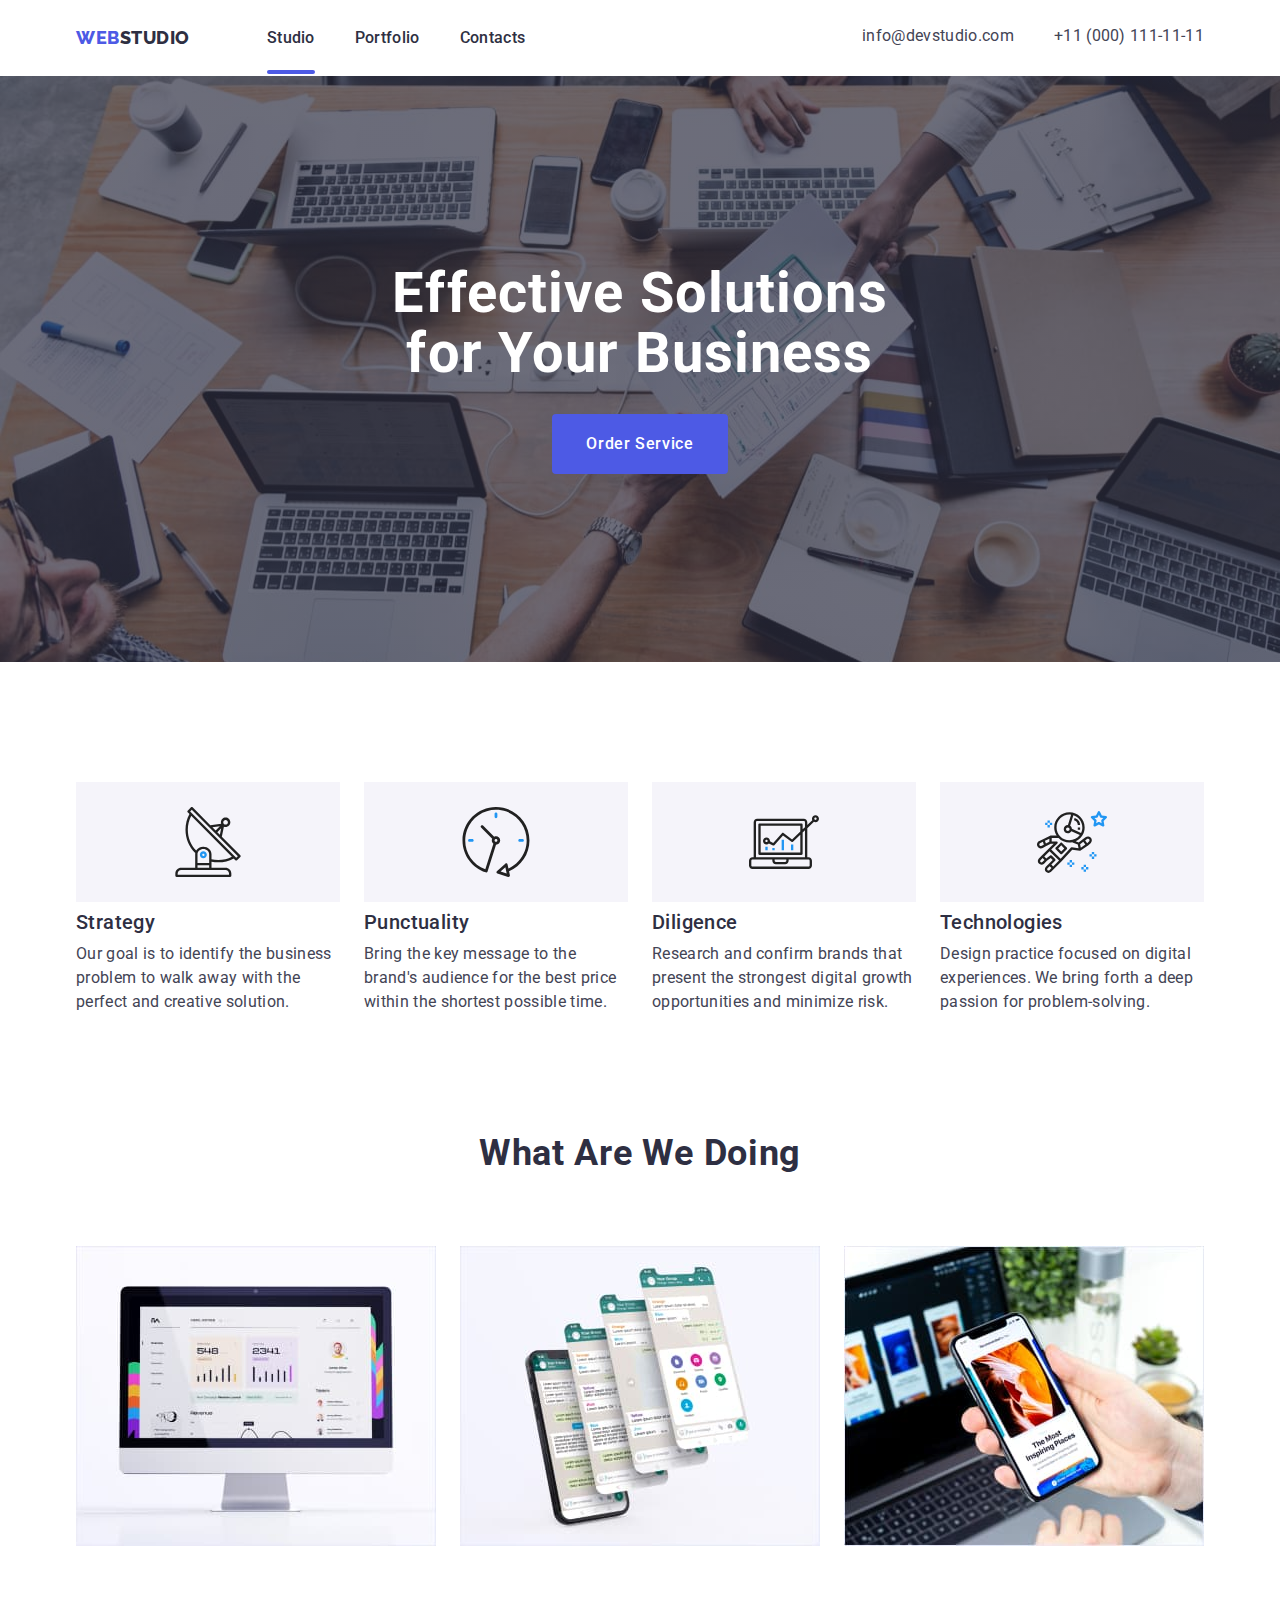
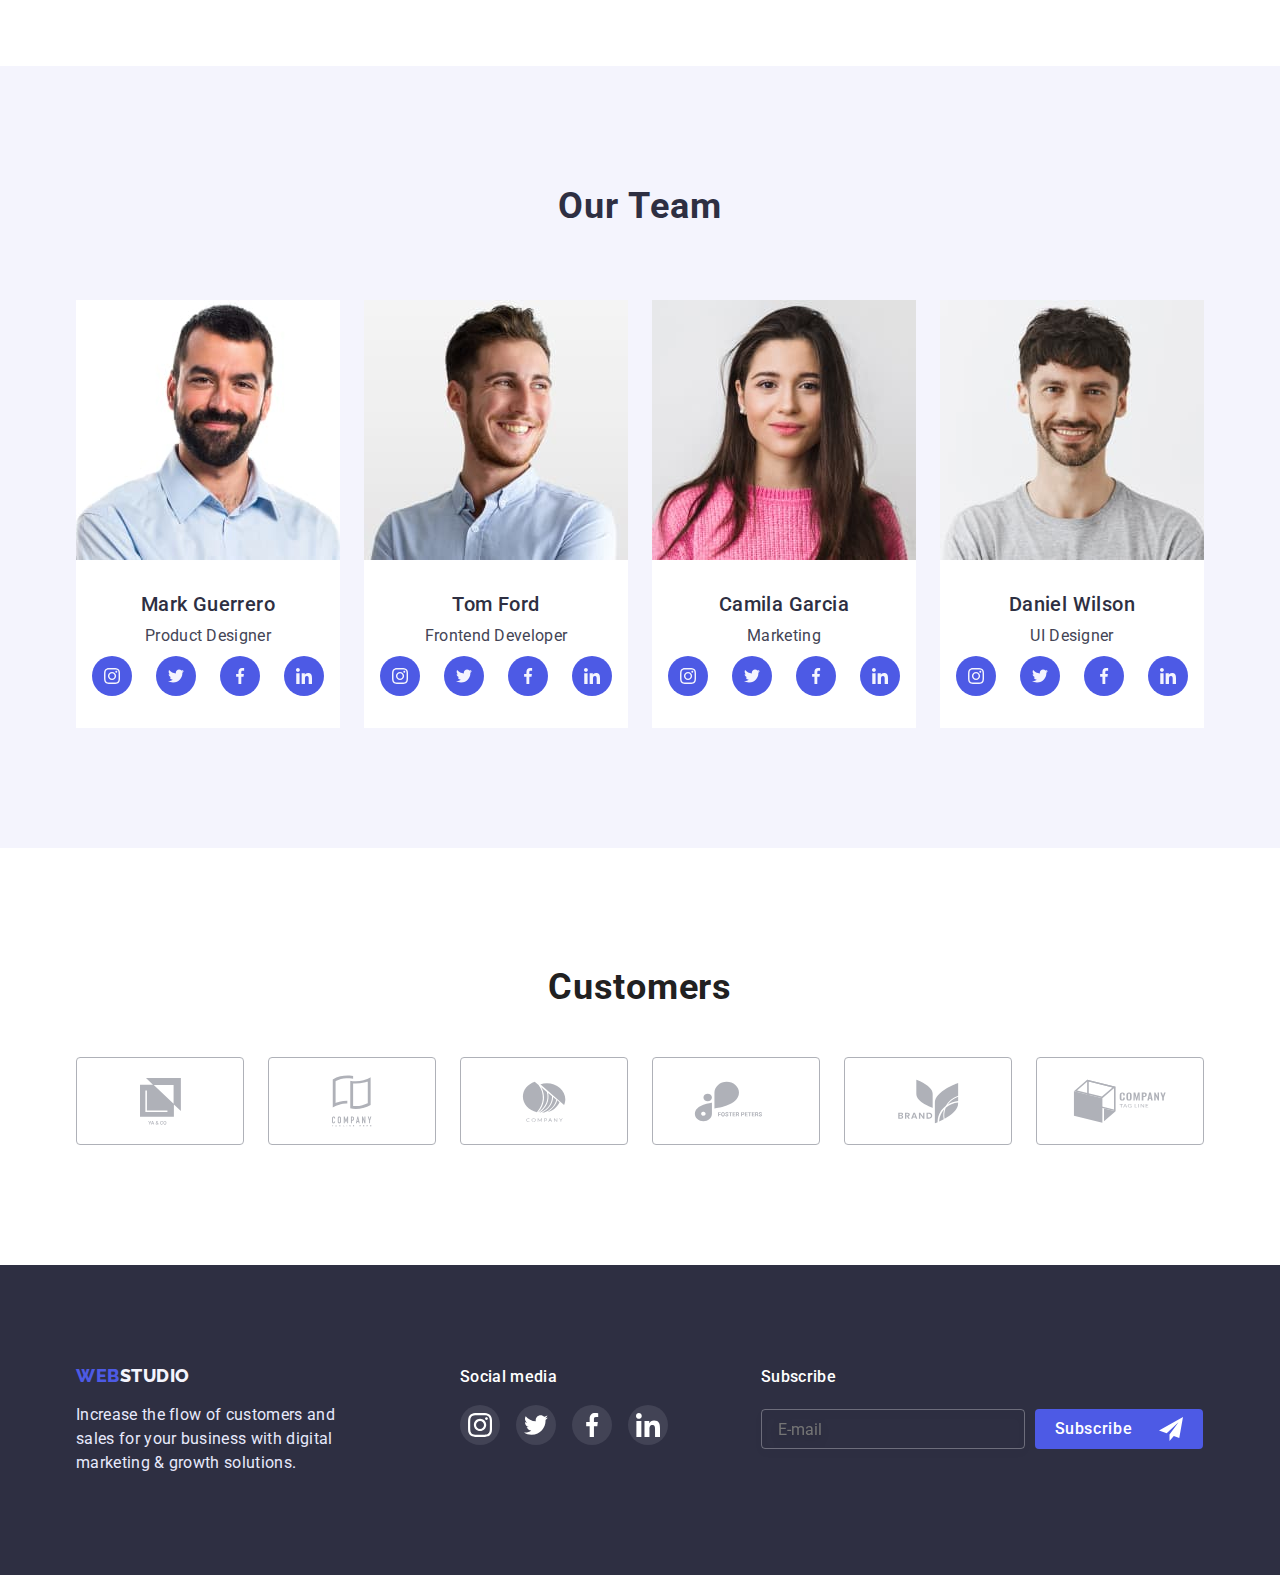
==== commit 3f6976f6: "cscsc" ====
--- a/index.html
+++ b/index.html
@@ -439,73 +439,77 @@
     <!-- Футер -->
     <footer class="footer">
       <div class="footer-container">
-        <div class="footer-contauner-tablet">
-          <div class="container-left">
-            <a class="logo-footer" href="./index.html"
-              ><span class="web-footer">Web</span>Studio</a
-            >
-            <address>
-              <p>
-                Increase the flow of customers and sales for your business with
-                digital marketing & growth solutions.
-              </p>
-            </address>
+        <div class="foter-container-table-center">
+          <div class="footer-contauner-tablet">
+            <div class="container-left">
+              <a class="logo-footer" href="./index.html"
+                ><span class="web-footer">Web</span>Studio</a
+              >
+              <address>
+                <p>
+                  Increase the flow of customers and sales for your business
+                  with digital marketing & growth solutions.
+                </p>
+              </address>
+            </div>
+            <div class="container-right">
+              <h2 class="footer-rigth-title">Social media</h2>
+              <ul class="icon-team">
+                <li class="icon-team-elements">
+                  <a class="container-right-link" href=""
+                    ><svg width="24" height="24">
+                      <use
+                        href="./images-2/icons.svg#icon-instagram"
+                      ></use></svg
+                  ></a>
+                </li>
+                <li class="icon-team-elements">
+                  <a class="container-right-link" href=""
+                    ><svg width="24" height="24">
+                      <use href="./images-2/icons.svg#icon-twitter"></use></svg
+                  ></a>
+                </li>
+                <li class="icon-team-elements">
+                  <a class="container-right-link" href=""
+                    ><svg width="24" height="24">
+                      <use href="./images-2/icons.svg#icon-facebook"></use></svg
+                  ></a>
+                </li>
+                <li class="icon-team-elements">
+                  <a class="container-right-link" href=""
+                    ><svg width="24" height="24">
+                      <use href="./images-2/icons.svg#icon-linkedin"></use></svg
+                  ></a>
+                </li>
+              </ul>
+            </div>
           </div>
-          <div class="container-right">
-            <h2 class="footer-rigth-title">Social media</h2>
-            <ul class="icon-team">
-              <li class="icon-team-elements">
-                <a class="container-right-link" href=""
-                  ><svg width="24" height="24">
-                    <use href="./images-2/icons.svg#icon-instagram"></use></svg
-                ></a>
-              </li>
-              <li class="icon-team-elements">
-                <a class="container-right-link" href=""
-                  ><svg width="24" height="24">
-                    <use href="./images-2/icons.svg#icon-twitter"></use></svg
-                ></a>
-              </li>
-              <li class="icon-team-elements">
-                <a class="container-right-link" href=""
-                  ><svg width="24" height="24">
-                    <use href="./images-2/icons.svg#icon-facebook"></use></svg
-                ></a>
-              </li>
-              <li class="icon-team-elements">
-                <a class="container-right-link" href=""
-                  ><svg width="24" height="24">
-                    <use href="./images-2/icons.svg#icon-linkedin"></use></svg
-                ></a>
-              </li>
-            </ul>
+          <div class="container-footer-title">
+            <p class="footer-title">Subscribe</p>
+            <form class="futter-form">
+              <label class="footer-title-email">
+                <span class="footer-form-input-wrapper">
+                  <input
+                    class="footer-form-input"
+                    type="email"
+                    name="footer-email"
+                    required
+                    placeholder="E-mail"
+                  />
+                </span>
+              </label>
+
+              <button type="submit" class="footer-form-submit">
+                Subscribe<svg
+                  class="footer-form-input-icon"
+                  width="18"
+                  height="18"
+                >
+                  <use href="./images-2/icons.svg#icon-send"></use>
+                </svg>
+              </button>
+            </form>
           </div>
-        </div>
-        <div class="container-footer-title">
-          <p class="footer-title">Subscribe</p>
-          <form class="futter-form">
-            <label class="footer-title-email">
-              <span class="footer-form-input-wrapper">
-                <input
-                  class="footer-form-input"
-                  type="email"
-                  name="footer-email"
-                  required
-                  placeholder="E-mail"
-                />
-              </span>
-            </label>
-
-            <button type="submit" class="footer-form-submit">
-              Subscribe<svg
-                class="footer-form-input-icon"
-                width="18"
-                height="18"
-              >
-                <use href="./images-2/icons.svg#icon-send"></use>
-              </svg>
-            </button>
-          </form>
         </div>
       </div>
     </footer>
--- a/css/styles.css
+++ b/css/styles.css
@@ -152,8 +152,8 @@
 
 .posted a {
     font-weight: 400;
-    font-size: 14px;
-    line-height: 1.14;
+    font-size: 16px;
+    line-height: 1.5;
     letter-spacing: 0.02em;
     color: #434455;
     text-decoration: none;
@@ -662,13 +662,13 @@
     line-height: 1.17;
     letter-spacing: 0.03em;
     text-decoration: none;
-    color: var(--brand-color);
+    color: #F4F4FD;
     display: inline-flex;
     text-transform: uppercase;
     margin-bottom: 16px;
 }
-.web-footer span {
-    color: #F4F4FD;
+.web-footer {
+    color: var(--brand-color);
 }
 .pages a {
     font-weight: 400;
@@ -1335,6 +1335,9 @@
     height: 100%;
     background-color: rgba(0, 0, 0, 0.2);
     transition: opacity 250ms cubic-bezier(0.4, 0, 0.2, 1), visibility 250ms cubic-bezier(0.4, 0, 0.2, 1);
+    background: #FFFFFF;
+        border-radius: 4px;
+        box-shadow: 0px 1px 3px rgba(0, 0, 0, 0.12), 0px 1px 1px rgba(0, 0, 0, 0.14), 0px 2px 1px rgba(0, 0, 0, 0.2);
     }
     .mobile-modal {
         position: relative;
@@ -1343,9 +1346,7 @@
         transform: translate(-50%, -50%);
         width: 428px;
         height: 100%;
-        background: #FFFFFF;
-        border-radius: 4px;
-        box-shadow: 0px 1px 3px rgba(0, 0, 0, 0.12), 0px 1px 1px rgba(0, 0, 0, 0.14), 0px 2px 1px rgba(0, 0, 0, 0.2);
+        
         padding: 80px 40px 40px 40px;
     }
 
@@ -1461,6 +1462,11 @@
         justify-content: space-between;
         padding: 0px 15px 0px 15px;
     }
+    .foter-container-table-center {
+        width: 552px;
+        margin: 0 auto;
+        
+    }
     .header {
         display: flex;
     }
@@ -1500,7 +1506,6 @@
     @media (min-resolution: 2dppx), (min-device-pixel-ratio: 2) {
         .hero {
             background-image: linear-gradient(rgba(46, 47, 66, 0.7), rgba(46, 47, 66, 0.7)), url(../images-adaptive/Tablet/Dark-bg-tablet@2x.jpg);
-            background-size: 768px 436px;
         }
     }
     .hero-main {
@@ -1621,7 +1626,7 @@
         width: 768px;
         /* padding: 96px 164px 96px 108px; */
         margin: 0 auto;
-        padding: 0 15px 0 123px;
+        padding: 0 15px;
     }
     .footer-contauner-tablet {
         display: flex;
@@ -1665,6 +1670,9 @@
     /* padding-left: 120px;
     padding-right: 120px; */
     /* margin: 0 auto; */
+   }
+   .foter-container-table-center {
+    display: flex;
    }
    .hero {
     display: block;
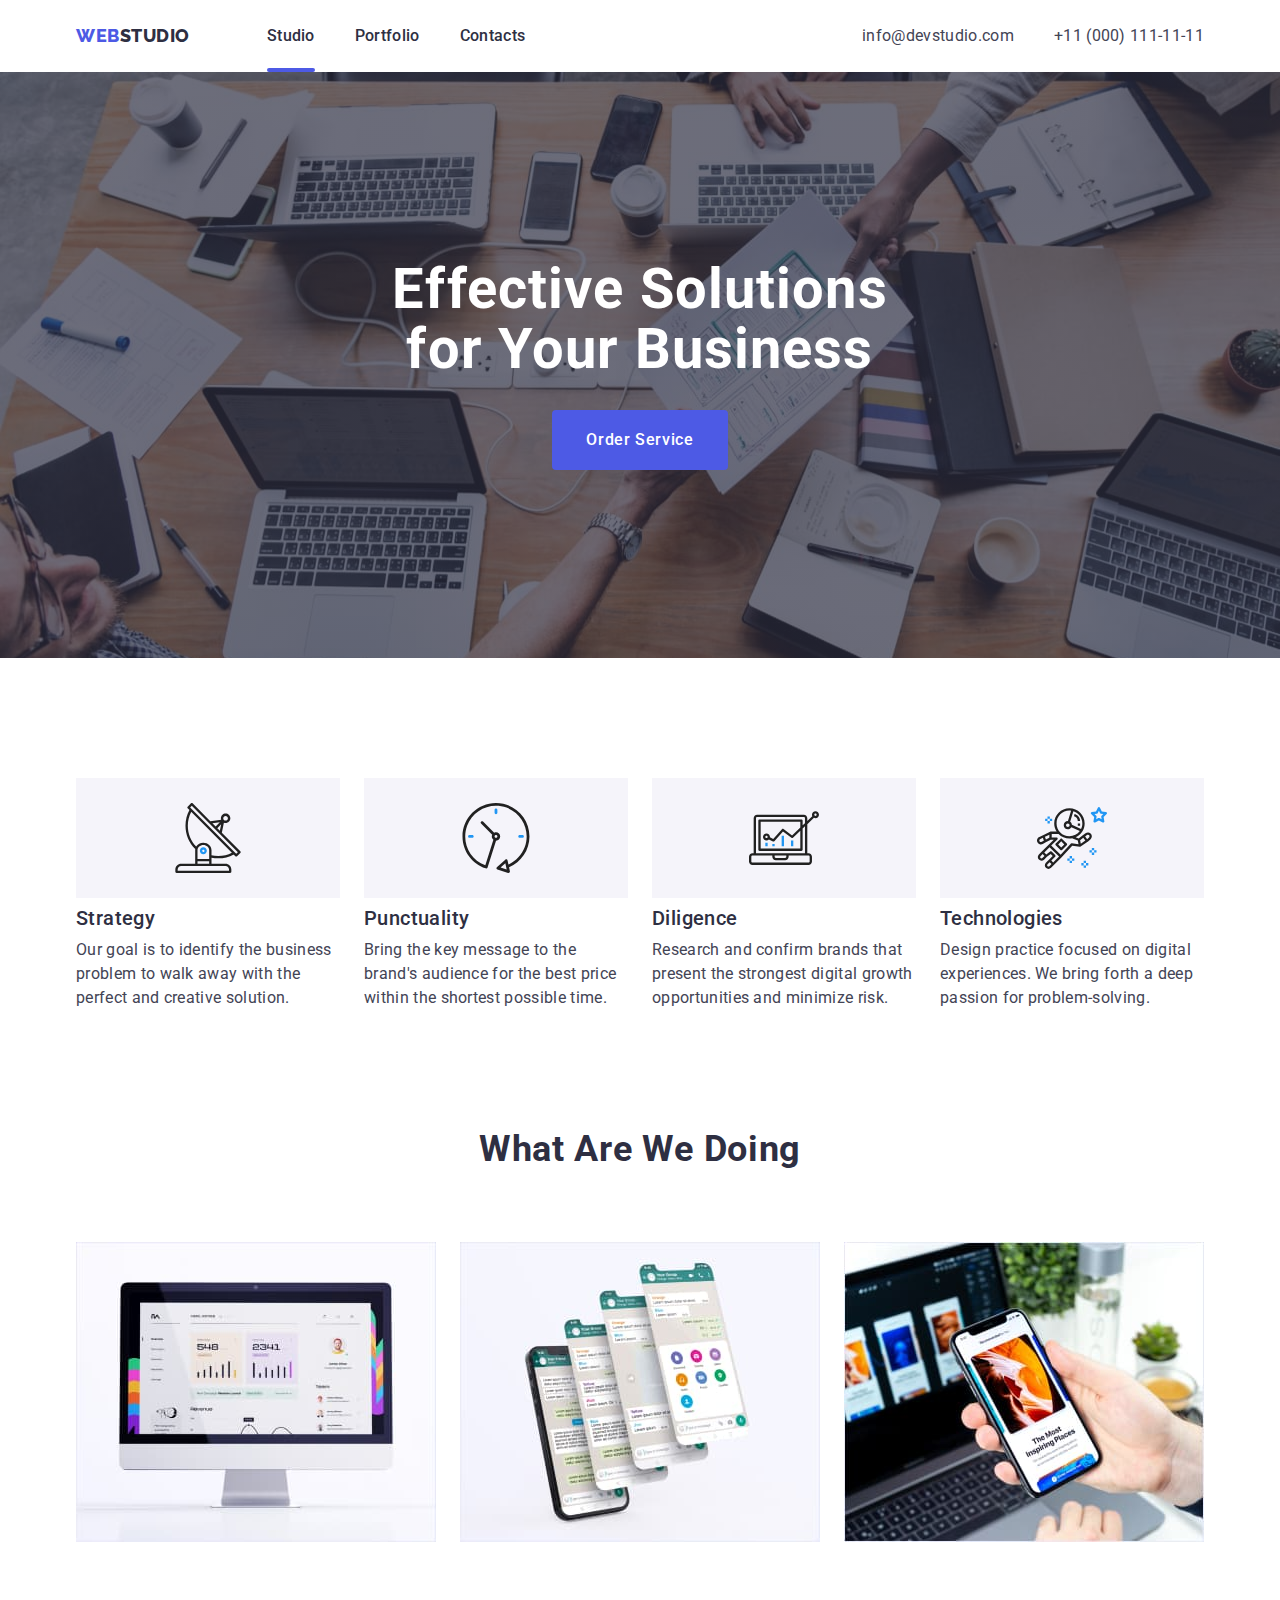
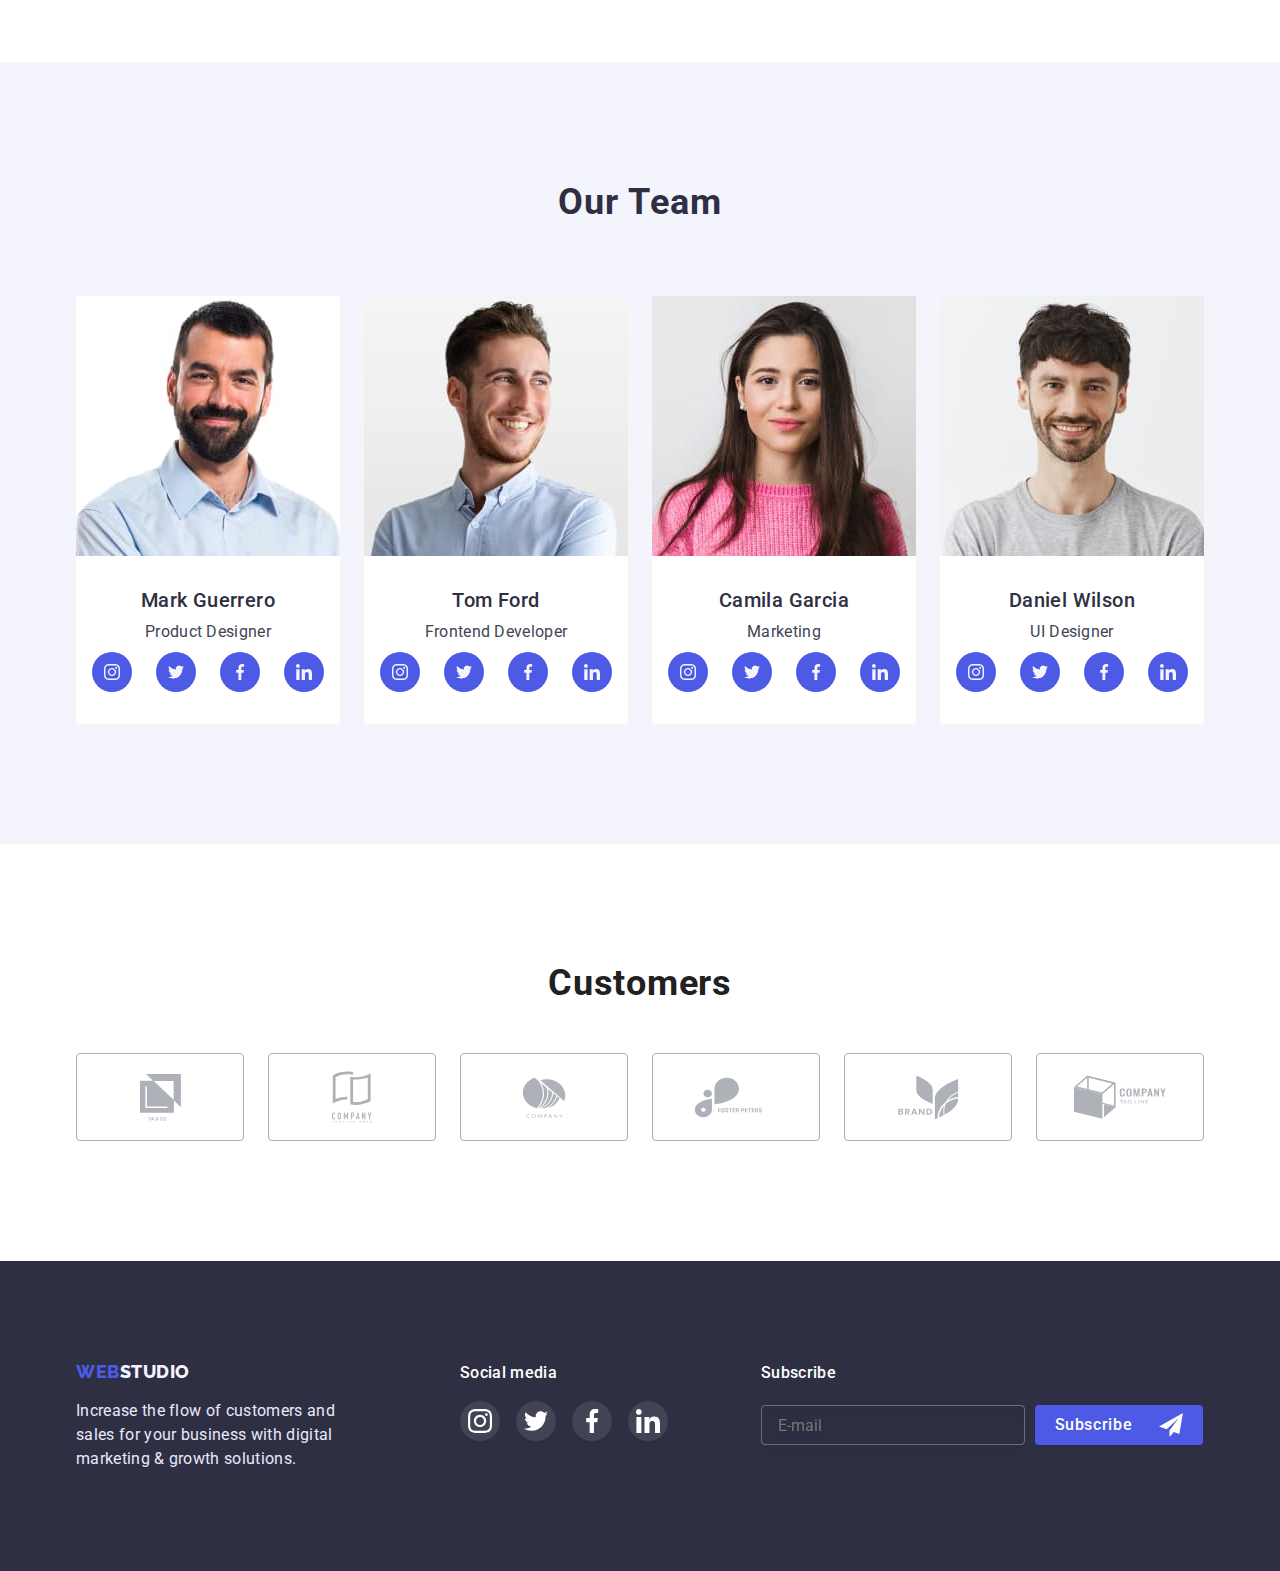
==== commit e7cd988c: "l" ====
--- a/index.html
+++ b/index.html
@@ -662,7 +662,9 @@
     </div>
     <!-- <script src="./modal.js"></script> -->
 
-    <script src="./js/modal.js"></script>
-    <script src="./js/mobile-menu.js"></script>
+    <!-- <script src="./js/modal.js"></script> -->
+    <!-- <script src="./js/mobile-menu.js"></script> -->
+    <script src="./js/trening.js"></script>
+
   </body>
 </html>
--- a/css/styles.css
+++ b/css/styles.css
@@ -136,7 +136,7 @@
 .posted a {
     display: block;
     padding-top: 24px;
-    padding-bottom: 28px;
+    padding-bottom: 24px;
     font-style: normal;
     font-weight: 400;
     font-size: 16px;
@@ -1056,7 +1056,8 @@
     } */
     .container {
         display: block;
-        width: 428px;
+        width: 100%;
+        
         /* height: 432px; */
         /* justify-content: center; */
         /* text-align: center; */
@@ -1117,8 +1118,8 @@
     @media (min-resolution: 2dppx), (min-device-pixel-ratio: 2) {
         .hero {
         background-image: linear-gradient(rgba(46, 47, 66, 0.7), rgba(46, 47, 66, 0.7)), url(../images-adaptive/Mobile/mobile-hero-bg@2x.jpg);
-        background-size: 428px 432px;
-        }
+        background-size: cover;
+    }
     }
     .hero-main {
         margin-bottom: 72px;
@@ -1272,7 +1273,6 @@
     }
     .container-left p {
         width: 100%;
-        margin-top: 16px;
         text-align: left;
     }
     .container-right {
@@ -1447,8 +1447,37 @@
         pointer-events: none;
     }
     
-    
-
+}
+@media screen and (min-width: 320px) and (max-width: 427px) {
+    .header-container {
+        width: 100%;
+    }
+
+    .about-container {
+        width: 100%;
+    }
+    .section-team-containers {
+        width: 100%;
+    }
+    .regular-customers-container {
+        width: 100%;
+    }
+    .footer-container {
+        width: 100%;
+    }
+    .hero {
+        width: 100%;
+    }
+    .icon-regular-customers li a {
+        width: 140px;
+    }
+    .mobile-modal {
+        width: 100%;
+    }
+    .modal {
+        min-width: 320px;
+        max-height: 650px;
+    }
 }
 
 @media screen and (min-width: 768px) and (max-width: 1199px) {
